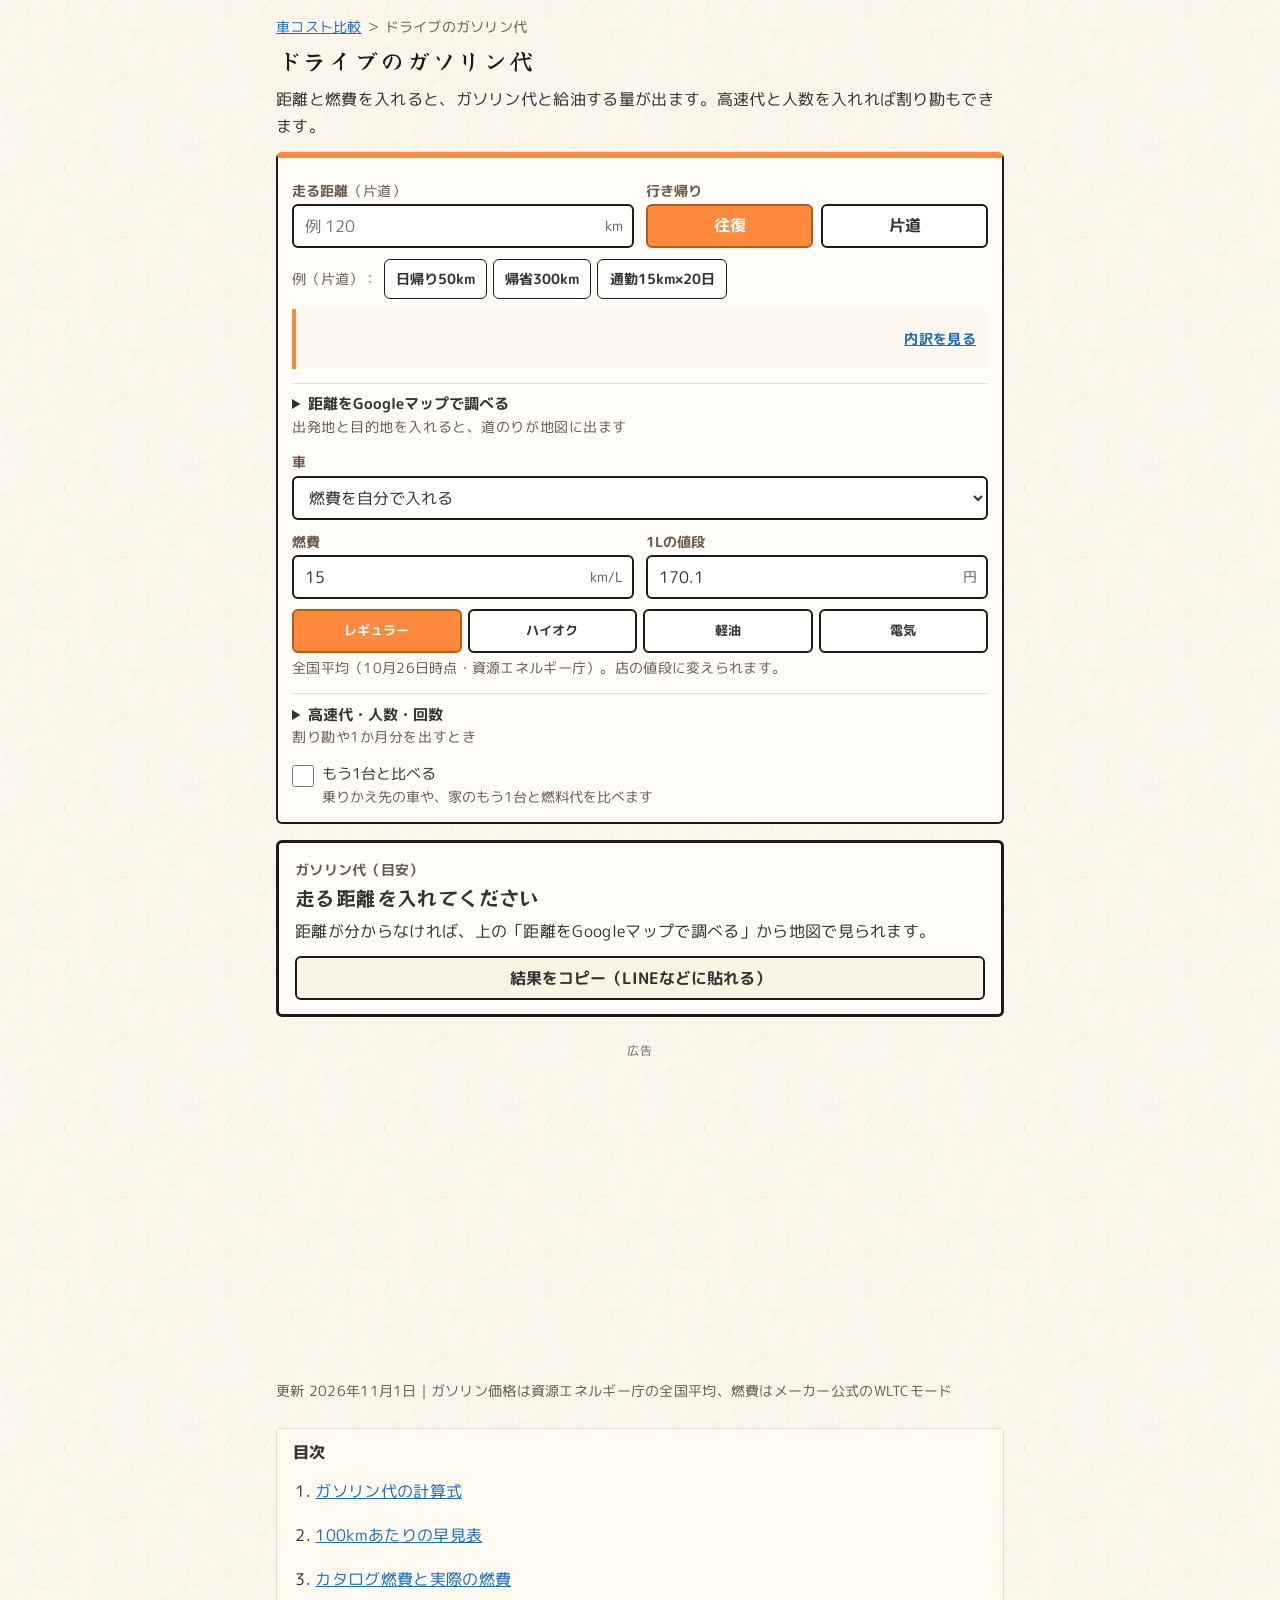
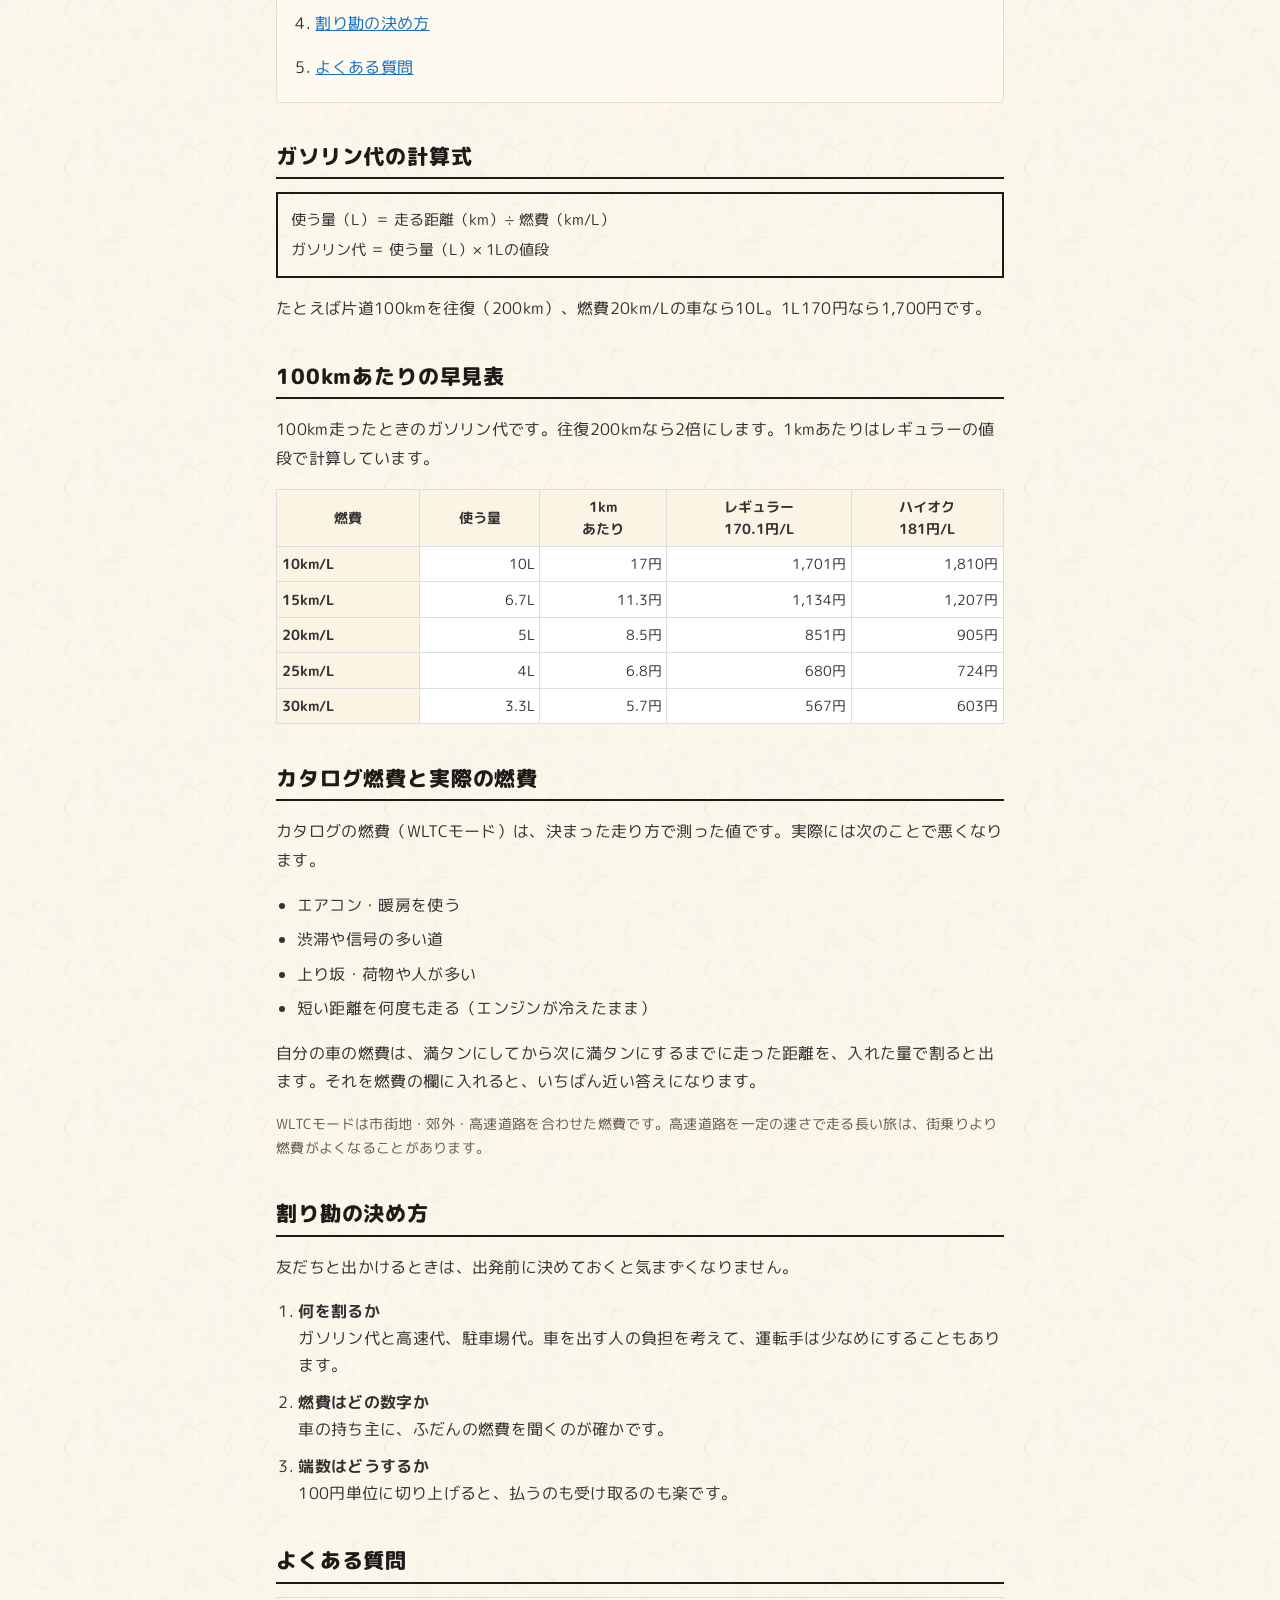
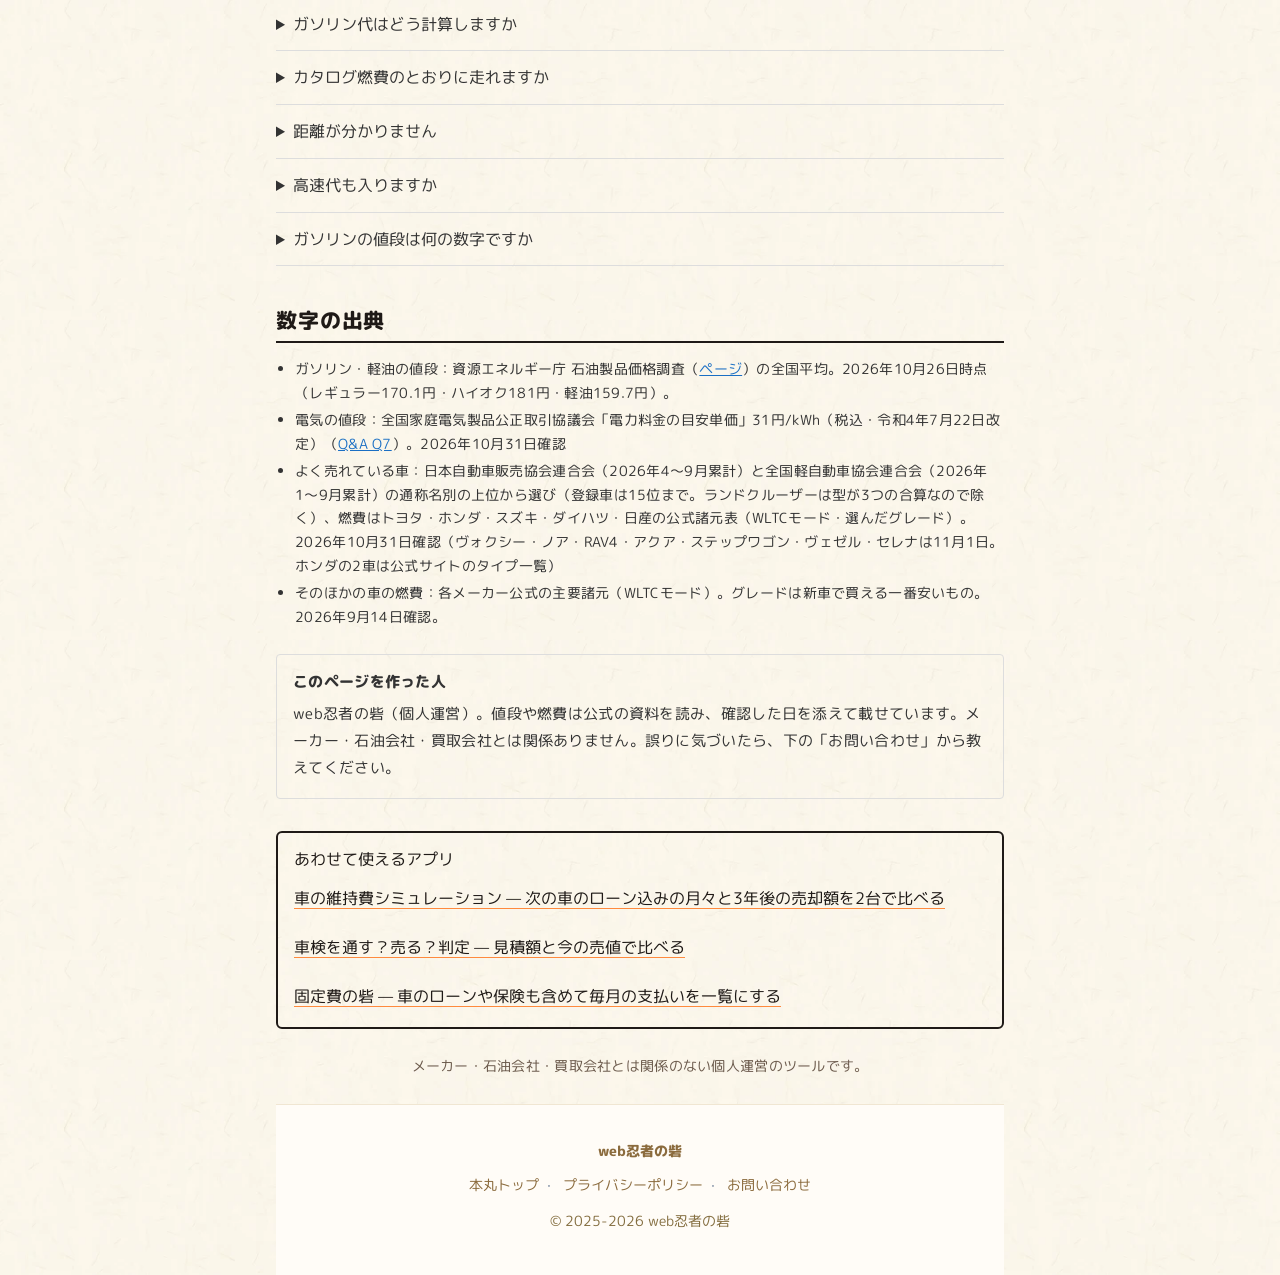
==== drive/index.html @ 2cd84a5c "主ボタンを平らなオレンジ＋墨の枠に統一（kit a52d595） Co-Authored-By: Claude Opus 5.5 <noreply@anthropic.com>" ====
<!DOCTYPE html>
<html lang="ja">
<head>
<meta charset="UTF-8">
<meta name="viewport" content="width=device-width, initial-scale=1">
<title>ドライブのガソリン代計算｜距離と燃費で往復いくら？高速代・割り勘・2台比べも</title>
<meta name="description" content="走る距離と車の燃費を入れるだけで、ドライブや帰省のガソリン代と給油量が分かる無料ツール。往復・高速代・人数での割り勘、2台の燃料代比べにも対応。距離はGoogleマップで調べて入れられます。ガソリン価格は資源エネルギー庁の全国平均を初期値にしています。">
<link rel="canonical" href="https://car.kkpwebninja.com/drive/">
<meta name="robots" content="index,follow,max-image-preview:large">
<meta name="theme-color" content="#ff8a3d">
<link rel="icon" type="image/png" sizes="32x32" href="/favicon.png">
<link rel="icon" type="image/png" sizes="192x192" href="/favicon-192.png">
<link rel="apple-touch-icon" sizes="180x180" href="/apple-touch-icon.png">
<meta property="og:type" content="website">
<meta property="og:title" content="ドライブのガソリン代計算｜距離と燃費で往復いくら？">
<meta property="og:description" content="距離と燃費を入れるだけ。往復・高速代・割り勘・2台比べに対応。">
<meta property="og:url" content="https://car.kkpwebninja.com/drive/">
<meta property="og:site_name" content="本命vs夢枠 車コスト比較">
<meta property="og:locale" content="ja_JP">
<meta property="og:image" content="https://car.kkpwebninja.com/ogp.jpg?d=20261023b">
<meta name="twitter:card" content="summary_large_image">
<script async src="https://www.googletagmanager.com/gtag/js?id=G-2LM85GJN0L"></script>
<script>
  window.dataLayer = window.dataLayer || [];
  function gtag(){dataLayer.push(arguments);}
  gtag('js', new Date());
  gtag('config', 'G-2LM85GJN0L');
</script>
<script async data-overlays="bottom" src="https://pagead2.googlesyndication.com/pagead/js/adsbygoogle.js?client=ca-pub-1298304917726270" crossorigin="anonymous"></script>
<link rel="preconnect" href="https://fonts.googleapis.com">
<link rel="preconnect" href="https://fonts.gstatic.com" crossorigin>
<link href="https://fonts.googleapis.com/css2?family=M+PLUS+Rounded+1c:wght@400;700;800&display=swap" rel="stylesheet">
<!-- 筆と太字はこのページで使う字だけ（python3 ~/test/kkp-kit/fonttext.py drive/index.html --extra "（JS 内の文字）"） -->
<link href="https://fonts.googleapis.com/css2?family=Yuji+Syuku&family=RocknRoll+One&display=swap&text=%2C-%2F0123456789ACEGLMNOTWXbegklmow%C2%A9%C2%B7%C3%97%C3%B7%E2%80%94%E2%80%BB%E3%80%81%E3%80%82%E3%80%85%E3%80%8C%E3%80%8D%E3%81%82%E3%81%84%E3%81%86%E3%81%88%E3%81%8A%E3%81%8B%E3%81%8C%E3%81%8D%E3%81%8F%E3%81%91%E3%81%92%E3%81%93%E3%81%95%E3%81%97%E3%81%99%E3%81%9A%E3%81%9B%E3%81%9D%E3%81%9F%E3%81%A0%E3%81%A1%E3%81%A3%E3%81%A4%E3%81%A5%E3%81%A6%E3%81%A7%E3%81%A8%E3%81%A9%E3%81%AA%E3%81%AB%E3%81%AE%E3%81%AF%E3%81%B0%E3%81%B5%E3%81%B7%E3%81%B9%E3%81%BE%E3%81%BF%E3%82%81%E3%82%82%E3%82%84%E3%82%88%E3%82%89%E3%82%8A%E3%82%8B%E3%82%8C%E3%82%8F%E3%82%92%E3%82%93%E3%82%A2%E3%82%A4%E3%82%A8%E3%82%AA%E3%82%AB%E3%82%AC%E3%82%AE%E3%82%AF%E3%82%B0%E3%82%B3%E3%82%B5%E3%82%B7%E3%82%B8%E3%82%B9%E3%82%BD%E3%82%BF%E3%83%83%E3%83%84%E3%83%88%E3%83%89%E3%83%8D%E3%83%8F%E3%83%90%E3%83%96%E3%83%97%E3%83%9A%E3%83%9D%E3%83%9E%E3%83%9F%E3%83%A1%E3%83%A2%E3%83%A5%E3%83%A7%E3%83%A9%E3%83%AA%E3%83%AB%E3%83%AC%E3%83%AD%E3%83%B3%E3%83%BB%E3%83%BC%E4%B8%80%E4%B8%8A%E4%B8%8B%E4%B8%B8%E4%B8%BB%E4%B9%97%E4%BA%BA%E4%BB%8A%E4%BB%A3%E4%BC%9A%E4%BD%8D%E4%BD%95%E4%BD%9C%E4%BD%BF%E4%BE%8B%E4%BE%A1%E4%BF%82%E4%BF%9D%E4%BF%A1%E5%80%8B%E5%80%8D%E5%80%A4%E5%85%83%E5%85%88%E5%85%A5%E5%85%A8%E5%85%AC%E5%85%B8%E5%86%85%E5%86%86%E5%86%B7%E5%87%BA%E5%88%86%E5%88%87%E5%88%A4%E5%88%A5%E5%89%8D%E5%89%B2%E5%8B%95%E5%8B%98%E5%8B%A4%E5%8D%98%E5%8D%B4%E5%8F%8B%E5%8F%96%E5%8F%97%E5%8F%AF%E5%8F%B0%E5%8F%B7%E5%90%84%E5%90%88%E5%90%8D%E5%90%AB%E5%91%8A%E5%93%81%E5%95%8F%E5%96%B6%E5%9B%9E%E5%9B%B3%E5%9B%BA%E5%9B%BD%E5%9C%B0%E5%9D%82%E5%9D%87%E5%9F%9F%E5%A0%B4%E5%A3%B2%E5%A4%89%E5%A4%96%E5%A4%9A%E5%A4%A7%E5%AD%97%E5%AE%89%E5%AE%9A%E5%AE%9F%E5%AE%B6%E5%AE%B9%E5%B0%91%E5%B7%AE%E5%B8%82%E5%B8%B0%E5%B9%B3%E5%B9%B4%E5%BA%81%E5%BA%83%E5%BA%97%E5%BA%A6%E5%BC%8F%E5%BE%80%E5%BE%8C%E5%BE%A9%E5%BF%8D%E6%80%A7%E6%82%AA%E6%85%8B%E6%88%BF%E6%89%80%E6%89%8B%E6%89%95%E6%8A%BC%E6%8B%85%E6%8C%81%E6%94%AF%E6%95%99%E6%95%B0%E6%96%99%E6%96%B0%E6%96%B9%E6%97%85%E6%97%A5%E6%97%A9%E6%99%82%E6%9A%96%E6%9B%B4%E6%9C%80%E6%9C%88%E6%9C%AC%E6%9C%AD%E6%9F%BB%E6%A0%BC%E6%A4%9C%E6%A5%BD%E6%A6%82%E6%AC%84%E6%AC%A1%E6%AE%8B%E6%AE%B5%E6%AF%8E%E6%AF%94%E6%B0%97%E6%B1%BA%E6%B2%B9%E6%B7%BB%E6%B8%8B%E6%B8%9B%E6%B8%AC%E6%BA%80%E6%BA%90%E6%BB%9E%E7%87%83%E7%89%87%E7%89%A9%E7%8A%B6%E7%94%B3%E7%95%AA%E7%95%B0%E7%99%BA%E7%9A%84%E7%9B%AE%E7%9C%81%E7%9F%AD%E7%9F%B3%E7%A0%A6%E7%A2%BA%E7%A4%BA%E7%A4%BE%E7%A8%8E%E7%A9%8D%E7%AB%AF%E7%AD%94%E7%AE%97%E7%B4%84%E7%B5%A6%E7%B6%AD%E7%B9%B0%E8%80%83%E8%80%85%E8%81%9E%E8%83%BD%E8%87%AA%E8%8D%B7%E8%A1%8C%E8%A1%97%E8%A1%A8%E8%A3%BD%E8%A6%81%E8%A6%8B%E8%A6%A7%E8%A8%88%E8%A8%98%E8%A9%A6%E8%A9%B1%E8%AA%8D%E8%AA%A4%E8%AA%AD%E8%AA%BF%E8%AB%B8%E8%B2%A0%E8%B2%B7%E8%B2%BB%E8%B3%87%E8%B3%AA%E8%B5%B0%E8%B6%B3%E8%B7%9D%E8%B7%AF%E8%BB%8A%E8%BB%A2%E8%BB%BD%E8%BC%83%E8%BC%89%E8%BE%BC%E8%BF%91%E8%BF%94%E9%80%9A%E9%80%9F%E9%80%B1%E9%81%8B%E9%81%93%E9%81%95%E9%83%8A%E9%87%8F%E9%95%B7%E9%96%8B%E9%96%93%E9%96%A2%E9%99%BA%E9%9A%9B%E9%9B%A2%E9%9B%BB%E9%A0%AD%E9%A1%8D%E9%A7%90%E9%AB%98%EF%BC%88%EF%BC%89%EF%BC%9A%EF%BC%9D%EF%BC%9E%EF%BC%9F%EF%BD%9C" rel="stylesheet">
<!-- 共通部品 D4（kkp-kit を kit/ にコピーしたもの。中は手で直さず kkp-kit 側で直して sync.sh） -->
<link rel="stylesheet" href="/kit/kit.css?v=a52d595">
<script src="/kit/kit.js?v=a52d595" defer></script>
<script type="application/ld+json">
{
  "@context":"https://schema.org",
  "@graph":[
    {
      "@type":"WebApplication",
      "@id":"https://car.kkpwebninja.com/drive/#app",
      "name":"ドライブのガソリン代計算",
      "url":"https://car.kkpwebninja.com/drive/",
      "applicationCategory":"UtilitiesApplication",
      "operatingSystem":"Web",
      "inLanguage":"ja",
      "datePublished":"2026-10-31",
      "dateModified":"2026-11-01",
      "description":"走る距離と車の燃費から、ドライブや帰省のガソリン代と給油量を出す無料ツール。往復・高速代・割り勘・2台比べに対応。",
      "offers":{"@type":"Offer","price":"0","priceCurrency":"JPY"},
      "author":{"@type":"Organization","name":"web忍者の砦"},
      "publisher":{"@type":"Organization","name":"web忍者の砦","url":"https://kkpwebninja.com/"},
      "isAccessibleForFree":true
    },
    {
      "@type":"BreadcrumbList",
      "itemListElement":[
        {"@type":"ListItem","position":1,"name":"本命vs夢枠 車コスト比較","item":"https://car.kkpwebninja.com/"},
        {"@type":"ListItem","position":2,"name":"ドライブのガソリン代計算"}
      ]
    },
    {
      "@type":"FAQPage",
      "mainEntity":[
        {"@type":"Question","name":"ガソリン代はどう計算しますか","acceptedAnswer":{"@type":"Answer","text":"走る距離（km）÷燃費（km/L）で使う量（L）を出し、1Lの値段をかけます。100kmを燃費20km/Lの車で走ると5L、1L170円なら850円です。"}},
        {"@type":"Question","name":"カタログ燃費のとおりに走れますか","acceptedAnswer":{"@type":"Answer","text":"エアコン・渋滞・坂道・短い距離の繰り返しで、カタログより悪くなることが多いです。給油のときに走った距離と入れた量から自分の車の燃費を出して入れると近くなります。"}},
        {"@type":"Question","name":"距離が分かりません","acceptedAnswer":{"@type":"Answer","text":"出発地と目的地を入れて「Googleマップで距離を見る」を押すと、道のりが表示されます。そのkmを距離の欄に入れてください。"}},
        {"@type":"Question","name":"高速代も入りますか","acceptedAnswer":{"@type":"Answer","text":"高速代は自動では入りません。分かっている場合は「高速代」の欄に入れると、合計と割り勘に足します。"}},
        {"@type":"Question","name":"ガソリンの値段は何の数字ですか","acceptedAnswer":{"@type":"Answer","text":"資源エネルギー庁が毎週公表している、給油所の店頭価格の全国平均です。地域や店で違うので、いつも入れる店の値段に変えてください。"}}
      ]
    }
  ]
}
</script>
<style>
:root{
  --orange:#ff8a3d; --orange-deep:#b35d20; --cream:#fff8ee; --ink:#333; --ink-soft:#6b5a4c; --line:#ddd; --line-soft:#eee;
  --ok:#2f6f3e;
}
*{box-sizing:border-box}
html{-webkit-text-size-adjust:100%}
body{margin:0;background:#fff;color:var(--ink);font-size:16px;
  font-family:"M PLUS Rounded 1c","Hiragino Maru Gothic ProN","Hiragino Sans","Meiryo",sans-serif;line-height:1.8}
.wrap{max-width:760px;margin:0 auto;padding:14px 16px 0}
.crumb{font-size:.875rem;margin:0;color:var(--ink-soft)}
h1{font-size:1.5rem;line-height:1.35;margin:.3rem 0 .5rem;font-weight:800}
.lead{margin:.6rem 0 .2rem;font-size:1rem;line-height:1.7}
.updated{margin:0 0 .6rem;font-size:.875rem;color:var(--ink-soft);line-height:1.6}
h2{font-size:1.3125rem;line-height:1.45;margin:2.4rem 0 .8rem;font-weight:800}
a{color:#1a6fc4}

/* ===== 入力 ===== */
.form{border:var(--k-bw-s,2px) solid var(--k-sumi,#333);border-top:6px solid var(--orange);border-radius:var(--k-r,10px);background:var(--k-surface,#fff);padding:10px 14px 14px;margin-top:12px}
.grid{display:grid;grid-template-columns:1fr 1fr;gap:0 12px}
@media(max-width:420px){.grid.g1{grid-template-columns:1fr}}
label.field{display:block;font-size:.875rem;font-weight:700;color:var(--ink-soft);margin:.7rem 0 .2rem;line-height:1.5}
label.field small{font-weight:400}
select,input[type=number],input[type=text]{width:100%;font:inherit;font-size:1rem;color:var(--ink);background:#fff;
  border:var(--k-bw-s,2px) solid var(--k-sumi,#d8cdbd);border-radius:var(--k-r,8px);padding:.5rem .7rem;min-height:44px;line-height:1.5}
select:focus,input:focus{outline:none;border-color:var(--k-shu,var(--orange))}
.unit{position:relative}
.unit span{position:absolute;right:.7rem;top:50%;transform:translateY(-50%);font-size:.875rem;color:var(--ink-soft);pointer-events:none}
.unit input{padding-right:3.6rem}
.seg{display:flex;gap:8px;margin:0}
.seg button{flex:1;min-height:44px;font:inherit;font-size:1rem;font-weight:700;border:var(--k-bw-s,2px) solid var(--k-sumi,#333);border-radius:var(--k-r,8px);background:#fff;color:var(--ink);cursor:pointer;padding:0 .3rem}
.seg button[aria-pressed="true"]{background:var(--orange);color:#fff;border-color:var(--orange-deep)}
.chk{display:flex;align-items:flex-start;gap:.5rem;font-size:.9375rem;margin:.8rem 0 0;line-height:1.5;min-height:44px;cursor:pointer}
.chk input{width:22px;height:22px;margin:.1rem 0 0;flex:none;accent-color:var(--orange)}
.hint{font-size:.875rem;color:var(--ink-soft);margin:.25rem 0 0;line-height:1.6}
.ex{font-size:.875rem;color:var(--ink-soft);margin:.7rem 0 0;display:flex;flex-wrap:wrap;gap:6px;align-items:center}
.ex button{min-height:40px;font:inherit;font-size:.875rem;font-weight:700;color:var(--ink);background:#fff;border:1px solid var(--k-sumi,#333);border-radius:var(--k-r,6px);padding:0 .7rem;cursor:pointer}
.more{margin:.9rem 0 0;border-top:1px solid var(--line)}
.more>summary{cursor:pointer;padding:.6rem 0 .2rem;font-weight:700;font-size:.9375rem;line-height:1.5;min-height:44px}
.more>summary small{display:block;font-weight:400;font-size:.875rem;color:var(--ink-soft)}
.mapbtn{display:block;width:100%;margin:.7rem 0 0;min-height:44px;font:inherit;font-size:1rem;font-weight:700;color:var(--ink);background:var(--k-kinari,var(--cream));border:var(--k-bw-s,2px) solid var(--k-sumi,#333);border-radius:var(--k-r,8px);cursor:pointer}
#fuel,#fuel2{gap:6px}
#fuel button,#fuel2 button{font-size:.8125rem;white-space:nowrap;padding:0 .1rem}
.car2{margin:.4rem 0 0;padding:.2rem 0 0;border-top:1px dashed var(--line)}
.car2[hidden]{display:none}

/* ===== 結果 ===== */
.verdict{margin:16px 0 0;border:var(--k-bw,3px) solid var(--k-sumi,#333);border-radius:var(--k-r,10px);background:var(--k-surface,#fff);padding:14px 16px;scroll-margin-top:12px}
.v-label{font-size:.875rem;color:var(--ink-soft);font-weight:700;margin:0}
.v-head{font-family:var(--k-bold,inherit);font-size:1.75rem;line-height:1.4;margin:.1rem 0 .3rem;font-weight:400;font-variant-numeric:tabular-nums}
.v-head.wait{font-size:1.25rem}
.v-why{margin:0 0 .3rem;font-size:1rem;line-height:1.75}
.tbl{width:100%;border-collapse:collapse;font-size:.9375rem;line-height:1.5;margin:.8rem 0 0}
.tbl th,.tbl td{padding:.5rem .4rem;border-bottom:1px solid var(--line-soft)}
.tbl th{text-align:left;font-weight:700;color:var(--ink-soft);font-size:.875rem;width:44%}
.tbl td{text-align:right;font-variant-numeric:tabular-nums}
.tbl td small{display:block;font-size:.8125rem;color:var(--ink-soft);white-space:normal;line-height:1.4}
.tbl tr.total th{color:var(--ink)}
.tbl tr.total td{font-family:var(--k-bold,inherit);font-size:1.15rem;background:var(--k-kinari,var(--cream))}
.tbl thead th{text-align:right;color:var(--ink)}
.tbl thead th:first-child{text-align:left}
.cmp th{width:34%}
.cmp td{white-space:nowrap}
.cmp tr.total td{font-size:1rem}
.diff{margin:.7rem 0 0;font-size:1rem;line-height:1.7}
.err{background:#ffe9e9;color:#9b1c1c;border-radius:8px;padding:.8rem 1rem;font-size:.9375rem;margin:12px 0 0}
.next{margin:1.2rem 0 0;padding:.9rem 0;border-top:1px solid var(--line);font-size:.9375rem;line-height:1.8}
.next p{margin:0 0 .5rem}
.next a{font-weight:700}
/* ===== 売る場合の案内（MOTA） ===== */
.sell{margin:0;padding:.9rem 0;border-top:1px solid var(--line);border-bottom:1px solid var(--line);font-size:.9375rem;line-height:1.8}
.sell p{margin:0 0 .5rem}
.sell-h{font-weight:800}
.pr-tag{margin:0 0 .2rem;font-size:.75rem;color:var(--ink-soft,#6b5a4c)}
.sell-link a{font-weight:700}
/* ===== 本文 ===== */
.box{font-size:1rem}
.box ul{margin:.2rem 0;padding-left:1.3rem}
.box li{margin:.35rem 0}
.scroll{overflow-x:auto}
.rt{width:100%;border-collapse:collapse;font-size:.875rem;line-height:1.55;background:#fff}
.rt th,.rt td{border:1px solid var(--line);padding:.4rem .3rem;text-align:right;font-variant-numeric:tabular-nums;white-space:nowrap}
.rt th{background:var(--k-kinari,var(--cream));text-align:left}
.rt thead th{text-align:center}
.formula{margin:.6rem 0;padding:.5rem .8rem;border:var(--k-bw-s,1px) solid var(--k-sumi,#ddd);font-size:.9375rem;line-height:1.7}
.formula div{padding-left:1em;text-indent:-1em;margin:.3rem 0}
.faq details{border-bottom:1px solid var(--line);padding:.3rem 0;margin:0}
.faq details:first-child{border-top:1px solid var(--line)}
.faq summary{font-size:1rem;color:var(--ink);padding:.45rem 0;cursor:pointer}
.faq p{margin:.2rem 0 .7rem;font-size:1rem}
.note{font-size:.875rem;color:var(--ink-soft);line-height:1.7}
.src{font-size:.875rem;line-height:1.7;padding-left:1.2rem}
.src li{margin:.2rem 0}
.toc{margin:1.6rem 0 0;padding:.6rem 1rem .4rem;border:1px solid #e8dcc8;background:#fffaf0;border-radius:4px}
.toc-h{margin:0;font-weight:800}
.toc ol{margin:.2rem 0 .3rem;padding-left:1.4rem;line-height:2}
.mini{display:flex;align-items:center;justify-content:space-between;gap:.5rem;margin:.6rem 0 0;padding:.5rem .75rem;border-left:4px solid var(--orange);background:#fff8ef;font-weight:700}
.mini a{display:inline-flex;align-items:center;min-height:44px;font-size:.875rem;white-space:nowrap}
.toc li a{display:inline-block;min-height:44px;padding:.55rem 0 0;line-height:1.5}
.chk4{padding-left:1.4rem;margin:.4rem 0}
.chk4 li{margin:.6rem 0;line-height:1.7}
.author{margin:1.6rem 0 0;padding:.8rem 1rem;border:1px solid var(--line);border-radius:4px;font-size:.9375rem}
.author p{margin:0 0 .3rem}
.author-h{font-weight:800}
/* ===== 広告（標準サイズ・ラベルつき・高さ予約） ===== */
.kkp-ad{text-align:center;margin:1.4rem auto 0;max-width:680px;min-height:288px;padding-top:6px}
.kkp-ad-label{font-size:12px;color:#666;letter-spacing:.08em;margin:0 0 6px;line-height:1}
.kkp-ad ins.adsbygoogle{display:block;width:300px;height:250px;margin:0 auto}
@media(min-width:768px){.kkp-ad{min-height:318px}.kkp-ad ins.adsbygoogle{width:336px;height:280px}}
/* ===== 共通部品 D4 にそろえる（トップと同じ: 地は和紙・見出しは墨の下線） ===== */
body.k-page{background:var(--k-surface) url(/kit/img/d4-washi.webp) 0 0/320px auto;color:var(--ink);line-height:1.8}
h1{font-family:var(--k-brush);font-weight:400;letter-spacing:.08em;color:var(--k-sumi);font-feature-settings:"palt" 1}
h2{font-family:var(--k-head);letter-spacing:.04em;color:var(--k-sumi);border-bottom:var(--k-bw-s) solid var(--k-sumi);padding:0 0 6px}
.kkp-rel{box-sizing:border-box;background:var(--k-kinari) url(/kit/img/d4-washi.webp) 0 0/320px auto!important;border:var(--k-bw-s) solid var(--k-sumi)!important;border-radius:var(--k-r)!important;padding:12px 16px 6px!important;color:var(--k-sumi)}
.kkp-rel>a{display:block;min-height:44px;padding:10px 0!important;color:var(--k-sumi)!important;text-decoration:underline!important;text-decoration-color:var(--k-orange)!important;text-underline-offset:4px}
</style>
</head>
<body class="k-page">
<div class="wrap">
<p class="crumb"><a href="/">車コスト比較</a> ＞ ドライブのガソリン代</p>
<h1>ドライブのガソリン代</h1>
<p class="lead">距離と燃費を入れると、ガソリン代と給油する量が出ます。高速代と人数を入れれば割り勘もできます。</p>

<div class="form" id="form">
  <div class="grid g1">
    <div>
      <label class="field" for="km">走る距離<small>（片道）</small></label>
      <div class="unit"><input type="number" id="km" min="0" step="1" inputmode="decimal" placeholder="例 120"><span>km</span></div>
    </div>
    <div>
      <label class="field">行き帰り</label>
      <div class="seg" id="trip" role="group" aria-label="行き帰り">
        <button type="button" data-v="2" aria-pressed="true">往復</button>
        <button type="button" data-v="1" aria-pressed="false">片道</button>
      </div>
    </div>
  </div>
  <p class="ex">例（片道）：
    <button type="button" data-km="50" data-trip="2">日帰り50km</button>
    <button type="button" data-km="300" data-trip="2">帰省300km</button>
    <button type="button" data-km="15" data-trip="2" data-times="20">通勤15km×20日</button>
  </p>
  <p class="mini" id="mini" hidden><span id="miniV"></span><a href="#result">内訳を見る</a></p>
  <details class="more" id="mapBox">
    <summary>距離をGoogleマップで調べる<small>出発地と目的地を入れると、道のりが地図に出ます</small></summary>
    <div class="grid g1">
      <div>
        <label class="field" for="from">出発地</label>
        <input type="text" id="from" placeholder="例 広島駅" autocomplete="off">
      </div>
      <div>
        <label class="field" for="to">目的地</label>
        <input type="text" id="to" placeholder="例 出雲大社" autocomplete="off">
      </div>
    </div>
    <button type="button" class="mapbtn" id="mapBtn">Googleマップで距離を見る</button>
    <p class="hint">別のタブで開きます。地図に出たkmを、上の「走る距離」に入れてください。入れた地名はこのページには残りません。</p>
  </details>

  <label class="field" for="car">車</label>
  <select id="car"><option value="">燃費を自分で入れる</option></select>
  <div class="grid">
    <div>
      <label class="field" for="kmpl" id="kmplL">燃費</label>
      <div class="unit"><input type="number" id="kmpl" min="1" step="0.1" inputmode="decimal" value="15"><span>km/L</span></div>
    </div>
    <div>
      <label class="field" for="price" id="priceL">1Lの値段</label>
      <div class="unit"><input type="number" id="price" min="1" step="0.1" inputmode="decimal"><span>円</span></div>
    </div>
  </div>
  <div class="seg" id="fuel" role="group" aria-label="油の種類" style="margin-top:.6rem">
    <button type="button" data-v="gasoline_regular" aria-pressed="true">レギュラー</button>
    <button type="button" data-v="gasoline_premium" aria-pressed="false">ハイオク</button>
    <button type="button" data-v="diesel" aria-pressed="false">軽油</button>
    <button type="button" data-v="electric" aria-pressed="false">電気</button>
  </div>
  <p class="hint" id="priceNote"></p>

  <details class="more" id="extra">
    <summary>高速代・人数・回数<small>割り勘や1か月分を出すとき</small></summary>
    <div class="grid">
      <div>
        <label class="field" for="toll">高速代<small>（往復なら往復分）</small></label>
        <div class="unit"><input type="number" id="toll" min="0" step="10" inputmode="numeric" placeholder="0"><span>円</span></div>
      </div>
      <div>
        <label class="field" for="people">乗る人数</label>
        <div class="unit"><input type="number" id="people" min="1" step="1" inputmode="numeric" value="1"><span>人</span></div>
      </div>
    </div>
    <label class="chk"><input type="checkbox" id="noDriver"><span>運転する人は払わない<span class="hint" style="display:block;margin:0">車を出す人の負担を考えて、ほかの人だけで割ります</span></span></label>
    <label class="field" for="times">回数<small>（通勤なら月の日数）</small></label>
    <div class="unit" style="max-width:50%"><input type="number" id="times" min="1" step="1" inputmode="numeric" value="1"><span>回</span></div>
  </details>

  <label class="chk"><input type="checkbox" id="cmp"><span>もう1台と比べる<span class="hint" style="display:block;margin:0">乗りかえ先の車や、家のもう1台と燃料代を比べます</span></span></label>
  <div class="car2" id="car2Box" hidden>
    <label class="field" for="car2">比べる車</label>
    <select id="car2"><option value="">燃費を自分で入れる</option></select>
    <div class="grid">
      <div>
        <label class="field" for="kmpl2" id="kmpl2L">燃費</label>
        <div class="unit"><input type="number" id="kmpl2" min="1" step="0.1" inputmode="decimal" value="25"><span>km/L</span></div>
      </div>
      <div>
        <label class="field" for="price2" id="price2L">1Lの値段</label>
        <div class="unit"><input type="number" id="price2" min="1" step="0.1" inputmode="decimal"><span>円</span></div>
      </div>
    </div>
    <div class="seg" id="fuel2" role="group" aria-label="比べる車の油の種類" style="margin-top:.6rem">
      <button type="button" data-v="gasoline_regular" aria-pressed="true">レギュラー</button>
      <button type="button" data-v="gasoline_premium" aria-pressed="false">ハイオク</button>
      <button type="button" data-v="diesel" aria-pressed="false">軽油</button>
    <button type="button" data-v="electric" aria-pressed="false">電気</button>
    </div>
  </div>
</div>

<div id="err" class="err" hidden></div>
<section class="verdict" id="result" aria-live="polite">
  <p class="v-label" id="vLabel">ガソリン代（目安）</p>
  <p class="v-head wait" id="vHead">走る距離を入れてください</p>
  <p class="v-why" id="vWhy">距離が分からなければ、上の「距離をGoogleマップで調べる」から地図で見られます。</p>
  <table class="tbl" id="tbl" hidden>
    <tbody id="tBody"></tbody>
  </table>
  <p class="diff" id="diff" hidden></p>
  <p class="note" id="tNote" hidden style="margin:.5rem 0 0">燃費は入れた数字のとおりに走った場合です。エアコン・渋滞・坂道で悪くなることが多いので、少し多めに見てください。</p>
  <button type="button" class="mapbtn" id="copyBtn" hidden>結果をコピー（LINEなどに貼れる）</button>
</section>

<div class="next" id="next" hidden>
  <p id="nextText">燃料代を下げたいなら、燃費のよい車との差を「もう1台と比べる」で見られます。</p>
  <p><a href="/shaken/">車検を通す？売る？判定</a> — 今の車の車検が近いなら、見積額と売値で判定します。</p>
  <p><a href="/">車の維持費シミュレーション</a> — 乗りかえ先の月々（ローン・税・保険・ガソリン）を2台で比べます。</p>
</div>
<!-- 今の車の売却（2026-09-25・MOTA公式 https://autoc-one.jp/ullo/ で確認。表現はMOTAのクリエイティブチェックリストVer.5.0に合わせる: R13注釈・R17「入札」）。
     トップ（/）・/shaken/ と同じ文面。A8提携前は公式への通常リンク。提携後は <a>…</a><img> に差し替えて PR 表記を付ける。
     2台を比べて、乗りかえ先のほうが燃料代が安いときだけ出す（乗りかえを考えている場面だけ） -->
<div class="sell" id="sell" hidden>
  <p class="pr-tag">PR・この欄は広告を含みます</p>
  <p class="sell-h">乗りかえるなら、今の車の売値から</p>
  <p>売値は買取店によって差が出ます。何社かの査定を見てから決めると確かです。</p>
  <p>たとえばMOTA車買取は、最大20社の買取店がWeb上で入札し、やり取りするのは高額査定の上位最大3社です。概算の査定額は最短3時間後に分かります。</p>
  <p class="sell-link"><a id="sellLink" href="https://autoc-one.jp/ullo/" target="_blank" rel="noopener">MOTA車買取の公式サイト</a></p>
  <p class="note" style="margin:.2rem 0 0">※最多で上位3社からの電話またはメールはあります。※申込内容と実車の状態が異なる場合は減額の可能性があります。（MOTA公式サイトの記載・2026年9月25日確認）</p>
  <!-- 中古車買取カーネクスト（A8 s00000014380003・素材ID 016）。文面は飛び先 carnext.jp/lp/af21/ の記載（2026-11-01確認）。
       タイトル・説明に「怪しい・悪質・しつこい・やばい・廃車・古い車」等は使わない（A8の備考） -->
  <div id="sellCn">
    <p class="sell-h" style="margin-top:.8rem">やり取りを1社で済ませたいなら</p>
    <p>カーネクストは、電話1本で無料査定から契約まで進められます。来店は要らず、引取りと売却の手続きも無料です（一部の離島を除く）。</p>
    <p class="sell-link"><a id="cnLink" href="https://px.a8.net/svt/ejp?a8mat=4BGAUW+7B5QSI+32YG+HYFLU" target="_blank" rel="nofollow noopener">カーネクスト</a><img border="0" width="1" height="1" src="https://www15.a8.net/0.gif?a8mat=4BGAUW+7B5QSI+32YG+HYFLU" alt="">の公式サイト</p>
    <p class="note" style="margin:.2rem 0 0">※申し込みには電話番号が要ります。（カーネクスト公式サイトの記載・2026年11月1日確認）</p>
  </div>
</div>

<div class="kkp-ad">
  <div class="kkp-ad-label">広告</div>
  <ins class="adsbygoogle" style="display:block"
       data-ad-client="ca-pub-1298304917726270"
       data-ad-slot="2937937957"
       data-ad-format="rectangle"
       data-full-width-responsive="false"></ins>
</div>

<p class="updated" style="margin-top:1.4rem">更新 2026年11月1日｜ガソリン価格は資源エネルギー庁の全国平均、燃費はメーカー公式のWLTCモード</p>

<nav class="toc" aria-label="目次">
  <p class="toc-h">目次</p>
  <ol>
    <li><a href="#shiki">ガソリン代の計算式</a></li>
    <li><a href="#hayami">100kmあたりの早見表</a></li>
    <li><a href="#jitsu">カタログ燃費と実際の燃費</a></li>
    <li><a href="#warikan">割り勘の決め方</a></li>
    <li><a href="#faq">よくある質問</a></li>
  </ol>
</nav>

<h2 id="shiki">ガソリン代の計算式</h2>
<div class="box">
  <div class="formula">
    <div>使う量（L）＝ 走る距離（km）÷ 燃費（km/L）</div>
    <div>ガソリン代 ＝ 使う量（L）× 1Lの値段</div>
  </div>
  <p>たとえば片道100kmを往復（200km）、燃費20km/Lの車なら10L。1L170円なら1,700円です。</p>
</div>

<h2 id="hayami">100kmあたりの早見表</h2>
<div class="box">
  <p>100km走ったときのガソリン代です。往復200kmなら2倍にします。1kmあたりはレギュラーの値段で計算しています。</p>
  <div class="scroll">
  <table class="rt">
    <thead><tr><th>燃費</th><th>使う量</th><th>1km<br>あたり</th><th>レギュラー<br><span id="hRegP"></span></th><th>ハイオク<br><span id="hPreP"></span></th></tr></thead>
    <tbody id="hBody"></tbody>
  </table>
  </div>
</div>

<h2 id="jitsu">カタログ燃費と実際の燃費</h2>
<div class="box">
  <p>カタログの燃費（WLTCモード）は、決まった走り方で測った値です。実際には次のことで悪くなります。</p>
  <ul>
    <li>エアコン・暖房を使う</li>
    <li>渋滞や信号の多い道</li>
    <li>上り坂・荷物や人が多い</li>
    <li>短い距離を何度も走る（エンジンが冷えたまま）</li>
  </ul>
  <p>自分の車の燃費は、満タンにしてから次に満タンにするまでに走った距離を、入れた量で割ると出ます。それを燃費の欄に入れると、いちばん近い答えになります。</p>
  <p class="note">WLTCモードは市街地・郊外・高速道路を合わせた燃費です。高速道路を一定の速さで走る長い旅は、街乗りより燃費がよくなることがあります。</p>
</div>

<h2 id="warikan">割り勘の決め方</h2>
<div class="box">
  <p>友だちと出かけるときは、出発前に決めておくと気まずくなりません。</p>
  <ol class="chk4">
    <li><b>何を割るか</b><br>ガソリン代と高速代、駐車場代。車を出す人の負担を考えて、運転手は少なめにすることもあります。</li>
    <li><b>燃費はどの数字か</b><br>車の持ち主に、ふだんの燃費を聞くのが確かです。</li>
    <li><b>端数はどうするか</b><br>100円単位に切り上げると、払うのも受け取るのも楽です。</li>
  </ol>
</div>

<h2 id="faq">よくある質問</h2>
<div class="faq">
  <details><summary>ガソリン代はどう計算しますか</summary>
    <p>走る距離（km）÷燃費（km/L）で使う量（L）を出し、1Lの値段をかけます。100kmを燃費20km/Lの車で走ると5L、1L170円なら850円です。</p></details>
  <details><summary>カタログ燃費のとおりに走れますか</summary>
    <p>エアコン・渋滞・坂道・短い距離の繰り返しで、カタログより悪くなることが多いです。給油のときに走った距離と入れた量から自分の車の燃費を出して入れると近くなります。</p></details>
  <details><summary>距離が分かりません</summary>
    <p>出発地と目的地を入れて「Googleマップで距離を見る」を押すと、道のりが表示されます。そのkmを距離の欄に入れてください。</p></details>
  <details><summary>高速代も入りますか</summary>
    <p>高速代は自動では入りません。分かっている場合は「高速代」の欄に入れると、合計と割り勘に足します。高速代はNEXCOの<a href="https://www.driveplaza.com/" target="_blank" rel="noopener">ドラぷら</a>で調べられます。</p></details>
  <details><summary>ガソリンの値段は何の数字ですか</summary>
    <p>資源エネルギー庁が毎週公表している、給油所の店頭価格の全国平均です。地域や店で違うので、いつも入れる店の値段に変えてください。</p></details>
</div>

<h2>数字の出典</h2>
<ul class="src">
  <li>ガソリン・軽油の値段：資源エネルギー庁 石油製品価格調査（<a href="https://www.enecho.meti.go.jp/statistics/petroleum_and_lpgas/pl007/results.html" target="_blank" rel="noopener">ページ</a>）の全国平均。<span id="srcFuel"></span></li>
  <li>電気の値段：全国家庭電気製品公正取引協議会「電力料金の目安単価」31円/kWh（税込・令和4年7月22日改定）（<a href="https://www.eftc.or.jp/qa/" target="_blank" rel="noopener">Q&amp;A Q7</a>）。2026年10月31日確認</li>
  <li>よく売れている車：日本自動車販売協会連合会（2026年4〜9月累計）と全国軽自動車協会連合会（2026年1〜9月累計）の通称名別の上位から選び（登録車は15位まで。ランドクルーザーは型が3つの合算なので除く）、燃費はトヨタ・ホンダ・スズキ・ダイハツ・日産の公式諸元表（WLTCモード・選んだグレード）。2026年10月31日確認（ヴォクシー・ノア・RAV4・アクア・ステップワゴン・ヴェゼル・セレナは11月1日。ホンダの2車は公式サイトのタイプ一覧）</li>
  <li>そのほかの車の燃費：各メーカー公式の主要諸元（WLTCモード）。グレードは新車で買える一番安いもの。<span id="srcCar"></span></li>
</ul>

<div class="author">
  <p class="author-h">このページを作った人</p>
  <p>web忍者の砦（個人運営）。値段や燃費は公式の資料を読み、確認した日を添えて載せています。メーカー・石油会社・買取会社とは関係ありません。誤りに気づいたら、下の「お問い合わせ」から教えてください。</p>
</div>

<div class="kkp-rel" style="margin:2rem 0 0">
  <div>あわせて使えるアプリ</div>
  <a href="/">車の維持費シミュレーション — 次の車のローン込みの月々と3年後の売却額を2台で比べる</a>
  <a href="/shaken/">車検を通す？売る？判定 — 見積額と今の売値で比べる</a>
  <a href="https://kotei.kkpwebninja.com/">固定費の砦 — 車のローンや保険も含めて毎月の支払いを一覧にする</a>
</div>
<p class="note" style="text-align:center;margin:1.6rem 0 0">メーカー・石油会社・買取会社とは関係のない個人運営のツールです。</p>
<!-- WEBNINJA_UNIFIED_FOOTER -->
<footer style="text-align:center;padding:2rem 1rem 2.5rem;font-size:.875rem;color:#607490;line-height:2;border-top:1px solid #f0e6d2;margin-top:1.6rem;background:#fffcf7;">
  <div style="font-weight:800;color:#8b6b3d;font-size:.875rem;margin-bottom:0.4rem;">web忍者の砦</div>
  <div>
    <a href="https://kkpwebninja.com/" target="_blank" rel="noopener" style="color:#8b6b3d;text-decoration:none;margin:0 0.5rem;">本丸トップ</a>·
    <a href="https://privacypolicy.kkpwebninja.com/" target="_blank" rel="noopener" style="color:#8b6b3d;text-decoration:none;margin:0 0.5rem;">プライバシーポリシー</a>·
    <a href="https://kkpwebninja.com/otoiawase" target="_blank" rel="noopener" style="color:#8b6b3d;text-decoration:none;margin:0 0.5rem;">お問い合わせ</a>
  </div>
  <div style="margin-top:0.5rem;color:#846e40;">© 2025-2026 web忍者の砦</div>
</footer>
</div>
<script>
(function(){
  'use strict';
  var $ = function(id){ return document.getElementById(id); };
  // 読み込みに失敗しても計算はできるように、public_rates.json と同じ値を最初から持っておく
  var PRICE = { gasoline_regular:170.1, gasoline_premium:181.0, diesel:159.7, electric:31 };
  var PRICE_AT = '2026年10月26日';
  var FUEL_KEY = { 'レギュラー':'gasoline_regular', 'ハイオク':'gasoline_premium', '軽油':'diesel' };
  var FUEL_NAME = { gasoline_regular:'レギュラー', gasoline_premium:'ハイオク', diesel:'軽油', electric:'電気' };
  var CARS = [];
  var trip = 2, fuel = 'gasoline_regular', fuel2 = 'gasoline_regular';
  var priceTouched = false, price2Touched = false;

  function yen(n){ return Math.round(n).toLocaleString('ja-JP') + '円'; }
  function lit(n, key){ return (Math.round(n * 10) / 10).toLocaleString('ja-JP', { maximumFractionDigits: 1 }) + (key === 'electric' ? 'kWh' : 'L'); }
  // 電気自動車は「燃費 km/L」の代わりに「電費 km/kWh」、値段は 1kWh あたり
  function eff(k, key){ return k + (key === 'electric' ? 'km/kWh' : 'km/L'); }
  function unitPrice(key){ return key === 'electric' ? '1kWh ' : '1L '; }
  function costName(key){ return key === 'electric' ? '電気代' : 'ガソリン代'; }
  function km(n){ return Math.round(n).toLocaleString('ja-JP') + 'km'; }
  function val(id){
    var s = $(id).value.trim();
    if (s === '') return null;
    var v = parseFloat(s);
    return isFinite(v) && v >= 0 ? v : NaN;
  }
  function pressSeg(box, v){
    box.querySelectorAll('button').forEach(function(x){ x.setAttribute('aria-pressed', x.dataset.v === String(v) ? 'true' : 'false'); });
  }
  function setFuel(n, key){
    var sfx = n === 2 ? '2' : '', was = n === 2 ? fuel2 : fuel, el = key === 'electric';
    // 電気とガソリンを切り替えたときは単位が変わるので、手で入れた値段も入れ直す
    var touched = (n === 2 ? price2Touched : priceTouched) && (was === 'electric') === el;
    if (n === 2) { fuel2 = key; price2Touched = touched; } else { fuel = key; priceTouched = touched; }
    pressSeg($('fuel' + sfx), key);
    if (!touched) $('price' + sfx).value = PRICE[key];
    $('kmpl' + sfx + 'L').textContent = el ? '電費' : '燃費';
    $('price' + sfx + 'L').textContent = el ? '1kWhの値段' : '1Lの値段';
    $('kmpl' + sfx).nextElementSibling.textContent = el ? 'km/kWh' : 'km/L';
    $('price' + sfx).nextElementSibling.textContent = el ? '円/kWh' : '円';
  }
  function carOptions(){
    var byMaker = {};
    CARS.forEach(function(c){ if (!c.popular) (byMaker[c.maker] = byMaker[c.maker] || []).push(c); });
    var html = '<option value="">燃費を自分で入れる</option>';
    var pop = CARS.filter(function(c){ return c.popular; });
    if (pop.length) {
      html += '<optgroup label="よく売れている車（2026年）">';
      pop.forEach(function(c){ html += '<option value="' + c.id + '">' + c.name + ' ' + c.grade + '（' + c.wltc_km_l + 'km/L）</option>'; });
      html += '</optgroup>';
    }
    Object.keys(byMaker).forEach(function(m){
      html += '<optgroup label="' + m + '">';
      byMaker[m].sort(function(a, b){ return a.name < b.name ? -1 : 1; }).forEach(function(c){
        html += '<option value="' + c.id + '">' + c.name + '（' + c.wltc_km_l + 'km/L・' + c.fuel + '）</option>';
      });
      html += '</optgroup>';
    });
    $('car').innerHTML = html; $('car2').innerHTML = html;
  }
  function pickCar(n){
    var id = $(n === 2 ? 'car2' : 'car').value;
    var c = CARS.filter(function(x){ return x.id === id; })[0];
    if (!c) return;
    $(n === 2 ? 'kmpl2' : 'kmpl').value = c.wltc_km_l;
    setFuel(n, FUEL_KEY[c.fuel] || 'gasoline_regular');
  }

  function cost(dist, kmpl, price){
    var l = dist / kmpl;
    return { l: l, fuel: l * price };
  }

  var lastKey = '', copyText = '';
  function run(){
    var d = val('km'), k1 = val('kmpl'), p1 = val('price');
    var toll = val('toll') || 0, people = Math.max(1, Math.round(val('people') || 1)), times = Math.max(1, Math.round(val('times') || 1));
    var noDriver = $('noDriver').checked && people > 1, payers = noDriver ? people - 1 : people;
    var cmp = $('cmp').checked, k2 = val('kmpl2'), p2 = val('price2');
    var head = $('vHead'), why = $('vWhy'), tbl = $('tbl'), body = $('tBody'), err = $('err');
    err.hidden = true;
    $('priceNote').textContent = fuel === 'electric' ?
      '電気代は家電の表示に使う目安単価 31円/kWh（全国家庭電気製品公正取引協議会）。電費は諸元表の「交流電力量消費率（Wh/km）」なら 1000÷その数で km/kWh になります。急速充電は単価が違うので書きかえてください。' :
      '全国平均（' + PRICE_AT.replace(/^\d+年/, '') + '時点・資源エネルギー庁）。店の値段に変えられます。';
    var hide = function(){ $('copyBtn').hidden = true; tbl.hidden = true; $('diff').hidden = true; $('tNote').hidden = true; $('next').hidden = true; $('sell').hidden = true; };
    if (d === null || isNaN(d) || d === 0) {
      head.className = 'v-head wait'; head.textContent = '走る距離を入れてください';
      why.textContent = '距離が分からなければ、上の「距離をGoogleマップで調べる」から地図で見られます。';
      hide(); $('mini').hidden = true; return;
    }
    if (!k1 || isNaN(k1) || !p1 || isNaN(p1)) {
      head.className = 'v-head wait'; head.textContent = fuel === 'electric' ? '電費と1kWhの値段を入れてください' : '燃費と1Lの値段を入れてください';
      why.textContent = '燃費は車を選ぶと入ります。'; hide(); $('mini').hidden = true; return;
    }
    if (k1 > 60 || (cmp && k2 > 60)) { err.hidden = false; err.textContent = '燃費が60km/Lを超えています。km/Lの数字か確かめてください。'; }
    var dist = d * trip * times;
    var a = cost(dist, k1, p1);
    var all = a.fuel + toll;
    head.className = 'v-head';
    head.textContent = '約' + yen(all);
    $('miniV').textContent = (trip === 2 ? '往復' : '片道') + (times > 1 ? '×' + times + '回' : '') + ' 約' + yen(all) + (people > 1 ? '・1人約' + yen(Math.ceil(all / payers)) : '');
    $('mini').hidden = false;
    $('vLabel').textContent = (cmp ? '1台目の' : '') + costName(fuel) + (toll ? '＋高速代' : '') + '（目安）';
    why.innerHTML = (trip === 2 ? '往復' : '片道') + (times > 1 ? '×' + times + '回' : '') + 'で<b>' + km(dist) + '</b>、使う量は<b>約' + lit(a.l, fuel) + '</b>です。' +
      (people > 1 ? '<br>' + (noDriver ? '運転する人を除く' + payers + '人' : people + '人') + 'で割ると<b>1人約' + yen(Math.ceil(all / payers)) + '</b>です。' : '');
    var rows = '';
    if (!cmp) {
      rows += '<tr><th>走る距離</th><td>' + km(dist) + '</td></tr>';
      rows += '<tr><th>使う量</th><td>' + lit(a.l, fuel) + '<small>' + (fuel === 'electric' ? '電費' : '燃費') + eff(k1, fuel) + '</small></td></tr>';
      rows += '<tr><th>' + costName(fuel) + '</th><td>' + yen(a.fuel) + '<small>' + unitPrice(fuel) + p1 + '円・1kmあたり' + (Math.round(p1 / k1 * 10) / 10) + '円</small></td></tr>';
      if (toll) rows += '<tr><th>高速代</th><td>' + yen(toll) + '</td></tr>';
      rows += '<tr class="total"><th>合計</th><td>' + yen(all) + (people > 1 ? '<small>' + payers + '人で1人 ' + yen(Math.ceil(all / payers)) + '</small>' : '') + '</td></tr>';
      // 実際の燃費はカタログより下がりやすいので、1割悪いときも並べる
      rows += '<tr><th>燃費が1割悪いと</th><td>' + yen(cost(dist, k1 * 0.9, p1).fuel + toll) + '<small>' + eff(Math.round(k1 * 9) / 10, fuel) + 'で計算</small></td></tr>';
      if (times > 1) rows += '<tr><th>これを毎月なら1年で</th><td>' + yen(all * 12) + '</td></tr>';
      tbl.className = 'tbl';
    }
    var b = null;
    if (cmp && k2 && !isNaN(k2) && p2 && !isNaN(p2)) {
      b = cost(dist, k2, p2);
      var n1 = $('car').value ? $('car').selectedOptions[0].text.replace(/（.*/, '') : '今の車';
      var n2 = $('car2').value ? $('car2').selectedOptions[0].text.replace(/（.*/, '') : '比べる車';
      rows = '<tr><th></th><th>' + n1 + '</th><th>' + n2 + '</th></tr>';
      rows += '<tr><th>燃費・電費</th><td>' + eff(k1, fuel) + '</td><td>' + eff(k2, fuel2) + '</td></tr>';
      rows += '<tr><th>使う量</th><td>' + lit(a.l, fuel) + '</td><td>' + lit(b.l, fuel2) + '</td></tr>';
      rows += '<tr><th>1kmあたり</th><td>' + (Math.round(p1 / k1 * 10) / 10) + '円</td><td>' + (Math.round(p2 / k2 * 10) / 10) + '円</td></tr>';
      if (toll) {
        rows += '<tr><th>燃料・電気代</th><td>' + yen(a.fuel) + '</td><td>' + yen(b.fuel) + '</td></tr>';
        rows += '<tr><th>高速代</th><td>' + yen(toll) + '</td><td>' + yen(toll) + '</td></tr>';
      }
      var per1 = people > 1 ? '<small>1人 ' + yen(Math.ceil((a.fuel + toll) / payers)) + '</small>' : '';
      var per2 = people > 1 ? '<small>1人 ' + yen(Math.ceil((b.fuel + toll) / payers)) + '</small>' : '';
      rows += '<tr class="total"><th>' + (toll ? '合計' : '燃料・電気代') + '</th><td>' + yen(a.fuel + toll) + per1 + '</td><td>' + yen(b.fuel + toll) + per2 + '</td></tr>';
      tbl.className = 'tbl cmp';
      var diff = a.fuel - b.fuel;
      var per = Math.abs(diff);
      $('diff').innerHTML = per < 1 ? '燃料・電気代はほぼ同じです。' :
        '<b>' + (diff > 0 ? n2 : n1) + '</b>のほうが<b>' + yen(per) + '</b>安くなります。' +
        '<br>毎月この距離を走るなら、1年で約<b>' + yen(per * 12) + '</b>の差です。';
      $('diff').hidden = false;
    } else { $('diff').hidden = true; }
    body.innerHTML = rows;
    tbl.hidden = false; $('tNote').hidden = false; $('next').hidden = false; $('copyBtn').hidden = false;
    copyText = (trip === 2 ? '往復' : '片道') + (times > 1 ? '×' + times + '回' : '') + ' ' + km(dist) + '（' + eff(k1, fuel) + '・' + unitPrice(fuel) + p1 + '円）\n' +
      costName(fuel) + ' ' + yen(a.fuel) + (toll ? '\n高速代 ' + yen(toll) : '') + '\n合計 ' + yen(all) +
      (people > 1 ? '\n' + (noDriver ? '運転する人を除く' : '') + payers + '人で割ると1人 ' + yen(Math.ceil(all / payers)) : '') +
      '\n' + location.origin + '/drive/';
    // 売却の案内：比べる車のほうが安い（乗りかえを考えている）ときだけ
    var switching = !!(b && a.fuel - b.fuel >= 1);
    $('sell').hidden = !switching;
    $('nextText').textContent = switching ? '乗りかえると燃料代はこう変わります。車の値段・税・保険まで含めると、月々の差は下で比べられます。' : '燃料代を下げたいなら、燃費のよい車との差を「もう1台と比べる」で見られます。';
    var key = [trip, times > 1, cmp, people > 1, !!toll].join('-');
    if (key !== lastKey && typeof gtag === 'function') gtag('event', 'drive_run', { trip: trip, multi: times > 1 ? 1 : 0, compare: b ? 1 : 0, people: people, toll: toll ? 1 : 0, dist: Math.round(dist) });
    lastKey = key;
  }

  // 早見表
  function hayami(){
    var rows = '';
    [10, 15, 20, 25, 30].forEach(function(k){
      var l = 100 / k;
      rows += '<tr><th>' + k + 'km/L</th><td>' + lit(l) + '</td><td>' + (Math.round(PRICE.gasoline_regular / k * 10) / 10) + '円</td><td>' + yen(l * PRICE.gasoline_regular) + '</td><td>' + yen(l * PRICE.gasoline_premium) + '</td></tr>';
    });
    $('hBody').innerHTML = rows;
    $('hRegP').textContent = PRICE.gasoline_regular + '円/L';
    $('hPreP').textContent = PRICE.gasoline_premium + '円/L';
    $('srcFuel').textContent = PRICE_AT + '時点（レギュラー' + PRICE.gasoline_regular + '円・ハイオク' + PRICE.gasoline_premium + '円・軽油' + PRICE.diesel + '円）。';
  }

  $('trip').addEventListener('click', function(e){
    var b = e.target.closest('button'); if (!b) return;
    trip = +b.dataset.v; pressSeg(this, trip); run();
  });
  $('fuel').addEventListener('click', function(e){ var b = e.target.closest('button'); if (b) { setFuel(1, b.dataset.v); run(); } });
  $('fuel2').addEventListener('click', function(e){ var b = e.target.closest('button'); if (b) { setFuel(2, b.dataset.v); run(); } });
  $('price').addEventListener('input', function(){ priceTouched = true; });
  $('price2').addEventListener('input', function(){ price2Touched = true; });
  $('car').addEventListener('change', function(){ pickCar(1); run(); });
  $('car2').addEventListener('change', function(){ pickCar(2); run(); });
  $('cmp').addEventListener('change', function(){ $('car2Box').hidden = !this.checked; run(); });
  ['km','kmpl','price','toll','people','times','kmpl2','price2'].forEach(function(id){ $(id).addEventListener('input', run); });
  $('noDriver').addEventListener('change', run);
  document.querySelectorAll('.ex button').forEach(function(b){
    b.addEventListener('click', function(){
      $('km').value = b.dataset.km;
      trip = +b.dataset.trip; pressSeg($('trip'), trip);
      $('times').value = b.dataset.times || 1;
      if (b.dataset.times) $('extra').open = true;
      run();
      $('result').scrollIntoView({ behavior: 'smooth', block: 'start' });
      if (typeof gtag === 'function') gtag('event', 'drive_example', { km: b.dataset.km });
    });
  });
  $('mapBtn').addEventListener('click', function(){
    var f = $('from').value.trim(), t = $('to').value.trim();
    if (!t) { $('to').focus(); return; }
    // Google マップの公式の URL 形式（キー不要）。地名はこのページに保存しない
    var u = 'https://www.google.com/maps/dir/?api=1&travelmode=driving&destination=' + encodeURIComponent(t) + (f ? '&origin=' + encodeURIComponent(f) : '');
    window.open(u, '_blank', 'noopener');
    if (typeof gtag === 'function') gtag('event', 'drive_map');
  });
  $('copyBtn').addEventListener('click', function(){
    var btn = this, done = function(ok){ btn.textContent = ok ? 'コピーしました' : 'コピーできませんでした'; setTimeout(function(){ btn.textContent = '結果をコピー（LINEなどに貼れる）'; }, 2000); };
    if (navigator.clipboard && navigator.clipboard.writeText) navigator.clipboard.writeText(copyText).then(function(){ done(true); }, function(){ done(false); });
    else done(false);
    if (typeof gtag === 'function') gtag('event', 'drive_copy');
  });
  $('cnLink').addEventListener('click', function(){
    if (typeof gtag === 'function') gtag('event', 'cn_click', { page: 'drive' });
  });
  $('sellLink').addEventListener('click', function(){
    if (typeof gtag === 'function') gtag('event', 'sell_click', { page: 'drive' });
  });

  setFuel(1, fuel); setFuel(2, fuel2); hayami(); run();
  Promise.all([
    fetch('/data/public_rates.json', { cache: 'no-cache' }).then(function(r){ return r.ok ? r.json() : null; }).catch(function(){ return null; }),
    fetch('/data/cars.json', { cache: 'no-cache' }).then(function(r){ return r.ok ? r.json() : null; }).catch(function(){ return null; }),
    fetch('/data/drive_cars.json', { cache: 'no-cache' }).then(function(r){ return r.ok ? r.json() : null; }).catch(function(){ return null; })
  ]).then(function(res){
    var rates = res[0], cars = res[1], pop = res[2];
    if (rates) {
      ['gasoline_regular','gasoline_premium','diesel'].forEach(function(k){ if (rates[k] && rates[k].yen_per_l) PRICE[k] = rates[k].yen_per_l; });
      var t = rates.gasoline_regular && rates.gasoline_regular._source && rates.gasoline_regular._source['時点'];
      if (t) { var m = t.split('-'); PRICE_AT = m[0] + '年' + (+m[1]) + '月' + (+m[2]) + '日'; }
      setFuel(1, fuel); setFuel(2, fuel2); hayami();
    }
    if (cars) {
      CARS = (pop ? pop.cars.map(function(c){ c.popular = true; return c; }) : []).concat(cars.cars || cars);
      carOptions();
      if (cars._meta && cars._meta.checked) { var c = cars._meta.checked.split('-'); $('srcCar').textContent = c[0] + '年' + (+c[1]) + '月' + (+c[2]) + '日確認。'; }
    }
    run();
  });
})();
</script>
<script>
// 広告枠ぶんだけ読み込む。二重に走らせない
(function(){
  var slots = document.querySelectorAll('ins.adsbygoogle');
  for (var i = 0; i < slots.length; i++){
    try { (adsbygoogle = window.adsbygoogle || []).push({}); } catch (e) {}
  }
})();
</script>
</body>
</html>
---- kit/kit.css ----
/* =====================================================================
   kkp-kit  —  web忍者の砦 共通部品（D4 ストリート和忍者・仕上げ版）
   使い方は README.md。各サイトの kit/ にコピーして使う（外部参照しない）。
   クラスと変数はすべて k- / --k- で始まる（既存の .btn や .card とぶつけない）。
   絵は kit/img/ の WebP。url() はこのファイルからの相対なので、kit/ の中身ごとコピーする。
   ===================================================================== */

:root{
  /* 色はオレンジ・クリーム＋墨にしぼる（2026-10-20）。朱＝強調／オレンジ＝木札と票と進み具合。萌黄と金は変数だけ残す（kit の部品では使わない） */
  --k-sumi:#1f1a17; --k-kinari:#fbf3e4; --k-surface:#fffdf8;
  --k-orange:#ff8a3d; --k-shu:#c93b23; --k-moegi:#8cbf3f; --k-kin:#c9a13b;
  --k-text-2:#4a3f37; --k-line-soft:rgba(31,26,23,.15);
  /* 影は墨の斜めずらし1種類だけ（ぼかしの影は使わない） */
  --k-sh-l:4px 4px 0 var(--k-sumi); --k-sh-s:3px 3px 0 var(--k-sumi);
  /* 角は2段、ふちは2段 */
  --k-r:6px; --k-r-pill:999px; --k-bw:3px; --k-bw-s:2px;
  /* 書体: 筆＝サイト名と大きな題字だけ／見出し＝丸ゴシックの太字／太字＝ボタン・数字・短い言葉／本文＝丸ゴシック（2026-10-20 読みやすさの見直し） */
  --k-brush:"Yuji Syuku",serif;
  --k-head:"M PLUS Rounded 1c","Zen Maru Gothic","Hiragino Maru Gothic ProN","BIZ UDPGothic","Noto Sans JP",system-ui,sans-serif;
  --k-bold:"RocknRoll One","M PLUS Rounded 1c",sans-serif;
  --k-body:"M PLUS Rounded 1c",system-ui,sans-serif;
  /* 白い文字の墨のふち（2px） */
  --k-outline:2px 0 0 var(--k-sumi),-2px 0 0 var(--k-sumi),0 2px 0 var(--k-sumi),0 -2px 0 var(--k-sumi),2px 2px 0 var(--k-sumi),-2px -2px 0 var(--k-sumi),2px -2px 0 var(--k-sumi),-2px 2px 0 var(--k-sumi);
  /* 道しるべの印（オレンジの矢羽根の札） */
  --k-sign:url("data:image/svg+xml,%3Csvg%20xmlns%3D%22http%3A//www.w3.org/2000/svg%22%20viewBox%3D%220%200%2060%2030%22%20preserveAspectRatio%3D%22none%22%3E%3Cpath%20d%3D%22M2%202H45L58%2015L45%2028H2Z%22%20fill%3D%22%23ef8433%22%20stroke%3D%22%231f1a17%22%20stroke-width%3D%222.5%22%20stroke-linejoin%3D%22round%22/%3E%3Cpath%20d%3D%22M5%205H44%22%20stroke%3D%22%23ffb877%22%20stroke-width%3D%222%22%20stroke-linecap%3D%22round%22/%3E%3Ccircle%20cx%3D%228%22%20cy%3D%2215%22%20r%3D%222%22%20fill%3D%22%231f1a17%22/%3E%3C/svg%3E");
}

/* ---------- 地と文字組み ---------- */
.k-page{margin:0;background:var(--k-surface);color:var(--k-sumi);font-family:var(--k-body);font-size:16px;line-height:1.7;-webkit-text-size-adjust:100%}
.k-page p,.k-page li{letter-spacing:.02em}
.k-page small{font-size:max(14px,.85em);letter-spacing:.04em;line-height:1.5}
.k-page :focus-visible{outline:4px double var(--k-shu);outline-offset:3px}
.k-wrap{max-width:1120px;margin:0 auto;padding:0 16px}
.k-num{font-variant-numeric:tabular-nums;font-feature-settings:"tnum" 1}
.k-washi{background:var(--k-kinari) url(img/d4-washi.webp) 0 0/320px auto}

/* ---------- ボタン（主＝木札／副／小／大） ---------- */
.k-btn{display:inline-flex;align-items:center;justify-content:center;font-family:var(--k-bold);font-weight:400;letter-spacing:.04em;line-height:1.2;font-feature-settings:"palt" 1;text-decoration:none;cursor:pointer;transition:transform .08s,box-shadow .08s,filter .08s,background .15s;-webkit-tap-highlight-color:transparent}
/* 主ボタン: 2026-11-09 ユーザー承認で全サイト「平らなオレンジ＋墨の枠」に統一（木目の板はやめた。10/30の配色調査・ワードウルフ等5サイトの試しを kit に取り込み）。色は --k-btn-main（既定 #f26a1b） */
:root{--k-btn-main:#f26a1b;--k-navy:#2b3768}
.k-btn-main{position:relative;min-height:56px;padding:0 22px;border:3px solid var(--k-sumi);border-radius:14px;background:var(--k-btn-main);color:#fff;font-size:17px;text-shadow:var(--k-outline);filter:drop-shadow(4px 4px 0 var(--k-sumi));white-space:nowrap}
.k-btn-main:hover,.k-btn-main:disabled,.k-btn-main[disabled]{background:var(--k-btn-main)}
.k-btn-main::after{content:"";position:absolute;inset:0;border-radius:11px;pointer-events:none;background:linear-gradient(110deg,transparent 38%,rgba(255,255,255,.45) 50%,transparent 62%) no-repeat;background-size:260% 100%;background-position:120% 0;transition:background-position .7s ease}
.k-btn-main:hover::after,.k-btn-main:focus-visible::after{background-position:-20% 0}
.k-btn-main:active{transform:translate(4px,4px);filter:drop-shadow(0 0 0 var(--k-sumi))}
.k-btn-big{min-height:72px;font-size:26px;letter-spacing:.12em}
.k-btn-sub{min-height:48px;padding:0 18px;border:var(--k-bw) solid var(--k-sumi);border-radius:var(--k-r);background:var(--k-kinari);color:var(--k-sumi);font-size:16px;box-shadow:var(--k-sh-l)}
.k-btn-sub:hover{background:#fff}
.k-btn-sub:active{transform:translate(4px,4px);box-shadow:0 0 0 var(--k-sumi)}
.k-btn-sm{min-height:44px;padding:0 14px;border:var(--k-bw-s) solid var(--k-sumi);border-radius:var(--k-r);background:var(--k-shu);color:#fff;font-size:15px;box-shadow:var(--k-sh-s)}
.k-btn-sm:hover{background:#e35539}
.k-btn-sm:active{transform:translate(3px,3px);box-shadow:0 0 0 var(--k-sumi)}
.k-btn[disabled],.k-btn[aria-disabled="true"]{opacity:.5;pointer-events:none}
/* ---------- たいまつの明かり（2026-11-03 選定: 文字リンク＝A 横から照らす／ボタン＝B 炎のふち）----------
   押せる所が、たいまつに照らされたように揺らぐ。止めたい所は .k-torch-off。ふつうの文字リンクにも付けるなら .k-torch */
@property --k-ang{syntax:"<angle>";inherits:false;initial-value:0deg}
@property --k-lit{syntax:"<number>";inherits:false;initial-value:1}
@keyframes k-torch-move{to{background-position:-300% 0}}
@keyframes k-torch-line{0%,100%{text-decoration-color:#c93b23}18%{text-decoration-color:#ff8a3d}33%{text-decoration-color:#ffc24a}58%{text-decoration-color:#ffb347}72%{text-decoration-color:#e8662a}86%{text-decoration-color:#ffc24a}}
@keyframes k-torch-flick{0%,100%{--k-lit:1}12%{--k-lit:.82}19%{--k-lit:.97}33%{--k-lit:.88}47%{--k-lit:1}58%{--k-lit:.78}66%{--k-lit:.95}81%{--k-lit:.86}}
@keyframes k-torch-spin{to{--k-ang:360deg}}
/* A 文字リンク: 字は暗い朱の中で光が流れ（どの色もクリーム地で明暗差4.5以上）、下線が朱→橙→金にゆらめく */
.k-link,.k-link-strong,.k-torch{background:linear-gradient(100deg,#8a2a12,#a8361a 22%,#b8401a 34%,#9a3214 50%,#a8361a 68%,#b23d18 80%,#8a2a12) 0 0/300% 100% repeat-x;-webkit-background-clip:text;background-clip:text;-webkit-text-fill-color:transparent;-webkit-box-decoration-break:clone;box-decoration-break:clone;animation:k-torch-move 5.5s linear infinite,k-torch-line 2.3s linear infinite}
.k-torch{font-weight:700;text-decoration:underline;text-decoration-thickness:3px;text-underline-offset:5px;text-decoration-color:var(--k-orange)}
.k-link:hover,.k-link-strong:hover,.k-torch:hover,.k-link:focus-visible,.k-link-strong:focus-visible,.k-torch:focus-visible{filter:drop-shadow(0 0 6px rgba(255,138,61,.55))}
/* B ボタン: 木の板はまわりが火の明かりでゆらぐ。生成り・朱のボタンはふちを火の色が回る */
.k-btn-main:not(.k-torch-off){animation:k-torch-flick 1.8s infinite;filter:drop-shadow(4px 4px 0 var(--k-sumi)) drop-shadow(0 0 calc(var(--k-lit)*10px) rgba(255,160,60,.75))}
.k-btn-main:not(.k-torch-off):active{filter:drop-shadow(0 0 0 var(--k-sumi)) drop-shadow(0 0 6px rgba(255,160,60,.6))}
.k-btn-sub,.k-btn-sm,.k-torch-btn{position:relative}
.k-btn-sub:not(.k-torch-off)::before,.k-btn-sm:not(.k-torch-off)::before,.k-torch-btn::before{content:"";position:absolute;inset:calc(-1*var(--k-bw));padding:var(--k-bw);border-radius:inherit;pointer-events:none;background:conic-gradient(from var(--k-ang),#c93b23,#ff8a3d,#ffd36b,#ff8a3d,#c93b23,#7a2410,#c93b23);-webkit-mask:linear-gradient(#000 0 0) content-box,linear-gradient(#000 0 0);-webkit-mask-composite:xor;mask-composite:exclude;animation:k-torch-spin 3.2s linear infinite}
.k-btn-sm::before{inset:calc(-1*var(--k-bw-s));padding:var(--k-bw-s)}
.k-btn[disabled]::before,.k-btn[aria-disabled="true"]::before{display:none}
.k-btn[disabled],.k-btn[aria-disabled="true"],.k-torch-off{animation:none}
.k-link.k-torch-off,.k-link-strong.k-torch-off{background:none;-webkit-text-fill-color:currentColor}
@media (prefers-reduced-motion:reduce){.k-link,.k-link-strong,.k-torch,.k-btn-main,.k-btn-sub::before,.k-btn-sm::before,.k-torch-btn::before{animation:none}}

/* ---------- 見出し（墨の筆跡に白抜き） ----------
   墨は3枚（左の筆の入り d2-ink-l・真ん中 d2-ink-m・右の端 d2-ink-r）。両端の形は固定で、真ん中だけが伸びる。
   長い見出しは墨ごと横に伸び、入りきらなければ折り返して墨が縦に伸びる（白い字が墨の外に出ない）。
   はね・飛び散った粒はない（2026-10-20）。16字を超える見出しは .k-h2（帯なし）のほうが読みやすい。 */
.k-hd{display:inline-block;box-sizing:border-box;max-width:100%;margin:0;padding:12px 22px 14px 70px;background:url(img/d2-ink-l.webp) 0 0/68px 100% no-repeat,url(img/d2-ink-r.webp) 100% 0/14px 100% no-repeat,url(img/d2-ink-m.webp) 62px 0/calc(100% - 69px) 100% no-repeat;color:#fff;text-shadow:0 0 2px var(--k-sumi);font-family:var(--k-head);font-weight:800;font-size:22px;letter-spacing:.04em;line-height:1.3;font-feature-settings:"palt" 1;word-break:auto-phrase;text-wrap:balance;transform:rotate(-1deg)}
@media (min-width:600px){.k-hd{font-size:26px;padding:14px 26px 16px 84px;background-size:80px 100%,16px 100%,calc(100% - 80px) 100%;background-position:0 0,100% 0,72px 0}}
.k-hd-brush{margin:0;font-family:var(--k-brush);font-weight:400;font-size:24px;letter-spacing:.08em;line-height:1.2}   /* 筆を残すのはサイト名・大きな題字（24px 以上）だけ */
/* 節見出し（帯なし）。筆＋墨2pxの下線。長い見出し・読みもの・FAQ の見出しに。古い「左オレンジ線＋薄い帯」の置き換え */
.k-h2{margin:32px 0 12px;padding:0 0 6px;border-bottom:var(--k-bw-s) solid var(--k-sumi);color:var(--k-sumi);font-family:var(--k-head);font-weight:800;font-size:22px;letter-spacing:.02em;line-height:1.4;font-feature-settings:"palt" 1;word-break:auto-phrase;text-wrap:balance}
.k-h2-bold{font-family:var(--k-bold);font-weight:400;letter-spacing:.04em}   /* RocknRoll One の太字にしたいとき */
.k-h3{margin:24px 0 8px;padding:0 0 0 10px;border-left:3px solid var(--k-sumi);color:var(--k-sumi);font-family:var(--k-bold);font-weight:400;font-size:18px;letter-spacing:.04em;line-height:1.45;font-feature-settings:"palt" 1}
@media (min-width:600px){.k-h2{font-size:26px}}

/* ---------- 枠（カード）と面 ---------- */
/* 影は「押せるもの」だけ（a.k-card・ボタン・タブ）。ただの入れ物（div.k-card・.k-panel）は影なし＝重ねても重く見えない */
.k-card{position:relative;display:block;padding:12px 16px 14px;background:var(--k-surface) url(img/d4-washi.webp) 0 0/320px auto;border:var(--k-bw-s) solid var(--k-sumi);border-radius:var(--k-r);color:var(--k-sumi);text-decoration:none}
.k-card h3,.k-card .k-card-t{margin:0;font-family:var(--k-bold);font-weight:400;font-size:17px;line-height:1.4;font-feature-settings:"palt" 1}
.k-card p,.k-card .k-card-d{margin:2px 0 0;font-size:14px;line-height:1.55;color:var(--k-text-2)}
/* 押せるカード（a.k-card.k-go）: 右に「開く」の道しるべ。押すと沈む */
a.k-card{border-width:var(--k-bw);box-shadow:var(--k-sh-l);transition:transform .08s,box-shadow .08s}
a.k-card:hover{background-color:#fff}
a.k-card:active{transform:translate(4px,4px);box-shadow:0 0 0 var(--k-sumi)}
a.k-card:hover h3,a.k-card:focus-visible h3{text-decoration:underline;text-decoration-color:var(--k-orange);text-decoration-thickness:3px;text-underline-offset:4px}
.k-go{padding-right:100px}
.k-go::after{content:"開く";position:absolute;right:10px;top:50%;margin-top:-17px;display:grid;place-items:center;box-sizing:border-box;width:72px;height:34px;padding:0 14px;background:var(--k-sign) center/100% 100% no-repeat;font-family:var(--k-bold);font-size:14px;letter-spacing:.06em;color:#fff;text-shadow:var(--k-outline);transition:transform .2s cubic-bezier(.4,.1,.3,1)}
.k-go:hover::after,.k-go:focus-visible::after{transform:translateX(4px)}
.k-go:active::after{transform:translateX(6px)}
.k-go[data-go]::after{content:attr(data-go)}
/* 面（いまの使いどき・設定の箱など）: 和紙の地＋端だけ青海波 */
.k-panel{position:relative;isolation:isolate;padding:16px 16px 20px;background:var(--k-kinari) url(img/d4-washi.webp) 0 0/320px auto;border:var(--k-bw-s) solid var(--k-sumi);border-radius:var(--k-r)}
.k-panel::before{content:"";position:absolute;inset:0;z-index:-1;border-radius:inherit;background:url(img/d2-seigaiha.webp) 0 0/220px auto;opacity:.3;-webkit-mask:radial-gradient(ellipse at 50% 45%,transparent 68%,#000 100%);mask:radial-gradient(ellipse at 50% 45%,transparent 68%,#000 100%);pointer-events:none}
/* 市松（下の操作帯・帯の地） */
.k-ichimatsu{background-color:var(--k-kinari);background-image:conic-gradient(rgba(31,26,23,.045) 25%,transparent 0 50%,rgba(31,26,23,.045) 0 75%,transparent 0);background-size:16px 16px}

/* ---------- 道しるべの印と文字リンク ---------- */
.k-sign{display:inline-block;flex:none;width:22px;height:15px;vertical-align:-2px;background:var(--k-sign) center/100% 100% no-repeat;transition:transform .2s}
.k-link{display:inline-flex;align-items:center;gap:6px;min-height:44px;color:var(--k-sumi);font-weight:700;text-decoration:underline;text-decoration-color:var(--k-orange);text-decoration-thickness:2px;text-underline-offset:4px}
.k-link::after{content:"";display:inline-block;flex:none;width:22px;height:15px;background:var(--k-sign) center/100% 100% no-repeat;transition:transform .2s}
.k-link:hover{color:var(--k-shu)}
.k-link:hover::after,.k-link:active::after{transform:translateX(4px)}
.k-link-inline{display:inline;min-height:0}
/* 一覧の中の太い文字リンク（行全体が押せる高さ44px） */
.k-link-strong{display:inline-flex;align-items:center;min-height:44px;color:var(--k-sumi);font-family:var(--k-bold);font-size:17px;font-feature-settings:"palt" 1;text-decoration:underline;text-decoration-color:var(--k-orange);text-decoration-thickness:3px;text-underline-offset:5px}
.k-link-strong::after{content:"";display:inline-block;flex:none;width:34px;height:22px;margin-left:8px;background:var(--k-sign) center/100% 100% no-repeat;transition:transform .2s cubic-bezier(.4,.1,.3,1)}
.k-link-strong:hover{color:var(--k-shu)}
.k-link-strong:hover::after,.k-link-strong:focus-visible::after{transform:translateX(4px) rotate(-4deg)}
.k-link-strong:active::after{transform:translateX(6px)}

/* ---------- タブ ---------- */
.k-tabs{display:flex;flex-wrap:wrap;gap:8px}
.k-tabs>button,.k-tabs>a{display:inline-flex;align-items:center;justify-content:center;min-height:44px;padding:0 16px;border:var(--k-bw-s) solid var(--k-sumi);border-radius:var(--k-r-pill);background:var(--k-surface);color:var(--k-sumi);font-family:var(--k-bold);font-size:15px;font-feature-settings:"palt" 1;text-decoration:none;cursor:pointer;box-shadow:var(--k-sh-s);white-space:nowrap}
.k-tabs>[aria-selected="true"],.k-tabs>[aria-current="true"],.k-tabs>.on{background:var(--k-shu);color:#fff;transform:translate(3px,3px);box-shadow:0 0 0 var(--k-sumi)}

/* ---------- 札 ---------- */
.k-fuda-new{display:inline-grid;place-items:center;width:92px;height:68px;background:url(img/d3-burst.webp) center/100% 100% no-repeat;font-family:var(--k-bold);font-size:15px;color:var(--k-sumi);transform:rotate(-6deg);font-feature-settings:"palt" 1}
.k-fuda-osusume{display:inline-grid;place-items:center;width:108px;height:46px;background:url(img/d3-hanko-rect.webp) center/100% 100% no-repeat;font-family:var(--k-bold);font-size:15px;color:var(--k-shu);transform:rotate(-4deg);font-feature-settings:"palt" 1}
/* 小さな朱の札（新作など）。カードの中では見出しの上に置く */
.k-tag{display:inline-block;margin:0 0 4px;padding:1px 8px;background:var(--k-shu);color:#fff;border:var(--k-bw-s) solid var(--k-sumi);border-radius:4px;font-size:14px;font-weight:700;letter-spacing:.04em;line-height:1.4}
/* 縦書きの札（カードの角に下がる） */
.k-tate-tag{position:absolute;top:-3px;right:12px;padding:8px 5px 10px;writing-mode:vertical-rl;text-orientation:upright;background:var(--k-shu);color:#fff;border:var(--k-bw-s) solid var(--k-sumi);border-top:0;border-radius:0 0 6px 6px;font-family:var(--k-head);font-weight:800;font-size:14px;letter-spacing:.1em;line-height:1}
/* 朱の枠の小札（毎日更新など） */
.k-upd{display:inline-block;margin-left:8px;padding:0 6px;border:var(--k-bw-s) solid var(--k-shu);border-radius:4px;color:var(--k-shu);font-family:var(--k-body);font-size:14px;font-weight:700;line-height:1.6;vertical-align:2px;transform:rotate(-3deg)}

/* ---------- 縦書き ---------- */
.k-tate{writing-mode:vertical-rl;text-orientation:upright;font-family:var(--k-head);font-weight:800;font-size:18px;letter-spacing:.12em;line-height:1}

/* ---------- 巻物の結果欄 ---------- */
.k-result{position:relative;display:block;border-style:solid;border-width:16px 42px;border-image:url(img/d3-scroll.webp) 56 84 fill / 16px 42px stretch;padding:4px 0;text-align:center}
.k-result small{display:block;font-size:14px;font-weight:700;color:var(--k-text-2)}
.k-result b{display:block;font-family:var(--k-bold);font-weight:400;font-size:32px;line-height:1.25;color:var(--k-shu);letter-spacing:.04em;text-shadow:var(--k-outline);font-variant-numeric:tabular-nums}
/* 巻物の札（小見出しを巻物に載せる） */
.k-scroll-label{display:inline-grid;place-items:center;min-width:200px;height:52px;padding:0 44px;background:url(img/d3-scroll.webp) center/100% 100% no-repeat;font-family:var(--k-head);font-weight:800;font-size:20px;letter-spacing:.04em;font-feature-settings:"palt" 1}

/* ---------- 進み具合のバー（オレンジ。2026-10-20 に萌黄から変更＝色はオレンジ・クリーム＋墨にしぼる） ---------- */
.k-bar{position:relative;height:20px;border:var(--k-bw-s) solid var(--k-sumi);border-radius:var(--k-r-pill);background:var(--k-surface)}
.k-bar>i{display:block;height:100%;width:0;border-radius:var(--k-r-pill);background:var(--k-orange);transition:width .4s}
.k-bar>img{position:absolute;top:50%;width:34px;transform:translate(-50%,-50%);transition:left .4s}

/* ---------- 判子・落款・金 ---------- */
.k-stamp{display:inline-grid;place-items:center;width:54px;height:54px;background:url(img/d4-hanko.webp) center/100% 100% no-repeat;font-family:var(--k-head);font-weight:800;font-size:21px;color:var(--k-shu);transform:rotate(-8deg)}
.k-seal{display:inline-grid;place-items:center;width:34px;height:34px;background:url(img/d4-seal.webp) center/100% 100% no-repeat;color:#fff;font-family:var(--k-head);font-weight:800;font-size:17px;line-height:1;flex:none}
.k-kin{position:absolute;pointer-events:none;width:56px;opacity:.95}
.k-kin-num{color:var(--k-kin);text-shadow:1px 1px 0 var(--k-sumi)}

/* ---------- 背景（ぱっと見は無地、よく見ると作り込み） ---------- */
/* 親に .k-scene を付け、中に <div class="k-bg" aria-hidden="true"> を置いて飾りを入れる */
.k-scene{position:relative;isolation:isolate;overflow:hidden}
.k-bg{position:absolute;inset:0;z-index:-1;overflow:hidden;pointer-events:none}
.k-deco{position:absolute;pointer-events:none;user-select:none}
.k-mon{width:360px;opacity:.06}             /* 丸紋の透かし: 大きく1つだけ 0.04〜0.07 */
.k-kasumi{width:420px;opacity:.14}          /* すやり霞: まとまりの切れ目だけ 0.1〜0.16。文字の下に置かない */
.k-ninja{width:14px;opacity:.36}            /* 隠し忍者: 1ページに1か所だけ */
.k-line{left:0;right:0;bottom:0;height:46px;background:url(img/d4-line.webp) left bottom/auto 100% repeat-x;opacity:.08}  /* 砦の線: 下端に（文字の下に来るなら下の余白を46px以上あける） */
/* 季節の散らし: kit.js が <html data-k-season="momiji|yuki|shochikubai|sakura"> を月で付ける。絵がある季節だけ出る */
.k-season{display:none}
[data-k-season="momiji"] .k-season-momiji{display:block}
[data-k-season="yuki"] .k-season-yuki{display:block}
[data-k-season="shochikubai"] .k-season-shochikubai{display:block}
[data-k-season="sakura"] .k-season-sakura{display:block}
.k-season-shochikubai{transform:none!important}  /* 門松は立てて置く（紅葉用の傾きを各サイトが付けていても打ち消す） */
/* 季節の散らしは1つの飾りの入れ物（.k-bg）に季節ごと1つまで（紅葉・雪・門松を並べて置けば、その月の絵だけ出る） */
.k-bg .k-season-momiji~.k-season-momiji,.k-bg .k-season-yuki~.k-season-yuki,.k-bg .k-season-shochikubai~.k-season-shochikubai,.k-bg .k-season-sakura~.k-season-sakura{display:none!important}

/* ---------- 下に固定する操作帯（スマホの主操作） ---------- */
.k-fix{position:sticky;bottom:0;z-index:30;display:flex;gap:12px;flex-wrap:wrap;justify-content:center;padding:12px 16px calc(12px + env(safe-area-inset-bottom));border-top:var(--k-bw) solid var(--k-sumi);background-color:var(--k-kinari);background-image:conic-gradient(rgba(31,26,23,.04) 25%,transparent 0 50%,rgba(31,26,23,.04) 0 75%,transparent 0);background-size:16px 16px}
.k-fix .k-btn-main{flex:1 1 180px;min-width:0;padding:0 6px}

/* ---------- 広告枠（標準サイズ。format=auto は使わない） ---------- */
.kkp-ad{text-align:center;margin:1.4rem auto 0;max-width:680px;min-height:288px;padding-top:6px}
.kkp-ad-label{font-size:12px;color:var(--k-text-2);letter-spacing:.04em;margin:0 0 6px;line-height:1}
.kkp-ad ins.adsbygoogle{display:block;width:300px;height:250px;margin:0 auto}
@media(min-width:768px){.kkp-ad{min-height:318px}.kkp-ad ins.adsbygoogle{width:336px;height:280px}}

/* ---------- 動き（巻物が開く・判子が押される）。押したときは静かに沈むだけ（墨の粒は 2026-10-20 にやめた） ---------- */
@keyframes k-unroll{from{clip-path:inset(0 46% 0 46%)}to{clip-path:inset(0 0 0 0)}}
@keyframes k-stamp{0%{opacity:0;transform:scale(2.4) rotate(-8deg)}60%{opacity:1;transform:scale(.92) rotate(-8deg)}100%{opacity:1;transform:scale(1) rotate(-8deg)}}
.k-play .k-anim-unroll{animation:k-unroll .7s cubic-bezier(.2,.8,.2,1) both}
.k-play .k-anim-stamp{animation:k-stamp .35s cubic-bezier(.3,1.4,.5,1) .65s both}
/* .k-ink-on: ボタン以外で「押すと少し沈む」を付けたいもの（名前は前のまま。粒は出ない） */
.k-ink-on{transition:transform .08s}
.k-ink-on:active{transform:translate(2px,2px)}

@media (prefers-reduced-motion:reduce){
  .k-btn,a.k-card,.k-go::after,.k-link::after,.k-link-strong::after,.k-sign,.k-bar>i,.k-bar>img,.k-btn-main::after{transition:none}
  .k-play .k-anim-unroll,.k-play .k-anim-stamp{animation:none}
  .k-ink-on{transition:none}
  .k-par{transform:none!important}
}

/* ---------- 演出の部品（KKit.fx.slash / KKit.fx.shuriken で呼ぶ・kit.js） ----------
   清潔に: 色は墨・生成り・朱だけ。光の粒は撒かない。文字の上に重ねない（結果は斬れた後に呼び出し側が出す）。
   絵（刀・手裏剣）は img/fx-katana.webp・img/fx-shuriken.webp。動きは kit.js が Web Animations で付ける。 */
.k-fx{position:absolute;inset:0;overflow:hidden;pointer-events:none;z-index:6}
/* 札（斬られる前の紙の札）。--k-fx-c は印の色（レア度などで変える） */
.k-fx-fuda{position:absolute;left:50%;top:50%;width:var(--k-fx-w,200px);aspect-ratio:2/3;transform:translate(-50%,-50%)}
.k-fx-half{position:absolute;inset:0}
.k-fx-half.a{clip-path:polygon(0 0,100% 0,100% 65.5%,0 34.5%)}
.k-fx-half.b{clip-path:polygon(0 34.5%,100% 65.5%,100% 100%,0 100%)}
.k-fx-face{position:absolute;inset:0;box-sizing:border-box;border:calc(var(--k-fx-w,200px)*.03) solid var(--k-sumi);border-radius:calc(var(--k-fx-w,200px)*.04);background:var(--k-kinari) url(img/d4-washi.webp) 0 0/160% auto;box-shadow:calc(var(--k-fx-w,200px)*.035) calc(var(--k-fx-w,200px)*.035) 0 var(--k-sumi)}
.k-fx-face::before{content:"";position:absolute;left:12%;right:12%;top:8%;bottom:8%;border:calc(var(--k-fx-w,200px)*.012) solid var(--k-fx-c,var(--k-shu));border-radius:2px;opacity:.85;transition:border-color .25s}
.k-fx-seal{position:absolute;left:50%;top:50%;width:46%;aspect-ratio:1;transform:translate(-50%,-50%) rotate(-6deg);border-radius:12%;background:var(--k-fx-g,var(--k-fx-c,var(--k-shu)));box-shadow:0 0 0 calc(var(--k-fx-w,200px)*.018) var(--k-sumi);transition:background .25s}
.k-fx-seal::after{content:"";position:absolute;inset:22%;border:calc(var(--k-fx-w,200px)*.016) solid rgba(255,255,255,.85);border-radius:8%}
/* 刀が通る道（札の中心を通る斜めの線）。刀と光の筋はこの中を左から右へ */
.k-fx-track{position:absolute;left:50%;top:50%;width:var(--k-fx-len,900px);height:0;transform:translate(-50%,-50%) rotate(var(--k-fx-ang,25deg))}
.k-fx-blade{position:absolute;left:0;top:0;width:var(--k-fx-bw,360px);aspect-ratio:900/112;transform:translate(-100%,-50%);background:url(img/fx-katana.webp) center/100% 100% no-repeat;opacity:0}
.k-fx-line{position:absolute;left:50%;top:0;width:var(--k-fx-ll,400px);margin-left:calc(var(--k-fx-ll,400px)/-2);height:var(--k-fx-lh,6px);transform:translateY(-50%) scaleX(0);transform-origin:0 50%;border-radius:999px;background:#fff;box-shadow:0 0 0 2px var(--k-sumi);opacity:0}
/* 印の色が上がったときの輪（1回だけ・細く） */
.k-fx-ring{position:absolute;left:50%;top:50%;width:var(--k-fx-w,200px);aspect-ratio:1;border:4px solid var(--k-fx-c,var(--k-shu));border-radius:50%;transform:translate(-50%,-50%);opacity:0}
/* 手裏剣（刺さったまま残す。次に投げるとき・KKit.fx.clear で消える） */
.k-fx-star{position:absolute;left:0;top:0;width:var(--k-fx-s,80px);aspect-ratio:1;margin:calc(var(--k-fx-s,80px)/-2) 0 0 calc(var(--k-fx-s,80px)/-2);background:url(img/fx-shuriken.webp) center/100% 100% no-repeat;filter:drop-shadow(3px 3px 0 rgba(31,26,23,.55));z-index:2}
.k-fx-hit{position:absolute;left:0;top:0;width:var(--k-fx-s,80px);aspect-ratio:1;margin:calc(var(--k-fx-s,80px)/-2) 0 0 calc(var(--k-fx-s,80px)/-2);border:3px solid var(--k-sumi);border-radius:50%;box-sizing:border-box;opacity:0;z-index:1}
@media (prefers-reduced-motion:reduce){.k-fx{display:none}}

/* =====================================================================
   2026-10-20 追加の部品（清潔感・装飾は使い回す）
   約束: 色は墨・生成り・オレンジ（朱）だけ／影は押せるものだけ／左揃えと罫線／絵文字なし／無限に動かさない
   ===================================================================== */

/* ---------- 背景の絵（ito・wordwolf・haa で同じだったものをまとめた） ---------- */
.k-paper{background:var(--k-surface) url(img/paper.webp) 0 0/128px 128px repeat}      /* 白い紙の地 */
.k-reveal-bg{background:#16213a url(img/reveal-bg.webp) center/cover no-repeat;color:#fff}  /* 藍の札の地（答え・役の見せ場） */

/* ---------- ホーム画面に追加（k-install） ----------
   <div class="k-install" data-k-key="サイト名_install_dismissed" role="dialog" aria-label="ホーム画面に追加" hidden> … README
   kit.js が自動でつなぐ（iOS は手順を開く・Android は本物の追加画面・一度閉じたら出さない・PC では出さない）。
   下に .k-fix があれば、その上に出る。 */
.k-install{position:fixed;left:10px;right:10px;bottom:var(--k-install-bottom,12px);z-index:80;display:flex;flex-wrap:wrap;align-items:center;gap:8px 12px;box-sizing:border-box;max-width:520px;margin:0 auto;padding:10px 12px;background:var(--k-kinari) url(img/d4-washi.webp) 0 0/320px auto;border:var(--k-bw) solid var(--k-sumi);border-radius:var(--k-r);box-shadow:var(--k-sh-l);color:var(--k-sumi);font-family:var(--k-body)}
.k-install[hidden]{display:none}
/* 遊んでいる間は出さない（ページが body に k-playing を付ける。結果の画面で外す） */
body.k-playing .k-install{display:none!important}
.k-install-t{flex:1;min-width:0}
.k-install-t b{display:block;font-family:var(--k-bold);font-weight:400;font-size:15px;line-height:1.35}
.k-install-t span{display:block;font-size:14px;color:var(--k-text-2);line-height:1.45}
.k-install-x{flex:none;display:grid;place-items:center;width:44px;height:44px;margin:-4px -6px -4px -8px;padding:0;border:0;background:none;font-size:22px;line-height:1;color:var(--k-text-2);cursor:pointer}
.k-install-how{flex:1 0 100%;margin:2px 0 0;padding:8px 0 0 1.4em;border-top:1px solid var(--k-line-soft);font-size:14px;line-height:1.6}
.k-install-how[hidden]{display:none}

/* ---------- 順位カード（k-teaser）＝ magic-teaser の D4 版 ----------
   自分で書くとき: <a class="k-teaser" href="…" style="--k-teaser-c:#e60012"> の中に
     .k-teaser-asof（時点）/ .k-teaser-q（問い）/ .k-teaser-v（<b>5位</b>・…）/ .k-teaser-go（行き先）
   magic-teaser.js をそのまま使うとき: <div data-magic-teaser class="k-teaser-host" …> と書くだけで D4 の見た目になる
   （差し色はカードの上の線だけ。地は和紙・文字は墨なので、球団の色が白でも黒でも読める） */
.k-teaser,.k-teaser-host .mt-card,.k-teaser-host .mt-card.mt-lighttext{position:relative;display:block;box-sizing:border-box;margin:0;padding:14px 16px 12px;overflow:visible;background:var(--k-surface) url(img/d4-washi.webp) 0 0/320px auto;border:var(--k-bw-s) solid var(--k-sumi);border-radius:var(--k-r);box-shadow:inset 0 6px 0 var(--k-teaser-c,var(--mt-accent,var(--k-orange))),var(--k-sh-s);color:var(--k-sumi);font-family:var(--k-body);text-decoration:none;transition:transform .08s,box-shadow .08s}
.k-teaser:hover,.k-teaser-host .mt-card:hover{transform:none;background-color:#fff;box-shadow:inset 0 6px 0 var(--k-teaser-c,var(--mt-accent,var(--k-orange))),var(--k-sh-s)}
.k-teaser:active,.k-teaser-host .mt-card:active{transform:translate(3px,3px);box-shadow:inset 0 6px 0 var(--k-teaser-c,var(--mt-accent,var(--k-orange))),0 0 0 var(--k-sumi)}
.k-teaser-host .mt-card::after{content:none;display:none}
.k-teaser-q,.k-teaser-host .mt-q{display:block;margin:4px 0 0;padding-right:84px;font-family:var(--k-bold);font-weight:400;font-size:15px;line-height:1.45;opacity:1;letter-spacing:.02em;font-feature-settings:"palt" 1}
.k-teaser-v,.k-teaser-host .mt-stats{display:block;margin:6px 0 0;font-size:15px;font-weight:700;line-height:1.5;font-variant-numeric:tabular-nums}
.k-teaser-v b,.k-teaser-host .mt-stats b{margin-right:2px;font-family:var(--k-bold);font-weight:400;font-size:24px;color:var(--k-shu)}
.k-teaser-go,.k-teaser-host .mt-cta{display:flex;flex-wrap:wrap;align-items:center;gap:6px 8px;margin:8px 0 0;font-size:14px;font-weight:700;text-decoration:underline;text-decoration-color:var(--k-orange);text-decoration-thickness:2px;text-underline-offset:4px}
.k-teaser-go::after{content:"";flex:none;width:22px;height:15px;background:var(--k-sign) center/100% 100% no-repeat}
.k-teaser-host .mt-arrow{display:inline-block;width:22px;height:15px;overflow:hidden;color:transparent;background:var(--k-sign) center/100% 100% no-repeat}
.k-teaser-host .mt-badge,.k-teaser-host .mt-card.mt-lighttext .mt-badge{display:inline-block;padding:0 6px;border:var(--k-bw-s) solid var(--k-shu);border-radius:4px;background:none;color:var(--k-shu);font-size:14px;font-weight:700;line-height:1.6;letter-spacing:.02em;text-decoration:none}
.k-teaser-asof,.k-teaser-host .mt-asof{position:absolute;right:12px;top:14px;font-size:14px;font-weight:400;color:var(--k-text-2);opacity:1}

/* ---------- 通知（k-toast） ----------
   KKit.toast('コピーしました') で出す（2.2秒で消える）。HTML に置かなくてよい。
   消えている間は visibility:hidden ＝画面の端に札が残らない。中が空なら出ない
   2026-10-21: 左50%を基準にしていたため短い文でも画面の半分の幅で折り返していた→左右0＋margin auto＋max-content で真ん中に置く */
.k-toast{position:fixed;left:0;right:0;margin:0 auto;width:max-content;bottom:calc(var(--k-install-bottom,12px) + 12px + env(safe-area-inset-bottom));z-index:1100;box-sizing:border-box;max-width:calc(100vw - 32px);padding:10px 16px;border:var(--k-bw-s) solid var(--k-sumi);border-radius:var(--k-r);background:var(--k-sumi);color:#fff;font-family:var(--k-bold);font-size:15px;line-height:1.4;letter-spacing:.04em;text-align:left;pointer-events:none;opacity:0;visibility:hidden;transform:translateY(6px);transition:opacity .18s,transform .18s,visibility 0s .18s}
.k-toast.k-on{opacity:1;visibility:visible;transform:none;transition:opacity .18s,transform .18s}
.k-toast:empty{display:none}

/* ---------- 空のとき（k-empty） ----------
   グラフや表の代わりに置く。1行（何がない）＋次の操作。左揃え。絵を添えるなら .k-empty-img（小さく1つ） */
.k-empty{display:flex;flex-wrap:wrap;align-items:center;gap:8px 16px;box-sizing:border-box;min-height:112px;margin:0;padding:16px;border:var(--k-bw-s) solid var(--k-line-soft);border-radius:var(--k-r);background:var(--k-kinari);color:var(--k-sumi);text-align:left}
.k-empty-img{flex:none;width:56px;height:auto;opacity:.85}
.k-empty-body{flex:1 1 220px;min-width:0}
.k-empty-t{margin:0;font-family:var(--k-bold);font-weight:400;font-size:16px;line-height:1.5}
.k-empty-d{margin:2px 0 0;font-size:14px;line-height:1.6;color:var(--k-text-2)}
.k-empty .k-btn{flex:none}

/* ---------- たたむ見出し（k-fold） ----------
   <details class="k-fold"><summary>見出し</summary><div>中身</div></details>（open は付けない）。
   並べると罫線でつながる。右の＋／－が印。見出しが長くても折り返して、印は右に残る */
.k-fold{margin:0;border-top:1px solid var(--k-line-soft);border-bottom:1px solid var(--k-line-soft)}
.k-fold+.k-fold{border-top:0}
.k-fold>summary{display:flex;align-items:center;gap:12px;min-height:48px;box-sizing:border-box;padding:10px 4px 10px 4px;list-style:none;cursor:pointer;color:var(--k-sumi);font-family:var(--k-bold);font-weight:400;font-size:16px;line-height:1.5;letter-spacing:.02em;font-feature-settings:"palt" 1;word-break:auto-phrase;-webkit-tap-highlight-color:transparent}
.k-fold>summary::-webkit-details-marker{display:none}
.k-fold>summary::marker{content:""}
.k-fold>summary::after{content:"＋";flex:none;display:grid;place-items:center;width:28px;height:28px;margin-left:auto;border:var(--k-bw-s) solid var(--k-sumi);border-radius:4px;font-family:var(--k-body);font-size:16px;font-weight:700;line-height:1}
.k-fold[open]>summary::after{content:"－";background:var(--k-sumi);color:#fff}
.k-fold>summary:hover{color:var(--k-shu)}
.k-fold>:not(summary){margin:0;padding:0 4px 16px}
.k-fold p{margin:0 0 8px;font-size:15px;line-height:1.7}

/* ---------- 手順（k-steps） ----------
   <ol class="k-steps"><li><b>見出し</b>説明</li>…</ol>。数字は墨の太字（丸いバッジなし）。行は罫線で区切る */
.k-steps{margin:0;padding:0;list-style:none;counter-reset:k-step}
.k-steps>li{position:relative;display:block;margin:0;padding:12px 0 12px 40px;border-top:1px solid var(--k-line-soft);counter-increment:k-step;font-size:15px;line-height:1.65}
.k-steps>li:last-child{border-bottom:1px solid var(--k-line-soft)}
.k-steps>li::before{content:counter(k-step);position:absolute;left:4px;top:10px;font-family:var(--k-bold);font-size:22px;line-height:1.2;color:var(--k-shu);font-variant-numeric:tabular-nums}
.k-steps>li>b:first-child{display:block;font-family:var(--k-bold);font-weight:400;font-size:16px;line-height:1.5}

/* ---------- 結果の表（k-table-result） ----------
   <table class="k-table-result"> 項目／金額（.k-r）／式（.k-f）。勝った行・合計の行は <tr class="k-win">。
   上下を墨2px、行の間を薄い罫線（箱にしない）。数字は右揃え・等幅 */
.k-table-result{width:100%;border-collapse:collapse;margin:0;border-top:var(--k-bw-s) solid var(--k-sumi);border-bottom:var(--k-bw-s) solid var(--k-sumi);background:none;font-size:15px;line-height:1.5;color:var(--k-sumi)}
.k-table-result caption{caption-side:top;padding:0 0 6px;text-align:left;font-family:var(--k-bold);font-size:15px}
.k-table-result th,.k-table-result td{padding:8px 8px;border:0;border-bottom:1px solid var(--k-line-soft);text-align:left;vertical-align:top}
.k-table-result thead th{border-bottom:1px solid var(--k-sumi);font-size:14px;font-weight:700;color:var(--k-text-2);white-space:nowrap}
.k-table-result .k-r,.k-table-result td.num,.k-table-result th.num{text-align:right;white-space:nowrap;font-variant-numeric:tabular-nums}
.k-table-result .k-f{font-size:14px;color:var(--k-text-2)}
.k-table-result tbody>tr>:first-child{min-width:7em;word-break:auto-phrase}
.k-table-result tr.k-win td,.k-table-result tr.k-win th{background:var(--k-kinari);font-weight:700}
.k-table-result tr.k-win .k-r{color:var(--k-shu);font-family:var(--k-bold);font-weight:400;font-size:17px}
.k-table-result tr:last-child td,.k-table-result tr:last-child th{border-bottom:0}

/* ---------- 選ぶボタンの並び（k-seg） ----------
   <div class="k-seg" role="group"><button type="button" aria-pressed="true">…</button>…</div>
   四角を墨の線でつなぐ。選択中＝朱。折り返しても行は横いっぱい。.k-seg-2 / .k-seg-3 で同じ幅に */
.k-seg{display:flex;flex-wrap:wrap;overflow:hidden;box-sizing:border-box;border:var(--k-bw-s) solid var(--k-sumi);border-radius:var(--k-r);background:var(--k-surface)}
.k-seg>button,.k-seg>a,.k-seg>label{flex:1 1 auto;display:flex;flex-direction:column;align-items:center;justify-content:center;box-sizing:border-box;min-width:0;min-height:44px;margin:0 calc(var(--k-bw-s)*-1) calc(var(--k-bw-s)*-1) 0;padding:6px 12px;border:0;border-right:var(--k-bw-s) solid var(--k-sumi);border-bottom:var(--k-bw-s) solid var(--k-sumi);border-radius:0;background:none;color:var(--k-sumi);font-family:var(--k-body);font-size:15px;font-weight:700;line-height:1.3;text-align:center;text-decoration:none;word-break:auto-phrase;text-wrap:balance;cursor:pointer;-webkit-tap-highlight-color:transparent}
.k-seg>button small,.k-seg>label small{display:block;font-size:14px;font-weight:400;line-height:1.3}
.k-seg>:hover{background:#fff}
.k-seg>[aria-pressed="true"],.k-seg>[aria-checked="true"],.k-seg>[aria-selected="true"],.k-seg>.on,.k-seg>label:has(input:checked){background:var(--k-shu);color:#fff}
.k-seg>label input{position:absolute;opacity:0;pointer-events:none}
.k-seg.k-seg-2>*{flex:1 0 50%}
.k-seg.k-seg-3>*{flex:1 0 33.34%}

/* ---------- 数を増やす・減らす（k-stepper） ----------
   <div class="k-stepper"><button type="button" aria-label="減らす">−</button><output class="k-num">4</output><span>人</span><button type="button" aria-label="増やす">＋</button></div> */
.k-stepper{display:inline-flex;align-items:center;gap:12px}
.k-stepper>button{display:grid;place-items:center;width:48px;height:48px;padding:0;border:var(--k-bw-s) solid var(--k-sumi);border-radius:var(--k-r);background:var(--k-kinari);color:var(--k-sumi);font-family:var(--k-body);font-size:24px;font-weight:700;line-height:1;cursor:pointer;box-shadow:var(--k-sh-s);transition:transform .08s,box-shadow .08s;-webkit-tap-highlight-color:transparent}
.k-stepper>button:active{transform:translate(3px,3px);box-shadow:0 0 0 var(--k-sumi)}
.k-stepper>button[disabled]{opacity:.4;pointer-events:none}
.k-stepper>output,.k-stepper>.k-stepper-v{min-width:2ch;font-family:var(--k-bold);font-size:34px;line-height:1;text-align:center;font-variant-numeric:tabular-nums}
.k-stepper>span{font-size:16px;font-weight:700;margin-left:-6px}

/* ---------- 手順の札（k-step） ----------
   <h2><span class="k-step">STEP 1</span>人数を選ぶ</h2>。箱にせず、朱の太字と右の細い線だけ */
.k-step{display:inline-block;margin:0 10px 0 0;padding:0 10px 0 0;border-right:var(--k-bw-s) solid var(--k-line-soft);color:var(--k-shu);font-family:var(--k-bold);font-weight:400;font-size:14px;line-height:1.3;letter-spacing:.06em;vertical-align:.1em;font-variant-numeric:tabular-nums}

/* ---------- 時間の表示（k-timer） ----------
   <div class="k-timer"><span class="k-timer-state">集中</span><span class="k-timer-t">25:00</span></div>。動いている間は .k-run */
.k-timer{display:flex;flex-direction:column;align-items:flex-start;gap:6px}
.k-timer-state{display:inline-block;padding:2px 10px;border:var(--k-bw-s) solid var(--k-sumi);border-radius:4px;background:var(--k-kinari);font-family:var(--k-bold);font-size:15px;line-height:1.4;letter-spacing:.06em}
.k-timer.k-run .k-timer-state{background:var(--k-shu);color:#fff}
.k-timer-t{font-family:var(--k-bold);font-size:64px;line-height:1;letter-spacing:.02em;font-variant-numeric:tabular-nums;color:var(--k-sumi)}
.k-timer.k-end .k-timer-t{color:var(--k-shu)}
@media (min-width:600px){.k-timer-t{font-size:88px}}

/* ---------- 3・2・1（k-countdown） ----------
   KKit.countdown(3, { onDone, sound }) で画面の真ん中に出す。HTML に置かなくてよい */
.k-countdown{position:fixed;inset:0;z-index:1200;display:flex;align-items:center;justify-content:center;background:rgba(255,253,248,.72);pointer-events:none}
.k-countdown[hidden]{display:none}
.k-countdown>span{font-family:var(--k-bold);font-size:min(36vh,36vw);line-height:1;color:var(--k-sumi);font-variant-numeric:tabular-nums}
.k-countdown>span.k-on{animation:k-cd .5s cubic-bezier(.2,.8,.3,1) both}
@keyframes k-cd{from{opacity:0;transform:scale(.7)}to{opacity:1;transform:scale(1)}}

/* ---------- 結果の見せ方（k-reveal） ----------
   要素に .k-reveal（ふわっと出る）／.k-reveal-fuda（札が横から置かれる）／.k-reveal-stamp（判子が押される）を付け、
   出すときに KKit.reveal(要素) を呼ぶ（何度でも出し直せる）。1回だけ動いて止まる。紙吹雪の代わりはこれか KKit.fx */
.k-reveal.k-on{animation:k-rv .32s ease-out both}
.k-reveal-fuda.k-on{animation:k-rv-fuda .36s cubic-bezier(.2,.8,.3,1) both}
.k-reveal-stamp.k-on{animation:k-rv-stamp .3s cubic-bezier(.3,.9,.4,1) both}
@keyframes k-rv{from{opacity:0;transform:translateY(8px)}to{opacity:1;transform:none}}
@keyframes k-rv-fuda{from{opacity:0;transform:translateX(-24px)}to{opacity:1;transform:none}}
@keyframes k-rv-stamp{from{opacity:0;transform:scale(1.6) rotate(var(--k-rv-rot,-8deg))}to{opacity:1;transform:scale(1) rotate(var(--k-rv-rot,-8deg))}}

/* ---------- 共有（k-share） ----------
   残すサイトだけで使う（2026-09-30 の原則撤去を守る）。<button type="button" class="k-share" data-k-share>リンクを送る</button>
   kit.js が端末の共有画面を開く（なければリンクをコピーして k-toast）。URL には ?d=YYYYMMDD が付く */
.k-share{display:inline-flex;align-items:center;justify-content:center;gap:8px;min-height:44px;padding:0 14px;border:var(--k-bw-s) solid var(--k-sumi);border-radius:var(--k-r);background:var(--k-surface);color:var(--k-sumi);font-family:var(--k-bold);font-weight:400;font-size:15px;line-height:1.2;letter-spacing:.04em;text-decoration:none;cursor:pointer;box-shadow:var(--k-sh-s);transition:transform .08s,box-shadow .08s;-webkit-tap-highlight-color:transparent}
.k-share:hover{background:#fff}
.k-share:active{transform:translate(3px,3px);box-shadow:0 0 0 var(--k-sumi)}
.k-share-row{display:flex;flex-wrap:wrap;gap:8px}

@media (prefers-reduced-motion:reduce){
  .k-countdown>span.k-on,.k-reveal.k-on,.k-reveal-fuda.k-on,.k-reveal-stamp.k-on{animation:none}
  .k-toast,.k-toast.k-on,.k-teaser,.k-stepper>button,.k-share{transition:none}
}

/* ---------- 墨の判子（k-stamp の墨色。ズレた・外れ・おしいなど、朱の判子と同じ重さで並べる用）2026-10-20 共通点探しで追加 ---------- */
.k-stamp.k-stamp-sumi{filter:grayscale(1) brightness(.42) contrast(1.2);color:var(--k-sumi)}

/* ---------- 古い「ホーム画面に追加」バナー（#installBanner・style 直書き）の字を読めるように 2026-10-21 ----------
   26サイトに残っている形。直書きの色は !important で上書きする（橙の字・白字が 2.35:1、×が 2.85:1 だった） */
#installBanner div[style*="color:#ff8a3d"]{color:#a8501a!important}
#installBanner #installBtn{color:#1f1a17!important}
#installBanner #installCloseBtn{color:#5c5c5c!important}

/* ---------- ものさし（k-ruler）2026-10-21 みんなのものさしで追加 ----------
   竹の本体（img/k-ruler.webp）に、目盛り・点の帯・針・覆いを重ねる。絵に文字・数字はない（数字はサイトの HTML）。
   大きさは --k-ruler-u（1単位。高さ96pxのとき1px）でまとめて変わる。高さはサイトで決める（例 height:96px）。
   値 0〜100 は .k-ruler の内側（竹の面）の左端→右端。帯・針・印は style="left:62%" のように置く。
   <div class="k-ruler" style="height:96px">
     <div class="k-ruler-face">
       <i class="k-ruler-zone k-ruler-z2" style="left:62%;width:29%"><b>2</b></i>  … z3（17%）・z4（7%）も同じ
       <i class="k-ruler-mark" style="left:62%"></i>
     </div>
     <i class="k-ruler-needle" style="left:50%"></i>
     <div class="k-ruler-cover"><span>正解はかくれています</span></div>
   </div>
   めくる: .k-ruler に .k-open を付ける → 幕が巻き上がる → 点の帯が開く → 正解の印が出る（1回だけ動いて止まる）。
   覆いを使わないとき（答えの画面）は .k-ruler-cover を置かずに最初から .k-open。 */
.k-ruler{--k-ruler-u:1px;--k-ruler-ink:rgba(31,26,23,.6);position:relative;box-sizing:border-box;height:calc(var(--k-ruler-u)*96);border-style:solid;border-width:calc(var(--k-ruler-u)*10) calc(var(--k-ruler-u)*13) calc(var(--k-ruler-u)*14) calc(var(--k-ruler-u)*10);border-image:url(img/k-ruler.webp) 30 40 42 30 fill / calc(var(--k-ruler-u)*10) calc(var(--k-ruler-u)*13) calc(var(--k-ruler-u)*14) calc(var(--k-ruler-u)*10) stretch;user-select:none;-webkit-user-select:none}
.k-ruler-face{position:absolute;inset:0;overflow:hidden}
/* 目盛り（5ごと・10ごと・25ごと・50）。上のふちから下へ */
.k-ruler-face::after{content:"";position:absolute;inset:0;z-index:2;pointer-events:none;background:
  linear-gradient(var(--k-ruler-ink),var(--k-ruler-ink)) 50% 0/calc(var(--k-ruler-u)*3) 44% no-repeat,
  linear-gradient(90deg,var(--k-ruler-ink) 0 calc(var(--k-ruler-u)*2.5),transparent 0) calc(var(--k-ruler-u)*-1.25) 0/25% 32% repeat-x,
  linear-gradient(90deg,var(--k-ruler-ink) 0 calc(var(--k-ruler-u)*2),transparent 0) calc(var(--k-ruler-u)*-1) 0/10% 22% repeat-x,
  linear-gradient(90deg,var(--k-ruler-ink) 0 calc(var(--k-ruler-u)*1.5),transparent 0) calc(var(--k-ruler-u)*-.75) 0/5% 13% repeat-x}
/* 点の帯（朱の筆の帯。2〜4点）。数字は下に置く */
.k-ruler-zone{position:absolute;top:0;bottom:0;z-index:1;display:block;transform:translateX(-50%) scaleX(0);transform-origin:center;-webkit-mask:url(img/k-ruler-zone.webp) center/100% 100% no-repeat;mask:url(img/k-ruler-zone.webp) center/100% 100% no-repeat;font-style:normal;transition:transform .45s cubic-bezier(.2,1.2,.4,1)}
.k-ruler-zone>b{position:absolute;bottom:calc(var(--k-ruler-u)*6);transform:translateX(-50%);font-family:var(--k-bold);font-weight:400;font-size:calc(var(--k-ruler-u)*17);line-height:1;color:var(--k-sumi)}
.k-ruler-z2{background:rgba(255,138,61,.42)}.k-ruler-z2>b{left:10.3%}
.k-ruler-z3{background:#f39a5e}.k-ruler-z3>b{left:14.7%}
.k-ruler-z4{background:var(--k-shu)}.k-ruler-z4>b{left:50%;color:#fff}
.k-open .k-ruler-zone{transform:translateX(-50%) scaleX(1)}
.k-open .k-ruler-zone.k-ruler-z2{transition-delay:.42s}
.k-open .k-ruler-zone.k-ruler-z3{transition-delay:.54s}.k-open .k-ruler-zone.k-ruler-z4{transition-delay:.66s}
/* 正解の印（墨の細い線。上のふちから目盛りの長さまで＝下の点の数字にかからない）。めくったあとに出る */
.k-ruler-mark{position:absolute;top:0;bottom:46%;z-index:3;width:calc(var(--k-ruler-u)*3);transform:translateX(-50%);background:var(--k-sumi);box-shadow:0 0 0 calc(var(--k-ruler-u)*1.5) var(--k-surface);opacity:0;transition:opacity .25s .9s}
.k-open .k-ruler-mark{opacity:1}
/* 予想の針（真鍮の玉＋朱の軸。玉は竹の上に少し出る。覆いより上＝隠れている間も動かせる） */
.k-ruler-needle{position:absolute;z-index:6;top:calc(var(--k-ruler-u)*-22);bottom:calc(var(--k-ruler-u)*-6);width:calc(var(--k-ruler-u)*22);box-sizing:border-box;transform:translateX(-50%);border-style:solid;border-width:calc(var(--k-ruler-u)*23) 0 calc(var(--k-ruler-u)*36);border-image:url(img/k-ruler-needle.webp) 120 0 190 fill / calc(var(--k-ruler-u)*23) 0 calc(var(--k-ruler-u)*36) stretch;pointer-events:none}
.k-ruler-needle.k-off{filter:grayscale(1) opacity(.55)}   /* まだ置いていない針 */
/* 正解を隠す覆い（墨の布の幕。めくると下の朱の巻き軸ごと上へ巻き上がる） */
.k-ruler-cover{position:absolute;z-index:5;left:calc(var(--k-ruler-u)*-12);right:calc(var(--k-ruler-u)*-12);top:calc(var(--k-ruler-u)*-8);bottom:calc(var(--k-ruler-u)*-4);display:grid;place-items:center;padding-bottom:calc(var(--k-ruler-u)*12);color:var(--k-surface);font-family:var(--k-body);font-weight:700;pointer-events:none}
.k-ruler-cover::before{content:"";position:absolute;inset:0 0 calc(var(--k-ruler-u)*10);z-index:-1;border-style:solid;border-width:calc(var(--k-ruler-u)*8) calc(var(--k-ruler-u)*16) calc(var(--k-ruler-u)*2);border-image:url(img/k-ruler-cloth.webp) 30 56 4 fill / calc(var(--k-ruler-u)*8) calc(var(--k-ruler-u)*16) calc(var(--k-ruler-u)*2) stretch;clip-path:inset(0 0 0 0);transition:clip-path .6s cubic-bezier(.6,0,.3,1)}
.k-ruler-cover::after{content:"";position:absolute;left:0;right:0;bottom:0;z-index:-1;height:calc(var(--k-ruler-u)*16);border-style:solid;border-width:0 calc(var(--k-ruler-u)*26) 0 calc(var(--k-ruler-u)*10);border-image:url(img/k-ruler-rod.webp) 0 80 0 32 fill / 0 calc(var(--k-ruler-u)*26) 0 calc(var(--k-ruler-u)*10) stretch;transition:bottom .6s cubic-bezier(.6,0,.3,1),opacity .2s .5s}
.k-ruler-cover>span{transition:opacity .15s}
.k-open .k-ruler-cover::before{clip-path:inset(0 0 100% 0)}
.k-open .k-ruler-cover::after{bottom:calc(100% - var(--k-ruler-u)*16);opacity:0}
.k-open .k-ruler-cover>span{opacity:0}

/* ---------- 白木の札（k-kifuda）2026-10-21 みんなのピンチ脱出の道具で追加 ----------
   文字は HTML（墨・太字）。札は横に伸び縮みする。.k-kifuda-himo を足すと上に朱の紐の輪が付く（紐の高さ --k-himo の半分だけ札の上にはみ出す＝上の余白をあける）。
   大きさは --k-fuda-u（1単位・既定1px。ふちの太さが変わる）と --k-himo（紐の高さ・既定30px）。
   <div class="k-kifuda k-kifuda-himo">鏡もち</div> */
.k-kifuda{--k-fuda-u:1px;--k-himo:30px;position:relative;display:grid;place-items:center;box-sizing:border-box;min-height:72px;padding:2px 6px 6px;border-style:solid;border-width:calc(var(--k-fuda-u)*8) calc(var(--k-fuda-u)*14) calc(var(--k-fuda-u)*14);border-image:url(img/k-kifuda.webp) 40 70 70 fill / calc(var(--k-fuda-u)*8) calc(var(--k-fuda-u)*14) calc(var(--k-fuda-u)*14) stretch;color:var(--k-sumi);font-family:var(--k-bold);font-weight:400;line-height:1.25;text-align:center;font-feature-settings:"palt" 1}
.k-kifuda-himo::before{content:"";position:absolute;left:50%;top:calc(var(--k-fuda-u)*-8 - var(--k-himo)*.504);height:var(--k-himo);aspect-ratio:71/135;transform:translateX(-50%);background:url(img/k-kifuda-himo.webp) center top/100% 100% no-repeat;pointer-events:none}
.k-kifuda.k-kifuda-q{filter:saturate(.4);color:var(--k-text-2)}   /* まだ伏せている札 */

@media (prefers-reduced-motion:reduce){
  .k-ruler-zone,.k-ruler-mark,.k-ruler-cover::before,.k-ruler-cover::after,.k-ruler-cover>span{transition:none!important}
}

/* =====================================================================
   2026-10-21 配信の土台と見た目の部品（第2波）
   KKit.stream / KKit.openView(.k-view-open) / KKit.live(.k-live) / .k-view・.k-view-idle / KKit.resume(.k-resume)
   KKit.twice / KKit.fitText / .k-stream-title / .k-dock / k-stamp-sm・lg / k-result の段 / .k-stage-empty / .k-pass
   使い方は README の「配信の土台」。最初に使ったのは みんなのものさし・みんなのピンチ脱出
   ===================================================================== */

/* ---------- 判子の大きさ（表の中＝sm・3文字＝lg） ---------- */
.k-stamp.k-stamp-sm{width:48px;height:48px;font-size:14px;line-height:1.05;letter-spacing:0}
.k-stamp.k-stamp-lg{width:78px;height:78px;font-size:19px;line-height:1.05;letter-spacing:-.02em}

/* ---------- 巻物の結果欄の段（小・大・長い文） ---------- */
.k-result.k-result-sm{border-width:12px 32px;border-image-width:12px 32px;padding:2px 0}
.k-result.k-result-sm b{font-size:24px}
.k-result.k-result-lg{border-width:20px 52px;border-image-width:20px 52px;padding:6px 0}
.k-result.k-result-lg b{font-size:48px;line-height:1.15}
.k-result.k-result-long b{font-family:var(--k-head);font-weight:800;font-size:20px;line-height:1.45;letter-spacing:.02em;color:var(--k-sumi);text-shadow:none;text-wrap:balance;word-break:auto-phrase}
.k-result .k-result-row{display:flex;align-items:center;justify-content:center;gap:12px;flex-wrap:wrap}

/* ---------- 引く前・出す前の大きな舞台（k-stage-empty） ----------
   巻物の地に、丸紋の透かしを1つ。中は題（.k-stage-empty-t）と1行（.k-stage-empty-d）。絵は img を1つだけ（k-pass など） */
.k-stage-empty{position:relative;isolation:isolate;display:grid;place-content:center;justify-items:center;gap:6px;box-sizing:border-box;min-height:200px;border-style:solid;border-width:20px 52px;border-image:url(img/d3-scroll.webp) 56 84 fill / 20px 52px stretch;padding:8px 0;text-align:center;color:var(--k-text-2)}
.k-stage-empty::before{content:"";position:absolute;inset:0;z-index:-1;background:url(img/d4-mon.webp) center/auto 86% no-repeat;opacity:.07;pointer-events:none}
.k-stage-empty-t{margin:0;font-family:var(--k-head);font-weight:800;font-size:28px;line-height:1.3;letter-spacing:.04em;color:var(--k-sumi);word-break:auto-phrase}
.k-stage-empty-d{margin:0;font-size:15px;font-weight:700;line-height:1.5}
.k-stage-empty img{display:block;width:min(240px,70%);height:auto}

/* ---------- スマホを渡す場面の挿し絵（k-pass） ----------
   <img class="k-pass" src="kit/img/k-pass-phone.webp" alt="" width="320" height="198"> */
.k-pass{display:block;width:min(260px,72%);height:auto;margin:0 auto}

/* ---------- 主ボタンの固定帯（k-dock。PC でも使える k-fix） ----------
   右に主ボタン1つ（場面が変わっても同じ場所）、左に戻るの小ボタン（.k-dock-l の中）
   <div class="k-dock"><div class="k-dock-l"><button type="button">戻る</button></div><button class="k-btn k-btn-main">次へ</button></div> */
.k-dock{position:sticky;bottom:0;z-index:30;display:flex;align-items:center;gap:12px;box-sizing:border-box;padding:10px 16px calc(10px + env(safe-area-inset-bottom));border-top:var(--k-bw) solid var(--k-sumi);background-color:var(--k-kinari);background-image:conic-gradient(rgba(31,26,23,.04) 25%,transparent 0 50%,rgba(31,26,23,.04) 0 75%,transparent 0);background-size:16px 16px}
.k-dock>.k-btn-main{flex:1 1 auto;min-width:0;margin-left:auto}
.k-dock-l{flex:none;display:flex;align-items:center;gap:8px}
.k-dock-l>button,.k-dock-l>a{display:inline-flex;align-items:center;min-height:44px;padding:0 12px;border:var(--k-bw-s) solid var(--k-sumi);border-radius:var(--k-r);background:var(--k-surface);color:var(--k-sumi);font-family:var(--k-body);font-size:14px;font-weight:700;text-decoration:none;cursor:pointer}
.k-dock-l>[hidden]{display:none}
.k-dock.k-dock-static{position:relative}   /* 下に貼り付けず、その場に置く（1画面に収めた配信の操作画面など） */
@media (min-width:768px){ .k-dock>.k-btn-main{flex:0 1 440px} }

/* ---------- 表示ページを開く（k-view-open。中は kit.js が作る） ----------
   <div class="k-view-open" data-k-view="/view/" data-k-ch="pinch-view"></div> */
.k-view-open{display:flex;flex-wrap:wrap;align-items:center;gap:8px 10px}
.k-view-open>.k-btn{min-height:44px;padding:0 14px;font-size:15px;box-shadow:var(--k-sh-s)}
.k-view-open>.k-seg{flex:none}
.k-view-open>.k-seg>button{min-height:44px;padding:4px 10px;font-size:14px}
.k-view-open>p{flex:1 1 260px;margin:0;font-size:14px;line-height:1.5;color:var(--k-text-2)}
.k-view-open>.k-vo-msg{flex-basis:100%;color:var(--k-shu);font-weight:700}
.k-view-open .k-vo-color{flex-direction:row;gap:6px}
.k-seg>label.k-vo-color input{position:static;opacity:1;pointer-events:auto;width:30px;height:26px;padding:0;border:var(--k-bw-s) solid var(--k-sumi);border-radius:4px;background:none;cursor:pointer}
.k-view-open .k-vo-color[aria-pressed="true"] input{border-color:#fff}

/* ---------- 表示ページとのつながりの札（k-live） ---------- */
.k-live{display:inline-flex;align-items:center;gap:6px;font-size:14px;font-weight:700;line-height:1.4;color:var(--k-text-2);white-space:nowrap}
.k-live::before{content:"";flex:none;width:10px;height:10px;border-radius:50%;background:#a29a92;box-shadow:0 0 0 2px var(--k-surface)}
.k-live.k-on{color:var(--k-sumi)}
.k-live.k-on::before{background:#2f8a4a}

/* ---------- 続きから（k-resume。KKit.resume が中を作る） ---------- */
.k-resume{display:flex;flex-wrap:wrap;align-items:center;gap:8px 12px;margin:0 0 16px;padding:10px 0;border-top:2px solid var(--k-shu);border-bottom:1px solid var(--k-line-soft)}
.k-resume>p{flex:1 1 220px;margin:0;font-size:15px;font-weight:700;line-height:1.5}
.k-resume>.k-btn{min-height:44px;padding:0 16px;font-size:15px}
/* display を持つ部品にも hidden を効かせる（.k-resume は display:flex のため hidden が効いていなかった） */
.k-resume[hidden],.k-view-open[hidden],.k-view-open [hidden],.k-live[hidden],.k-view-idle[hidden],.k-dock[hidden],.k-stream-title[hidden]{display:none!important}

/* ---------- 2回押しの1回目（KKit.twice） ---------- */
.k-twice-on{outline:3px solid var(--k-shu)!important;outline-offset:2px}

/* ---------- 「〇〇の」タイトル（k-stream-title） ----------
   <label class="k-stream-title"><input type="text" maxlength="12" placeholder="みんな" aria-label="タイトルの名前の部分"><span>のピンチ脱出</span></label> */
.k-stream-title{display:flex;align-items:center;gap:8px;flex-wrap:wrap;color:var(--k-sumi)}
.k-stream-title>input{flex:0 1 220px;min-width:0;height:44px;box-sizing:border-box;padding:0 10px;border:var(--k-bw-s) solid var(--k-sumi);border-radius:var(--k-r);background:#fff;color:var(--k-sumi);font:inherit;font-size:16px;font-weight:700}
.k-stream-title>input:focus{outline:4px double var(--k-shu);outline-offset:2px}
.k-stream-title>span{font-size:17px;font-weight:800}

/* ---------- /view/ の共通の枠（k-view） ----------
   body に k-view、中に 16:9 の .k-view-stage。ウィンドウに合わせて縮む（スクロールなし）。
   字は --k-v-* を使う: どれも max(42px, 画面の幅の◯%)＝どのウィンドウでも 1/3 に縮めて 14px 以上
   背景は <html data-k-bg="cream|green|clear|white|black|color">（KKit.view が ?bg= と操作画面の選択から付ける。既定 cream。color は --k-view-bg）
   縦型は ?layout=v（body.vert・9:16）
   <body class="k-view"><div class="k-view-stage">
     <header class="k-view-top">…</header><main class="k-view-body">…</main>
     <div class="k-view-idle" hidden>…</div>
     <footer class="k-view-credit">みんなのピンチ脱出｜pinch.kkpwebninja.com</footer>
   </div></body> */
body.k-view{margin:0;height:100vh;overflow:hidden;background:var(--k-kinari) url(img/d4-washi.webp) 0 0/420px auto;color:var(--k-sumi);font-family:var(--k-body)}
[data-k-bg="green"] body.k-view{background:#00b140}
[data-k-bg="clear"] body.k-view{background:transparent}
[data-k-bg="white"] body.k-view{background:#fff}
[data-k-bg="black"] body.k-view{background:#000}
[data-k-bg="color"] body.k-view{background:var(--k-view-bg,#fbf3e4)}
.k-view-stage{--k-v-min:max(42px,2.3cqw);--k-v-s:max(46px,2.8cqw);--k-v-m:max(54px,3.6cqw);--k-v-l:max(62px,4.6cqw);--k-v-xl:max(76px,6.4cqw);--k-v-credit:var(--k-v-min);--k-v-pad:max(16px,2.4cqw);
  position:absolute;left:50%;top:50%;transform:translate(-50%,-50%);width:min(100vw,177.78vh);height:min(56.25vw,100vh);container-type:size;overflow:hidden;display:flex;flex-direction:column;box-sizing:border-box}
.k-view-top{flex:none;display:flex;align-items:center;gap:var(--k-v-pad);box-sizing:border-box;padding:calc(var(--k-v-pad)*.4) var(--k-v-pad);border-bottom:max(3px,.25cqw) solid var(--k-sumi);font-family:var(--k-head);font-weight:800;font-size:var(--k-v-min);line-height:1.2;min-width:0}
.k-view-top>*{min-width:0}
.k-view-body{position:relative;flex:1 1 auto;min-height:0;box-sizing:border-box;padding:calc(var(--k-v-pad)*.4) var(--k-v-pad);display:flex;flex-direction:column}
.k-view-credit{flex:none;box-sizing:border-box;height:calc(var(--k-v-credit)*1.4);padding:0 var(--k-v-pad);display:flex;align-items:center;justify-content:flex-end;font-family:var(--k-body);font-size:var(--k-v-credit);font-weight:700;line-height:1;color:var(--k-text-2);white-space:nowrap;overflow:hidden;text-overflow:ellipsis}
/* 待ち画面: 題字・まもなく始まります・1行・薄い地（配信者向けの説明は出さない） */
.k-view-idle{position:absolute;left:0;right:0;top:0;bottom:calc(var(--k-v-credit)*1.4);z-index:20;display:flex;flex-direction:column;justify-content:center;gap:calc(var(--k-v-pad)*.6);box-sizing:border-box;padding:0 calc(var(--k-v-pad)*2.4);background:var(--k-kinari) url(img/d4-washi.webp) 0 0/420px auto}
.k-view-idle::before{content:"";position:absolute;right:-4cqw;top:50%;width:46cqh;height:46cqh;transform:translateY(-50%);background:url(img/d4-mon.webp) center/contain no-repeat;opacity:.06;pointer-events:none}
.k-view-idle>b,.k-view-idle-t{display:block;font-family:var(--k-head);font-weight:800;font-size:var(--k-v-xl);line-height:1.2;letter-spacing:.02em;white-space:nowrap;overflow:hidden;text-overflow:ellipsis}
.k-view-idle>p{margin:0;font-family:var(--k-bold);font-size:var(--k-v-l);line-height:1.25;color:var(--k-shu)}
.k-view-idle>small{display:block;font-size:var(--k-v-min);font-weight:700;line-height:1.35;color:var(--k-text-2)}
.k-view-stage.k-idle .k-view-top{visibility:hidden}   /* 待ち画面では上の題名を出さない（題名は1回だけ） */
/* 緑（クロマキー）と透過: 字の下だけ生成りの面を敷く（緑の上に字を直に置かない） */
/* クリーム以外（緑・透過・白・黒・任意の色）は、字の下に生成りの面を敷く */
[data-k-bg]:not([data-k-bg="cream"]) .k-view-stage{padding:max(8px,1cqw);gap:max(6px,.8cqw)}
[data-k-bg]:not([data-k-bg="cream"]) .k-view-top,
[data-k-bg]:not([data-k-bg="cream"]) .k-view-body,
[data-k-bg]:not([data-k-bg="cream"]) .k-view-credit{background:var(--k-kinari) url(img/d4-washi.webp) 0 0/420px auto;border:max(3px,.25cqw) solid var(--k-sumi);border-radius:max(6px,.6cqw)}
[data-k-bg]:not([data-k-bg="cream"]) .k-view-credit{align-self:flex-end}
[data-k-bg]:not([data-k-bg="cream"]) .k-view-idle{inset:max(8px,1cqw) max(8px,1cqw) calc(var(--k-v-credit)*1.4 + max(14px,1.8cqw));border:max(3px,.25cqw) solid var(--k-sumi);border-radius:max(6px,.6cqw)}
/* 黒の背景では面の外の墨の線が見えないので、生成りの細い線を足す */
[data-k-bg="black"] .k-view-top,[data-k-bg="black"] .k-view-body,[data-k-bg="black"] .k-view-credit,[data-k-bg="black"] .k-view-idle{box-shadow:0 0 0 2px var(--k-kinari)}

/* 縦型（9:16）: ?layout=v で KKit.view が body.vert と <html data-k-layout="v"> を付ける。
   字は窓の幅の比（--k-v-min＝幅の 3.9%・最低 14px）。1080x1920 で 42px＝1/3 で 14px、405x720 の別窓で約 16px（2026-10-22 第5波: 42px 固定の下限をやめた） */
:is(body.k-view.vert,[data-k-layout="v"] body.k-view) .k-view-stage{width:min(100vw,56.25vh);height:min(177.78vw,100vh);
  --k-v-min:max(14px,3.9cqw);--k-v-s:max(15px,4.4cqw);--k-v-m:max(18px,5.2cqw);--k-v-l:max(21px,6.4cqw);--k-v-xl:max(25px,8.4cqw);--k-v-credit:var(--k-v-min);--k-v-pad:max(8px,3.4cqw)}
:is(body.k-view.vert,[data-k-layout="v"] body.k-view) .k-view-top{flex-wrap:wrap}
:is(body.k-view.vert,[data-k-layout="v"] body.k-view) .k-view-idle{padding:0 calc(var(--k-v-pad)*1.4)}
:is(body.k-view.vert,[data-k-layout="v"] body.k-view) :is(.k-view-idle>b,.k-view-idle-t){white-space:normal}
:is(body.k-view.vert,[data-k-layout="v"] body.k-view) .k-view-idle::before{right:-20cqw;width:60cqw;height:60cqw}

/* 測っている間は動きを外す（KKit.view.fit が付け外す。出てくる動きの途中は小さく見えて縮めそこねる。外したあと動きは頭から） */
.k-fitting,.k-fitting *{animation:none!important;transition:none!important}
.k-fit-hid{display:none!important}   /* KKit.view.fit の hide:true で外した行（消さずに隠すだけ。次の fit で戻してから測り直す） */

/* ---------- 重ね表示型の /view/（k-view-ov）: 配信の画面の上に重ねる（ルーレット・カウンター・ビンゴなど） ----------
   16:9 の箱は作らず、窓いっぱいを使う。背景は既定で透過（KKit.view({ ch, def: 'clear' })）。置き方は data-k-place（full・band・corner）。
   字の下限は窓の幅の 2.19%（1920 幅の 1/3 で 14px）・縦型（body.vert か縦長の窓）は 3.9%。
   <body class="k-view k-view-ov">
     <div class="k-ov" data-k-place="full">…</div>
     <div class="k-view-idle k-ov-idle" hidden><b>題字</b><p>まもなく始まります</p></div>
     <div class="k-ov-credit">roulette.kkpwebninja.com</div>
   </body>
   字を映像の上でも読めるようにするなら .k-ov-ink（白字に墨のふち）か .k-ov-plate（生成りの面）。 */
body.k-view.k-view-ov{height:100vh;
  --k-ov-min:max(14px,2.19vw);--k-ov-s:max(16px,2.6vw);--k-ov-m:max(18px,3.4vw);--k-ov-l:max(22px,4.6vw);--k-ov-xl:max(28px,6.4vw);--k-ov-pad:max(8px,2vw)}
/* 背景は上の [data-k-bg] の指定がそのまま効く（ここで background を書くと緑・白・黒・色が負ける）。data-k-bg が無い間だけ透過 */
html:not([data-k-bg]) body.k-view.k-view-ov{background:transparent}
body.k-view.k-view-ov:is(.vert,[data-k-layout="v"] *){--k-ov-min:max(14px,3.9vw);--k-ov-s:max(16px,4.4vw);--k-ov-m:max(18px,5.2vw);--k-ov-l:max(22px,6.4vw);--k-ov-xl:max(28px,8.4vw);--k-ov-pad:max(8px,3vw)}
@media (max-aspect-ratio:1/1){ body.k-view.k-view-ov{--k-ov-min:max(14px,3.9vw);--k-ov-s:max(16px,4.4vw);--k-ov-m:max(18px,5.2vw);--k-ov-l:max(22px,6.4vw);--k-ov-xl:max(28px,8.4vw);--k-ov-pad:max(8px,3vw)} }
.k-ov{position:fixed;inset:0;box-sizing:border-box;padding:var(--k-ov-pad);container-type:size;display:flex;align-items:center;justify-content:center;gap:var(--k-ov-pad);overflow:hidden;font-size:var(--k-ov-min)}
.k-ov[hidden]{display:none}
.k-ov[data-k-place="band"]{top:auto;height:36vh;padding:1.5vh 2vw;justify-content:flex-start}
.k-ov[data-k-place="corner"]{left:auto;top:auto;right:2vw;bottom:3vh;width:44vw;height:56vh;padding:0;flex-direction:column;align-items:flex-end;justify-content:flex-end}
@media (max-aspect-ratio:1/1){
  .k-ov[data-k-place="full"]{flex-direction:column}
  .k-ov[data-k-place="band"]{height:30vh}
  .k-ov[data-k-place="corner"]{width:70vw;height:44vh}
}
body.k-view-ov:is(.vert,[data-k-layout="v"] *) .k-ov[data-k-place="full"]{flex-direction:column}
.k-ov-ink{color:#fff;text-shadow:var(--k-outline),0 0 6px rgba(31,26,23,.6)}
.k-ov-plate{box-sizing:border-box;padding:calc(var(--k-ov-pad)*.5) var(--k-ov-pad);background:var(--k-kinari) url(img/d4-washi.webp) 0 0/420px auto;border:max(3px,.25vw) solid var(--k-sumi);border-radius:max(6px,.6vw);color:var(--k-sumi)}
.k-ov-credit{position:fixed;right:max(8px,.8vw);bottom:max(6px,.6vw);z-index:30;font-family:var(--k-body);font-size:var(--k-ov-min);font-weight:800;line-height:1.2;color:#fff;text-shadow:var(--k-outline);white-space:nowrap;pointer-events:none}
.k-ov-credit.k-top{bottom:auto;top:max(6px,.6vw)}
.k-ov-credit[hidden]{display:none}
/* 重ね表示の待ち画面: 画面いっぱいにせず、真ん中に生成りの札を1枚 */
body.k-view-ov .k-view-idle.k-ov-idle{position:fixed;inset:auto;left:50%;top:50%;bottom:auto;right:auto;transform:translate(-50%,-50%);width:max-content;min-width:min(60vw,900px);max-width:calc(100vw - 32px);padding:var(--k-ov-pad) calc(var(--k-ov-pad)*1.5);gap:calc(var(--k-ov-pad)*.4);border:max(3px,.25vw) solid var(--k-sumi);border-radius:max(6px,.6vw);text-align:left}
body.k-view-ov .k-view-idle.k-ov-idle::before{display:none}
body.k-view-ov .k-view-idle.k-ov-idle>b,.k-ov-idle .k-view-idle-t{font-size:var(--k-ov-xl);white-space:normal}
body.k-view-ov .k-view-idle.k-ov-idle>p{font-size:var(--k-ov-l)}
body.k-view-ov .k-view-idle.k-ov-idle>small{font-size:var(--k-ov-min)}
body.k-view-ov .k-view-idle.k-ov-idle[hidden]{display:none}
body.k-view-ov.k-idle .k-ov{visibility:hidden}   /* 待ち画面の間は中身を映さない（KKit.view の idle(true) で body に k-idle） */
@media (prefers-reduced-motion:reduce){ body.k-view *,body.k-view *::before,body.k-view *::after{animation:none!important;transition:none!important} }

/* ---------- ものさし: 予想が正解の近く（差3以内）のとき（k-ruler-hit） ----------
   .k-ruler に .k-ruler-hit を足すと、正解の印と「4」の数字を消して針だけを見せる（針が印と数字に重なって読めなくなるため。点は結果の判子で出す） */
.k-ruler.k-ruler-hit .k-ruler-mark{opacity:0!important}
.k-ruler.k-ruler-hit .k-ruler-z4>b{opacity:0}

/* =====================================================================
   遊びの部品（2026-10-22 第3波）: サイコロ・かるた・ビンゴの玉・ルーレット盤・ゲート・種類の絵
   どれも左揃え・絵文字なし。動きは1回だけ（動きを減らす設定では止める）。
   ===================================================================== */

/* ---------- サイコロ（k-die）: KKit.die(要素, 目, { roll:true }) で SVG の目を描く ----------
   大きさは --k-die-s（既定 96px）か width。1の目は朱で大きく（日本のサイコロ）。.k-die-shu＝目を全部朱／.k-die-plain＝1も墨 */
.k-die{--k-die-s:96px;--k-die-ms:620ms;display:inline-block;flex:none;width:var(--k-die-s);aspect-ratio:1;line-height:0;vertical-align:middle;-webkit-user-select:none;user-select:none}
.k-die>svg{display:block;width:100%;height:100%;overflow:visible}
.k-die-roll{animation:k-die-roll var(--k-die-ms) cubic-bezier(.3,.7,.35,1) both}
@keyframes k-die-roll{
  0%{transform:translate(0,0) rotate(0)}
  22%{transform:translate(-4%,-22%) rotate(-150deg) scale(.94)}
  48%{transform:translate(3%,4%) rotate(-290deg) scale(1.02)}
  68%{transform:translate(-1%,-6%) rotate(-345deg)}
  84%{transform:translate(0,1%) rotate(-362deg)}
  100%{transform:translate(0,0) rotate(-360deg)}
}

/* ---------- かるた（k-karuta）: 読み札と取り札（1文字） ----------
   紙の地（生成り＋和紙）・墨の外ふち・朱の内ふち。文字は HTML。
   <div class="k-karuta k-karuta-yomi">犬も歩けば棒に当たる</div>
   <span class="k-karuta k-karuta-tori"><b>い</b></span>（伏せる＝.k-karuta-ura） */
.k-karuta{position:relative;box-sizing:border-box;color:var(--k-sumi);background:#fffaf0 url(img/d4-washi.webp) 0 0/280px auto;border:var(--k-bw-s) solid var(--k-sumi);border-radius:8px;
  box-shadow:inset 0 0 0 5px #fffaf0,inset 0 0 0 7px var(--k-shu),0 3px 0 -1px #d8c6a4,0 3px 0 1px var(--k-sumi)}
.k-karuta::before{content:"";position:absolute;inset:0;border-radius:inherit;background:linear-gradient(180deg,rgba(255,255,255,.55),rgba(255,255,255,0) 40%,rgba(160,120,60,.05));pointer-events:none}
.k-karuta-yomi{display:flex;align-items:center;justify-content:center;min-height:110px;padding:18px 22px;font-family:var(--k-head);font-weight:800;font-size:24px;line-height:1.55;letter-spacing:.04em;text-align:center;word-break:auto-phrase;text-wrap:balance;font-feature-settings:"palt" 1}
.k-karuta-tori{--k-tori-s:76px;display:inline-grid;place-items:center;flex:none;width:var(--k-tori-s);aspect-ratio:5/7;vertical-align:middle}
.k-karuta-tori>b{display:grid;place-items:center;width:78%;aspect-ratio:1;border:3px solid var(--k-shu);border-radius:50%;background:#fff;color:var(--k-shu);font-family:var(--k-head);font-weight:800;font-size:calc(var(--k-tori-s)*.46);line-height:1}
/* 伏せた札（答えを見る前）: 朱の裏面に生成りの細い線。字は見せない */
.k-karuta-ura{background:var(--k-shu);box-shadow:inset 0 0 0 5px var(--k-shu),inset 0 0 0 6.5px rgba(251,243,228,.75),0 3px 0 -1px #8e2a17,0 3px 0 1px var(--k-sumi)}
.k-karuta-ura::before{background:radial-gradient(circle at 50% 50%,rgba(251,243,228,.22) 0 22%,transparent 23%)}
.k-karuta-ura>b{visibility:hidden}
.k-karuta-in{animation:k-karuta-in .35s cubic-bezier(.3,.9,.4,1) both}
@keyframes k-karuta-in{0%{transform:translateY(-10px) rotate(-2deg);opacity:0}100%{transform:none;opacity:1}}

/* ---------- ビンゴの玉（k-ball）: 艶と墨のふち。色は --k-ball-c か背景色 ----------
   列の色: .k-ball-B 朱・-I 橙・-N 墨・-G 墨の淡・-O 朱の濃（白字 4.5:1 以上）。サイト側の background-color がある所はその色のまま艶だけ付く。
   数字の白い丸を付けるなら中に <b>（.k-ball>b）。 */
.k-ball{--k-ball-c:var(--k-shu);
  --k-ball-gloss:radial-gradient(circle at 33% 27%,rgba(255,255,255,.85) 0 5%,rgba(255,255,255,.35) 12%,rgba(255,255,255,0) 30%),radial-gradient(circle at 50% 44%,rgba(255,255,255,0) 52%,rgba(0,0,0,.2) 78%,rgba(0,0,0,.32) 100%);
  --k-ball-rim:inset 0 0 0 2px var(--k-sumi),inset 0 -3px 0 2px rgba(0,0,0,.1);
  display:inline-grid;place-items:center;box-sizing:border-box;aspect-ratio:1;border-radius:50%;background-color:var(--k-ball-c);color:#fff;font-family:var(--k-bold);font-variant-numeric:tabular-nums;
  background-image:var(--k-ball-gloss);box-shadow:var(--k-ball-rim)}
/* サイト側の background（ショートハンド）や影が後から当たる所は、そのサイトの CSS で background-image:var(--k-ball-gloss); box-shadow:var(--k-ball-rim) を足す */
.k-ball-B{--k-ball-c:#c93b23}.k-ball-I{--k-ball-c:#a94b0c}.k-ball-N{--k-ball-c:#1f1a17}.k-ball-G{--k-ball-c:#62564c}.k-ball-O{--k-ball-c:#86281a}
.k-ball>b{display:grid;place-items:center;width:58%;aspect-ratio:1;border-radius:50%;background:#fffdf8;color:var(--k-sumi);box-shadow:inset 0 0 0 1.5px rgba(31,26,23,.35);font-weight:400;line-height:1}
.k-ball-in{animation:k-ball-in .45s cubic-bezier(.3,1.4,.5,1) both}
@keyframes k-ball-in{0%{transform:translateY(-30%) scale(.6);opacity:0}100%{transform:none;opacity:1}}

/* ---------- ルーレット盤（k-wheel）: KKit.wheel(要素, { items }) が中を組み立てる ----------
   区切りは朱・生成り・オレンジ・薄いオレンジの濃淡（字は白か墨で 4.5:1 以上）。中央に家紋（d4-mon）、上に墨の針。大きさは要素の width */
.k-wheel{position:relative;box-sizing:border-box;width:300px;max-width:100%;aspect-ratio:1;padding:10px;border-radius:50%;background:var(--k-sumi);box-shadow:inset 0 0 0 4px #3a312b}
.k-wheel::before{content:"";position:absolute;inset:4px;border-radius:50%;border:2px dashed rgba(251,243,228,.35);pointer-events:none}
.k-wheel-disc{width:100%;height:100%;border-radius:50%;will-change:transform;contain:layout style}
.k-wheel-disc>svg{display:block;width:100%;height:100%}
.k-wheel-t text{font-family:var(--k-head);font-weight:800;letter-spacing:.02em;font-feature-settings:"palt" 1}
.k-wheel-hub{position:absolute;left:50%;top:50%;width:13%;aspect-ratio:1;transform:translate(-50%,-50%);border-radius:50%;background:var(--k-kinari) url(img/d4-mon.webp) center/76% no-repeat;box-shadow:0 0 0 2px var(--k-sumi),0 0 0 4px var(--k-kinari),0 0 0 6px var(--k-sumi)}
.k-wheel-pin{position:absolute;left:50%;top:-4%;width:13%;transform:translateX(-50%);z-index:2;line-height:0;pointer-events:none}
.k-wheel-pin>svg{display:block;width:100%;height:auto}
.k-wheel-win{stroke:#fffdf8;stroke-width:5;animation:k-wheel-win 1.1s ease-in-out 2}
@keyframes k-wheel-win{50%{stroke:#ffd43b}}
.k-wheel-pin.k-wheel-tick>svg{animation:k-wheel-tick .16s ease-out}
@keyframes k-wheel-tick{40%{transform:rotate(-14deg)}}
.k-wheel-pin>svg{transform-origin:50% 30%}
.k-wheel-empty{position:absolute;left:12%;right:12%;top:62%;z-index:1;text-align:center;font-family:var(--k-head);font-weight:800;font-size:var(--k-wheel-empty,16px);line-height:1.3;color:var(--k-text-2);pointer-events:none}
.k-wheel-empty[hidden]{display:none}
@media (prefers-reduced-motion:reduce){.k-wheel-disc{transition:none!important}.k-wheel-win,.k-wheel-pin>svg{animation:none!important}}

/* ---------- ゲート（k-gate）: のれんをくぐる門。絵は img/k-gate-noren・k-gate-post（Gemini で生成・字なし） ----------
   HTML で使うとき: <div class="k-gate" style="--k-gate-c:#2f6fb0"><b>+1</b></div>（字は HTML で上に載せる）。
   canvas のゲームは KKit.gateArt('kit/img/') で絵を読み、tint(色) で染めたのれんを drawImage する */
.k-gate{--k-gate-c:var(--k-shu);position:relative;isolation:isolate;display:grid;place-items:center;box-sizing:border-box;width:200px;aspect-ratio:3.2/1;padding:8% 10% 0;background:url(img/k-gate-noren.webp) center/90% 100% no-repeat}
.k-gate::before{content:"";position:absolute;inset:0 5%;background:var(--k-gate-c);-webkit-mask:url(img/k-gate-noren.webp) center/100% 100% no-repeat;mask:url(img/k-gate-noren.webp) center/100% 100% no-repeat;mix-blend-mode:multiply}
.k-gate::after{content:"";position:absolute;inset:0;background:url(img/k-gate-post.webp) left top/6% 112% no-repeat,url(img/k-gate-post.webp) right top/6% 112% no-repeat}
.k-gate>b{position:relative;z-index:1;color:#fff;font-family:var(--k-bold);font-weight:400;font-size:28px;line-height:1;text-shadow:var(--k-outline)}

/* ---------- 種類の小さな絵（k-cat-ico）: 丸い枠に外部生成の絵（字なし）。絵は img/k-cat-*.webp ----------
   <span class="k-cat-ico" style="--k-ico:url(kit/img/k-cat-beer.webp)"></span>（大きさは --k-ico-s・既定 44px） */
.k-cat-ico{--k-ico-s:44px;display:inline-block;flex:none;box-sizing:border-box;width:var(--k-ico-s);height:var(--k-ico-s);border-radius:50%;border:var(--k-bw-s) solid var(--k-sumi);background:var(--k-ico) center/72% auto no-repeat,var(--k-kinari);vertical-align:middle}
.k-cat-ico-sm{--k-ico-s:32px;border-width:1.5px}

/* ---------- 2026-11-06 マインドマップ・6列の選択・色の目印（npb-magic の推し球団のページから） ---------- */
/* .k-seg-4 / .k-seg-6: 選ぶボタンを4列・6列に（12球団・曜日・月など、短い名前を一度に全部見せる） */
.k-seg.k-seg-4>*{flex:0 0 25%}
.k-seg.k-seg-6>*{flex:0 0 16.67%;padding:4px 2px;font-size:clamp(12px,3.4vw,15px);letter-spacing:0;white-space:nowrap}
/* .k-mark: ボタンや札の中に置く色の目印（球団色・分類の色）。色は style="--k-mark:#c8102e" */
.k-mark{display:block;width:72%;max-width:44px;height:5px;margin:3px auto 0;border:1px solid var(--k-sumi);border-radius:2px;background:var(--k-mark,var(--k-orange))}
.k-mark-dot{display:inline-block;width:10px;height:16px;margin-right:5px;vertical-align:-2px;border:1px solid var(--k-sumi);border-radius:2px;background:var(--k-mark,var(--k-orange))}
/* .k-map: マインドマップ（真ん中の言葉から枝ごとに関連ページへ）。枝の色は --k-map-c、真ん中の文字色は --k-map-ink */
.k-map{--k-map-c:var(--k-shu);--k-map-ink:#fff;margin:8px 0 12px}
.k-map-core{position:relative;display:flex;justify-content:center;padding-bottom:16px}
.k-map-core>*{display:inline-flex;align-items:center;min-height:44px;padding:4px 26px;border:var(--k-bw-s) solid var(--k-sumi);border-radius:var(--k-r-pill);background:var(--k-map-c);color:var(--k-map-ink);font-family:var(--k-bold);font-weight:400;font-size:18px;letter-spacing:.04em;font-feature-settings:"palt" 1}
.k-map-core::after{content:"";position:absolute;left:50%;bottom:0;width:var(--k-bw-s);height:16px;margin-left:calc(var(--k-bw-s)/-2);background:var(--k-sumi)}
.k-map-b{display:grid;grid-template-columns:repeat(2,minmax(0,1fr));gap:14px 10px;padding-top:14px;border-top:var(--k-bw-s) solid var(--k-sumi)}
@media (min-width:640px){.k-map-b{grid-template-columns:repeat(3,minmax(0,1fr))}}
.k-map-br{position:relative;min-width:0;padding:6px 10px 4px;border:var(--k-bw-s) solid var(--k-sumi);border-radius:var(--k-r);color:var(--k-sumi);background:var(--k-surface) url(img/d4-washi.webp) 0 0/320px auto}
.k-map-br::before{content:"";position:absolute;left:50%;top:calc(-14px - var(--k-bw-s));width:var(--k-bw-s);height:14px;margin-left:calc(var(--k-bw-s)/-2);background:var(--k-sumi)}
.k-map-h{margin:2px 0 2px;padding:0 0 0 8px;border-left:4px solid var(--k-map-c);font-family:var(--k-bold);font-weight:400;font-size:15px;line-height:1.4;font-feature-settings:"palt" 1}
.k-map-br>a{display:flex;align-items:center;min-height:44px;padding:2px 0;border-bottom:1px dashed var(--k-line-soft);font-size:15px;line-height:1.35;overflow-wrap:anywhere}
.k-map-br>a:last-child{border-bottom:0}
.k-map-br>a.k-link::after{width:18px;height:12px}
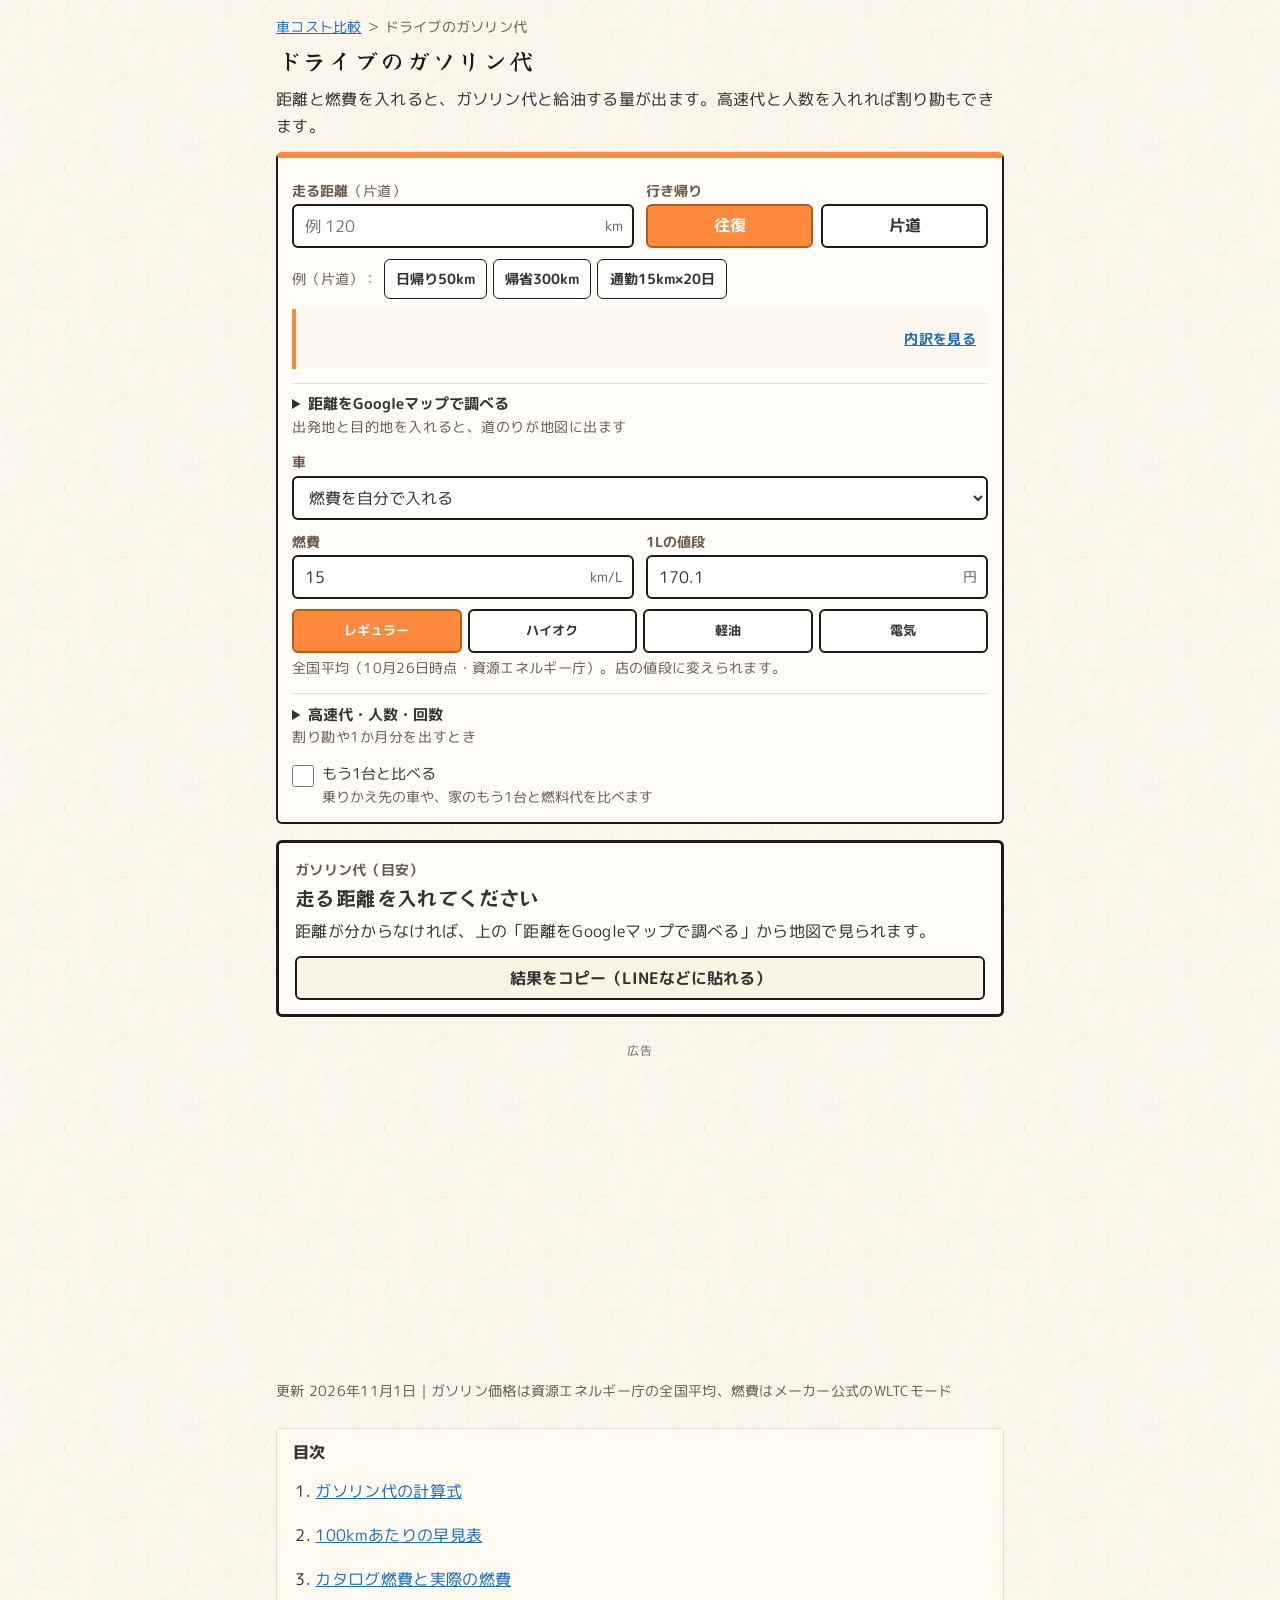
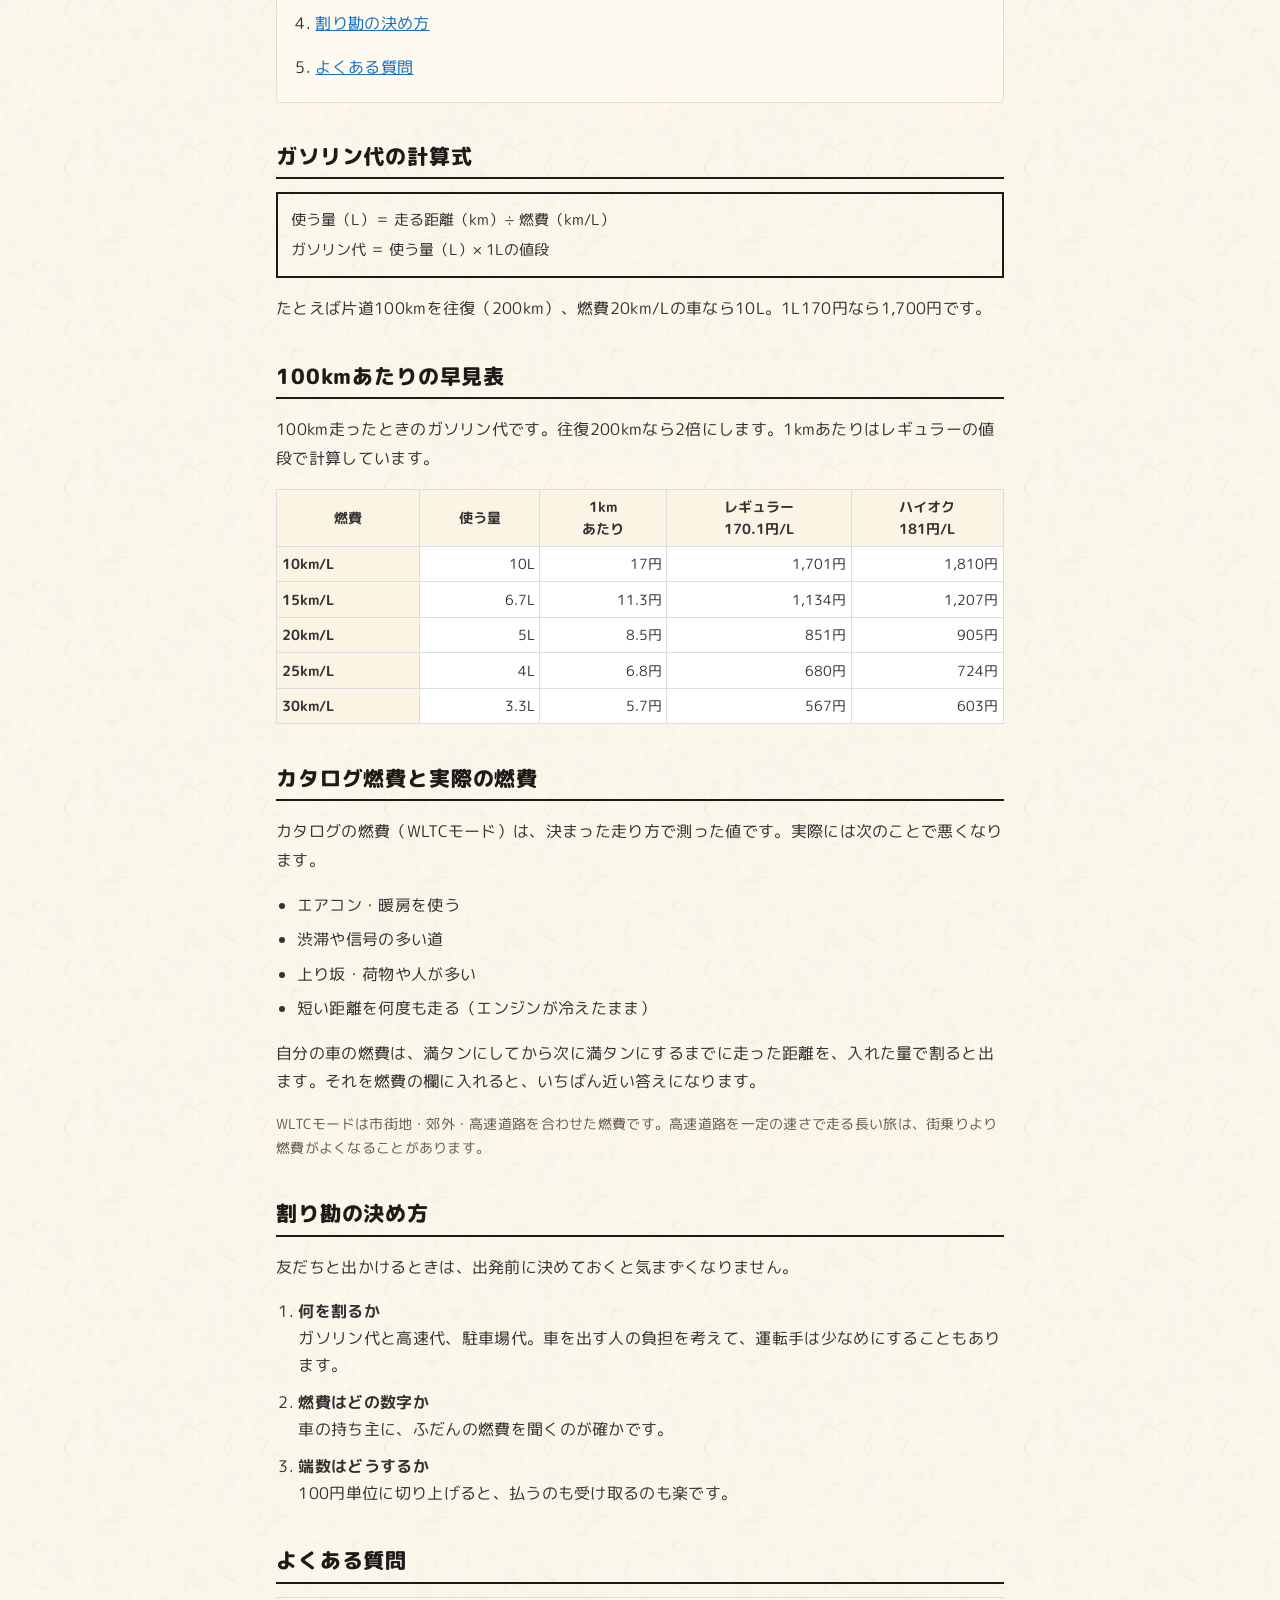
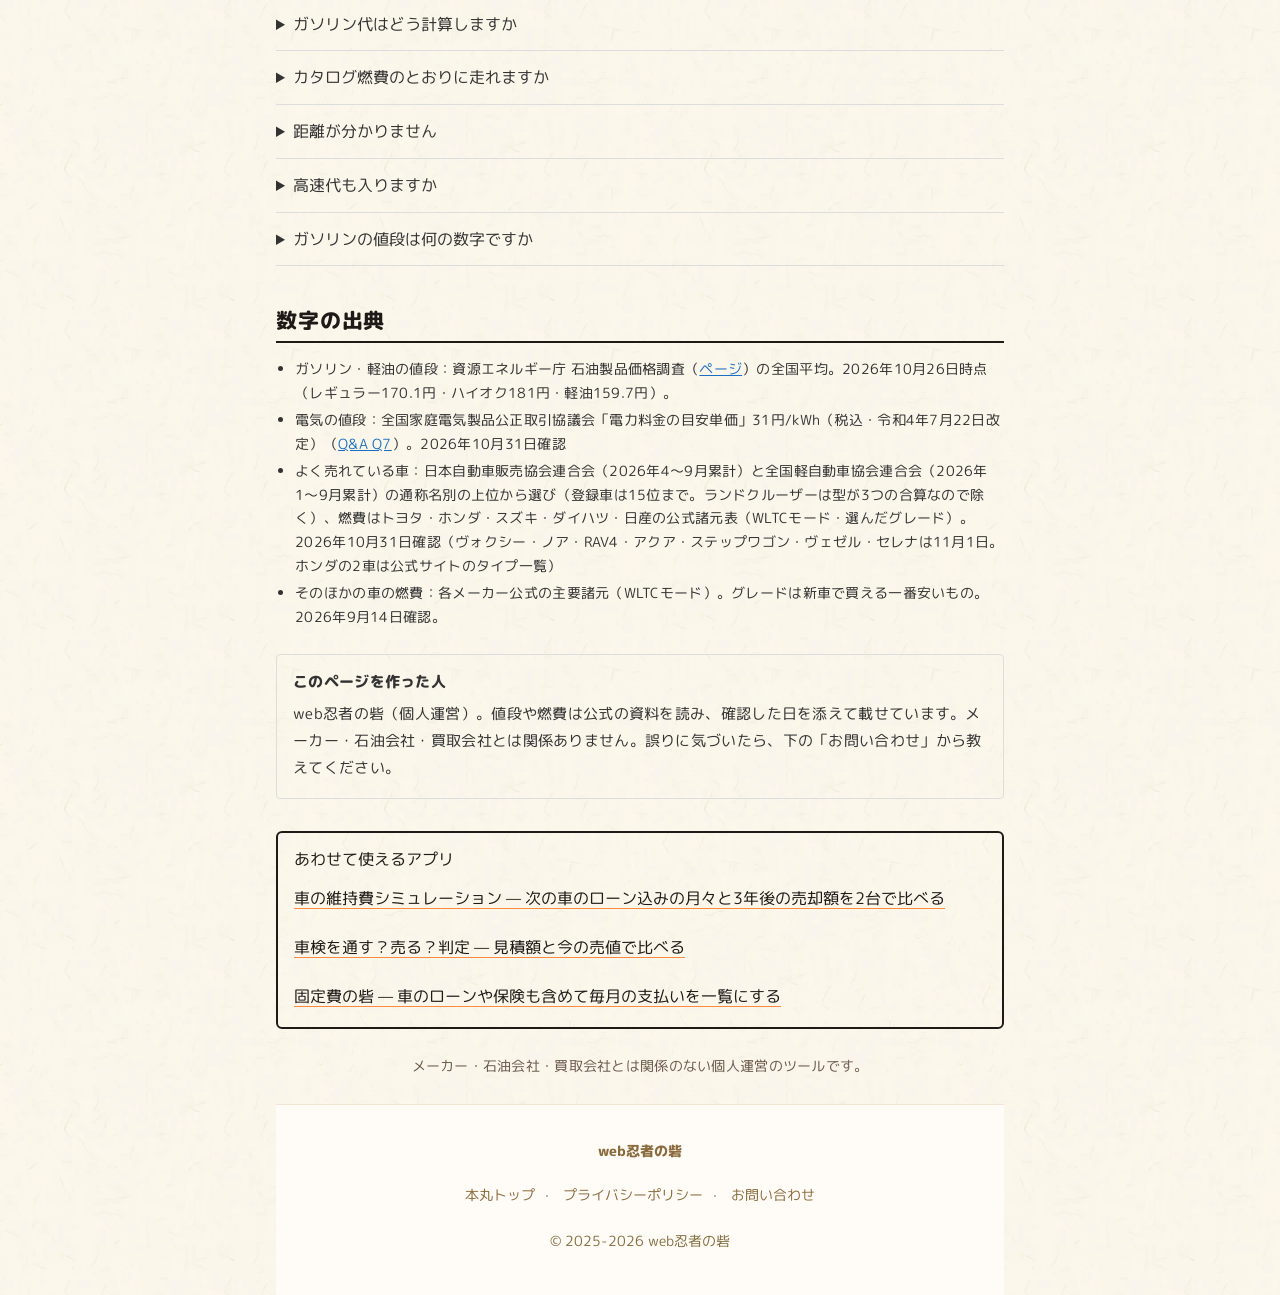
==== commit 198489cd: "共通フッターのリンクを押しやすく（上下に余白・高さ48px） Co-Authored-By: Claude Opus 5.5 <noreply@anthropic.com>" ====
--- a/drive/index.html
+++ b/drive/index.html
@@ -33,8 +33,8 @@
 <!-- 筆と太字はこのページで使う字だけ（python3 ~/test/kkp-kit/fonttext.py drive/index.html --extra "（JS 内の文字）"） -->
 <link href="https://fonts.googleapis.com/css2?family=Yuji+Syuku&family=RocknRoll+One&display=swap&text=%2C-%2F0123456789ACEGLMNOTWXbegklmow%C2%A9%C2%B7%C3%97%C3%B7%E2%80%94%E2%80%BB%E3%80%81%E3%80%82%E3%80%85%E3%80%8C%E3%80%8D%E3%81%82%E3%81%84%E3%81%86%E3%81%88%E3%81%8A%E3%81%8B%E3%81%8C%E3%81%8D%E3%81%8F%E3%81%91%E3%81%92%E3%81%93%E3%81%95%E3%81%97%E3%81%99%E3%81%9A%E3%81%9B%E3%81%9D%E3%81%9F%E3%81%A0%E3%81%A1%E3%81%A3%E3%81%A4%E3%81%A5%E3%81%A6%E3%81%A7%E3%81%A8%E3%81%A9%E3%81%AA%E3%81%AB%E3%81%AE%E3%81%AF%E3%81%B0%E3%81%B5%E3%81%B7%E3%81%B9%E3%81%BE%E3%81%BF%E3%82%81%E3%82%82%E3%82%84%E3%82%88%E3%82%89%E3%82%8A%E3%82%8B%E3%82%8C%E3%82%8F%E3%82%92%E3%82%93%E3%82%A2%E3%82%A4%E3%82%A8%E3%82%AA%E3%82%AB%E3%82%AC%E3%82%AE%E3%82%AF%E3%82%B0%E3%82%B3%E3%82%B5%E3%82%B7%E3%82%B8%E3%82%B9%E3%82%BD%E3%82%BF%E3%83%83%E3%83%84%E3%83%88%E3%83%89%E3%83%8D%E3%83%8F%E3%83%90%E3%83%96%E3%83%97%E3%83%9A%E3%83%9D%E3%83%9E%E3%83%9F%E3%83%A1%E3%83%A2%E3%83%A5%E3%83%A7%E3%83%A9%E3%83%AA%E3%83%AB%E3%83%AC%E3%83%AD%E3%83%B3%E3%83%BB%E3%83%BC%E4%B8%80%E4%B8%8A%E4%B8%8B%E4%B8%B8%E4%B8%BB%E4%B9%97%E4%BA%BA%E4%BB%8A%E4%BB%A3%E4%BC%9A%E4%BD%8D%E4%BD%95%E4%BD%9C%E4%BD%BF%E4%BE%8B%E4%BE%A1%E4%BF%82%E4%BF%9D%E4%BF%A1%E5%80%8B%E5%80%8D%E5%80%A4%E5%85%83%E5%85%88%E5%85%A5%E5%85%A8%E5%85%AC%E5%85%B8%E5%86%85%E5%86%86%E5%86%B7%E5%87%BA%E5%88%86%E5%88%87%E5%88%A4%E5%88%A5%E5%89%8D%E5%89%B2%E5%8B%95%E5%8B%98%E5%8B%A4%E5%8D%98%E5%8D%B4%E5%8F%8B%E5%8F%96%E5%8F%97%E5%8F%AF%E5%8F%B0%E5%8F%B7%E5%90%84%E5%90%88%E5%90%8D%E5%90%AB%E5%91%8A%E5%93%81%E5%95%8F%E5%96%B6%E5%9B%9E%E5%9B%B3%E5%9B%BA%E5%9B%BD%E5%9C%B0%E5%9D%82%E5%9D%87%E5%9F%9F%E5%A0%B4%E5%A3%B2%E5%A4%89%E5%A4%96%E5%A4%9A%E5%A4%A7%E5%AD%97%E5%AE%89%E5%AE%9A%E5%AE%9F%E5%AE%B6%E5%AE%B9%E5%B0%91%E5%B7%AE%E5%B8%82%E5%B8%B0%E5%B9%B3%E5%B9%B4%E5%BA%81%E5%BA%83%E5%BA%97%E5%BA%A6%E5%BC%8F%E5%BE%80%E5%BE%8C%E5%BE%A9%E5%BF%8D%E6%80%A7%E6%82%AA%E6%85%8B%E6%88%BF%E6%89%80%E6%89%8B%E6%89%95%E6%8A%BC%E6%8B%85%E6%8C%81%E6%94%AF%E6%95%99%E6%95%B0%E6%96%99%E6%96%B0%E6%96%B9%E6%97%85%E6%97%A5%E6%97%A9%E6%99%82%E6%9A%96%E6%9B%B4%E6%9C%80%E6%9C%88%E6%9C%AC%E6%9C%AD%E6%9F%BB%E6%A0%BC%E6%A4%9C%E6%A5%BD%E6%A6%82%E6%AC%84%E6%AC%A1%E6%AE%8B%E6%AE%B5%E6%AF%8E%E6%AF%94%E6%B0%97%E6%B1%BA%E6%B2%B9%E6%B7%BB%E6%B8%8B%E6%B8%9B%E6%B8%AC%E6%BA%80%E6%BA%90%E6%BB%9E%E7%87%83%E7%89%87%E7%89%A9%E7%8A%B6%E7%94%B3%E7%95%AA%E7%95%B0%E7%99%BA%E7%9A%84%E7%9B%AE%E7%9C%81%E7%9F%AD%E7%9F%B3%E7%A0%A6%E7%A2%BA%E7%A4%BA%E7%A4%BE%E7%A8%8E%E7%A9%8D%E7%AB%AF%E7%AD%94%E7%AE%97%E7%B4%84%E7%B5%A6%E7%B6%AD%E7%B9%B0%E8%80%83%E8%80%85%E8%81%9E%E8%83%BD%E8%87%AA%E8%8D%B7%E8%A1%8C%E8%A1%97%E8%A1%A8%E8%A3%BD%E8%A6%81%E8%A6%8B%E8%A6%A7%E8%A8%88%E8%A8%98%E8%A9%A6%E8%A9%B1%E8%AA%8D%E8%AA%A4%E8%AA%AD%E8%AA%BF%E8%AB%B8%E8%B2%A0%E8%B2%B7%E8%B2%BB%E8%B3%87%E8%B3%AA%E8%B5%B0%E8%B6%B3%E8%B7%9D%E8%B7%AF%E8%BB%8A%E8%BB%A2%E8%BB%BD%E8%BC%83%E8%BC%89%E8%BE%BC%E8%BF%91%E8%BF%94%E9%80%9A%E9%80%9F%E9%80%B1%E9%81%8B%E9%81%93%E9%81%95%E9%83%8A%E9%87%8F%E9%95%B7%E9%96%8B%E9%96%93%E9%96%A2%E9%99%BA%E9%9A%9B%E9%9B%A2%E9%9B%BB%E9%A0%AD%E9%A1%8D%E9%A7%90%E9%AB%98%EF%BC%88%EF%BC%89%EF%BC%9A%EF%BC%9D%EF%BC%9E%EF%BC%9F%EF%BD%9C" rel="stylesheet">
 <!-- 共通部品 D4（kkp-kit を kit/ にコピーしたもの。中は手で直さず kkp-kit 側で直して sync.sh） -->
-<link rel="stylesheet" href="/kit/kit.css?v=a52d595">
-<script src="/kit/kit.js?v=a52d595" defer></script>
+<link rel="stylesheet" href="/kit/kit.css?v=afa429f">
+<script src="/kit/kit.js?v=afa429f" defer></script>
 <script type="application/ld+json">
 {
   "@context":"https://schema.org",
@@ -435,9 +435,9 @@
 <footer style="text-align:center;padding:2rem 1rem 2.5rem;font-size:.875rem;color:#607490;line-height:2;border-top:1px solid #f0e6d2;margin-top:1.6rem;background:#fffcf7;">
   <div style="font-weight:800;color:#8b6b3d;font-size:.875rem;margin-bottom:0.4rem;">web忍者の砦</div>
   <div>
-    <a href="https://kkpwebninja.com/" target="_blank" rel="noopener" style="color:#8b6b3d;text-decoration:none;margin:0 0.5rem;">本丸トップ</a>·
-    <a href="https://privacypolicy.kkpwebninja.com/" target="_blank" rel="noopener" style="color:#8b6b3d;text-decoration:none;margin:0 0.5rem;">プライバシーポリシー</a>·
-    <a href="https://kkpwebninja.com/otoiawase" target="_blank" rel="noopener" style="color:#8b6b3d;text-decoration:none;margin:0 0.5rem;">お問い合わせ</a>
+    <a href="https://kkpwebninja.com/" target="_blank" rel="noopener" style="display:inline-block;padding:10px 2px;color:#8b6b3d;text-decoration:none;margin:0 0.5rem;">本丸トップ</a>·
+    <a href="https://privacypolicy.kkpwebninja.com/" target="_blank" rel="noopener" style="display:inline-block;padding:10px 2px;color:#8b6b3d;text-decoration:none;margin:0 0.5rem;">プライバシーポリシー</a>·
+    <a href="https://kkpwebninja.com/otoiawase" target="_blank" rel="noopener" style="display:inline-block;padding:10px 2px;color:#8b6b3d;text-decoration:none;margin:0 0.5rem;">お問い合わせ</a>
   </div>
   <div style="margin-top:0.5rem;color:#846e40;">© 2025-2026 web忍者の砦</div>
 </footer>
--- a/kit/kit.css
+++ b/kit/kit.css
@@ -38,7 +38,7 @@
 .k-btn{display:inline-flex;align-items:center;justify-content:center;font-family:var(--k-bold);font-weight:400;letter-spacing:.04em;line-height:1.2;font-feature-settings:"palt" 1;text-decoration:none;cursor:pointer;transition:transform .08s,box-shadow .08s,filter .08s,background .15s;-webkit-tap-highlight-color:transparent}
 /* 主ボタン: 2026-11-09 ユーザー承認で全サイト「平らなオレンジ＋墨の枠」に統一（木目の板はやめた。10/30の配色調査・ワードウルフ等5サイトの試しを kit に取り込み）。色は --k-btn-main（既定 #f26a1b） */
 :root{--k-btn-main:#f26a1b;--k-navy:#2b3768}
-.k-btn-main{position:relative;min-height:56px;padding:0 22px;border:3px solid var(--k-sumi);border-radius:14px;background:var(--k-btn-main);color:#fff;font-size:17px;text-shadow:var(--k-outline);filter:drop-shadow(4px 4px 0 var(--k-sumi));white-space:nowrap}
+.k-btn-main{position:relative;min-height:56px;padding:0 22px;border:3px solid var(--k-sumi);border-radius:14px;background:var(--k-btn-main);color:#fff;font-size:17px;text-shadow:0 1px 0 var(--k-sumi),1px 0 0 var(--k-sumi),0 -1px 0 var(--k-sumi),-1px 0 0 var(--k-sumi);filter:drop-shadow(4px 4px 0 var(--k-sumi));white-space:nowrap}
 .k-btn-main:hover,.k-btn-main:disabled,.k-btn-main[disabled]{background:var(--k-btn-main)}
 .k-btn-main::after{content:"";position:absolute;inset:0;border-radius:11px;pointer-events:none;background:linear-gradient(110deg,transparent 38%,rgba(255,255,255,.45) 50%,transparent 62%) no-repeat;background-size:260% 100%;background-position:120% 0;transition:background-position .7s ease}
 .k-btn-main:hover::after,.k-btn-main:focus-visible::after{background-position:-20% 0}
@@ -501,7 +501,7 @@
 .k-view-open{display:flex;flex-wrap:wrap;align-items:center;gap:8px 10px}
 .k-view-open>.k-btn{min-height:44px;padding:0 14px;font-size:15px;box-shadow:var(--k-sh-s)}
 .k-view-open>.k-seg{flex:none}
-.k-view-open>.k-seg>button{min-height:44px;padding:4px 10px;font-size:14px}
+.k-view-open>.k-seg>button{min-width:44px;min-height:44px;padding:4px 10px;font-size:14px}
 .k-view-open>p{flex:1 1 260px;margin:0;font-size:14px;line-height:1.5;color:var(--k-text-2)}
 .k-view-open>.k-vo-msg{flex-basis:100%;color:var(--k-shu);font-weight:700}
 .k-view-open .k-vo-color{flex-direction:row;gap:6px}
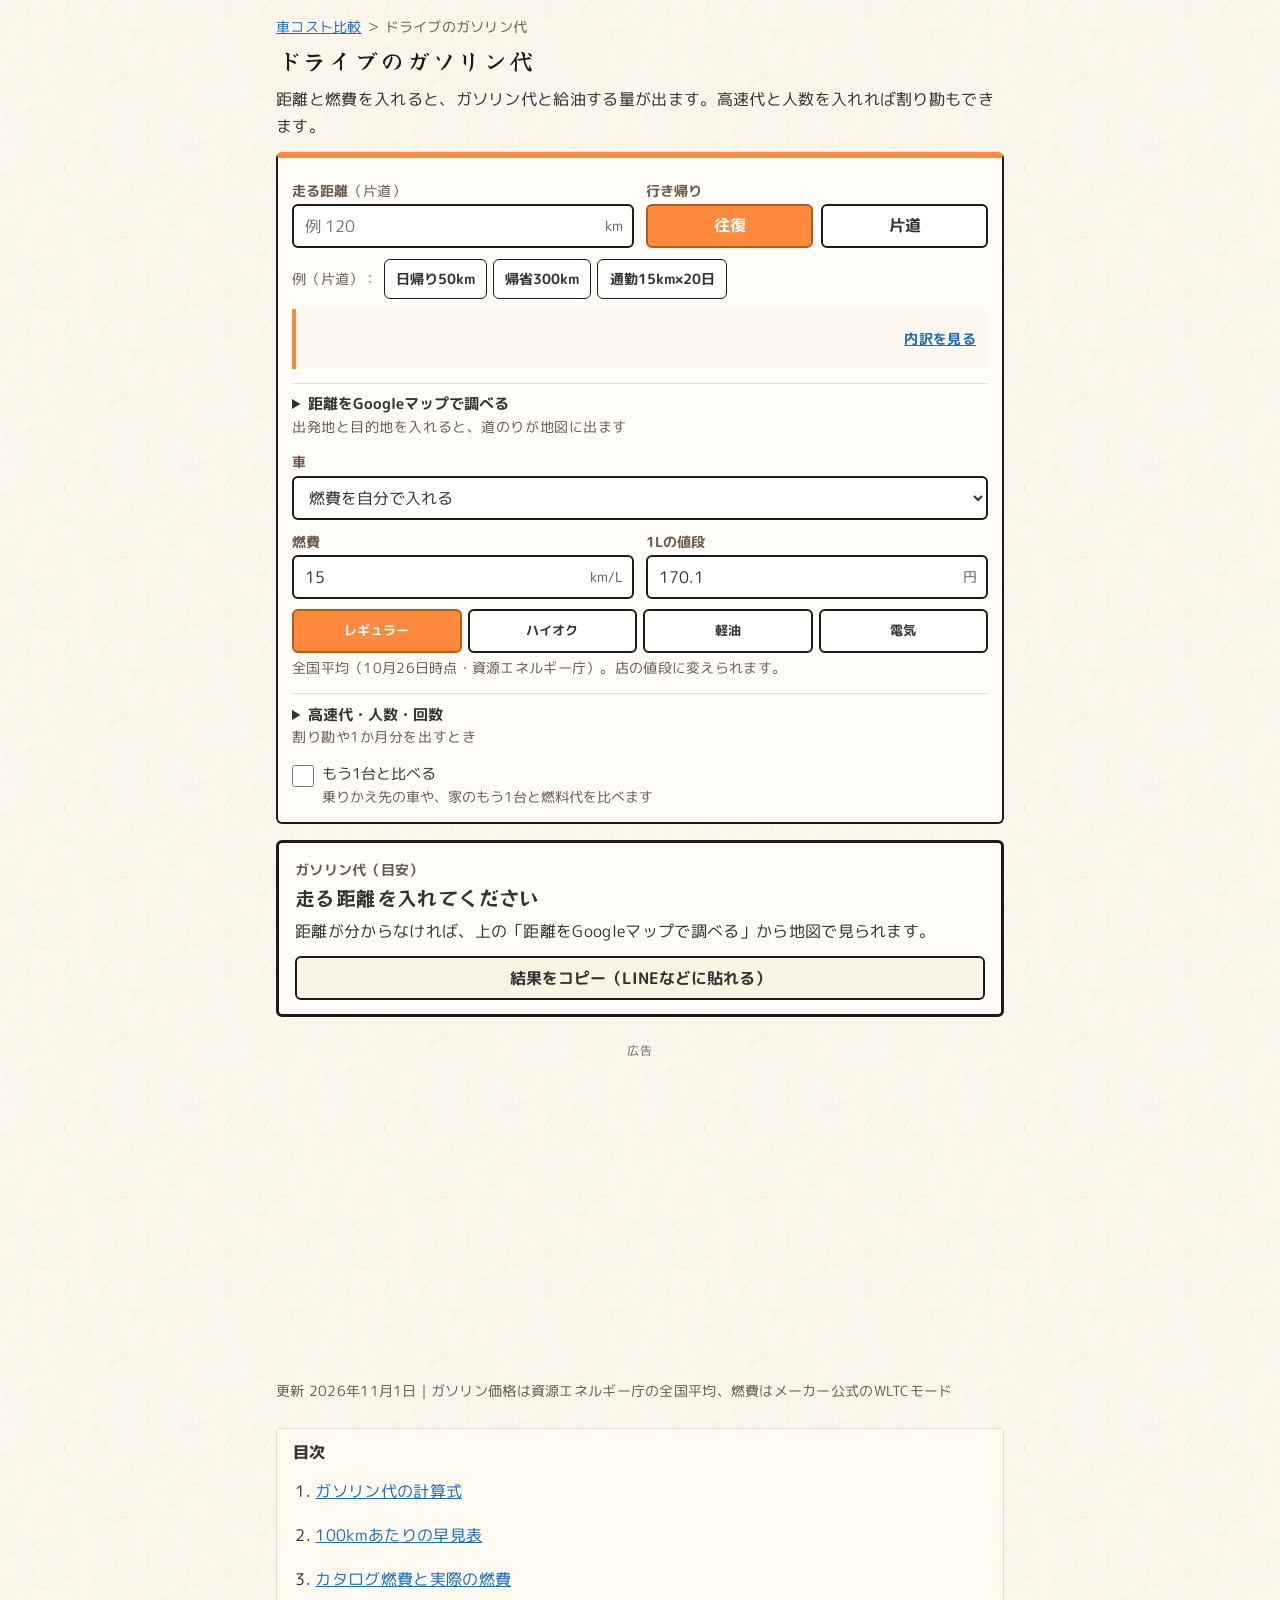
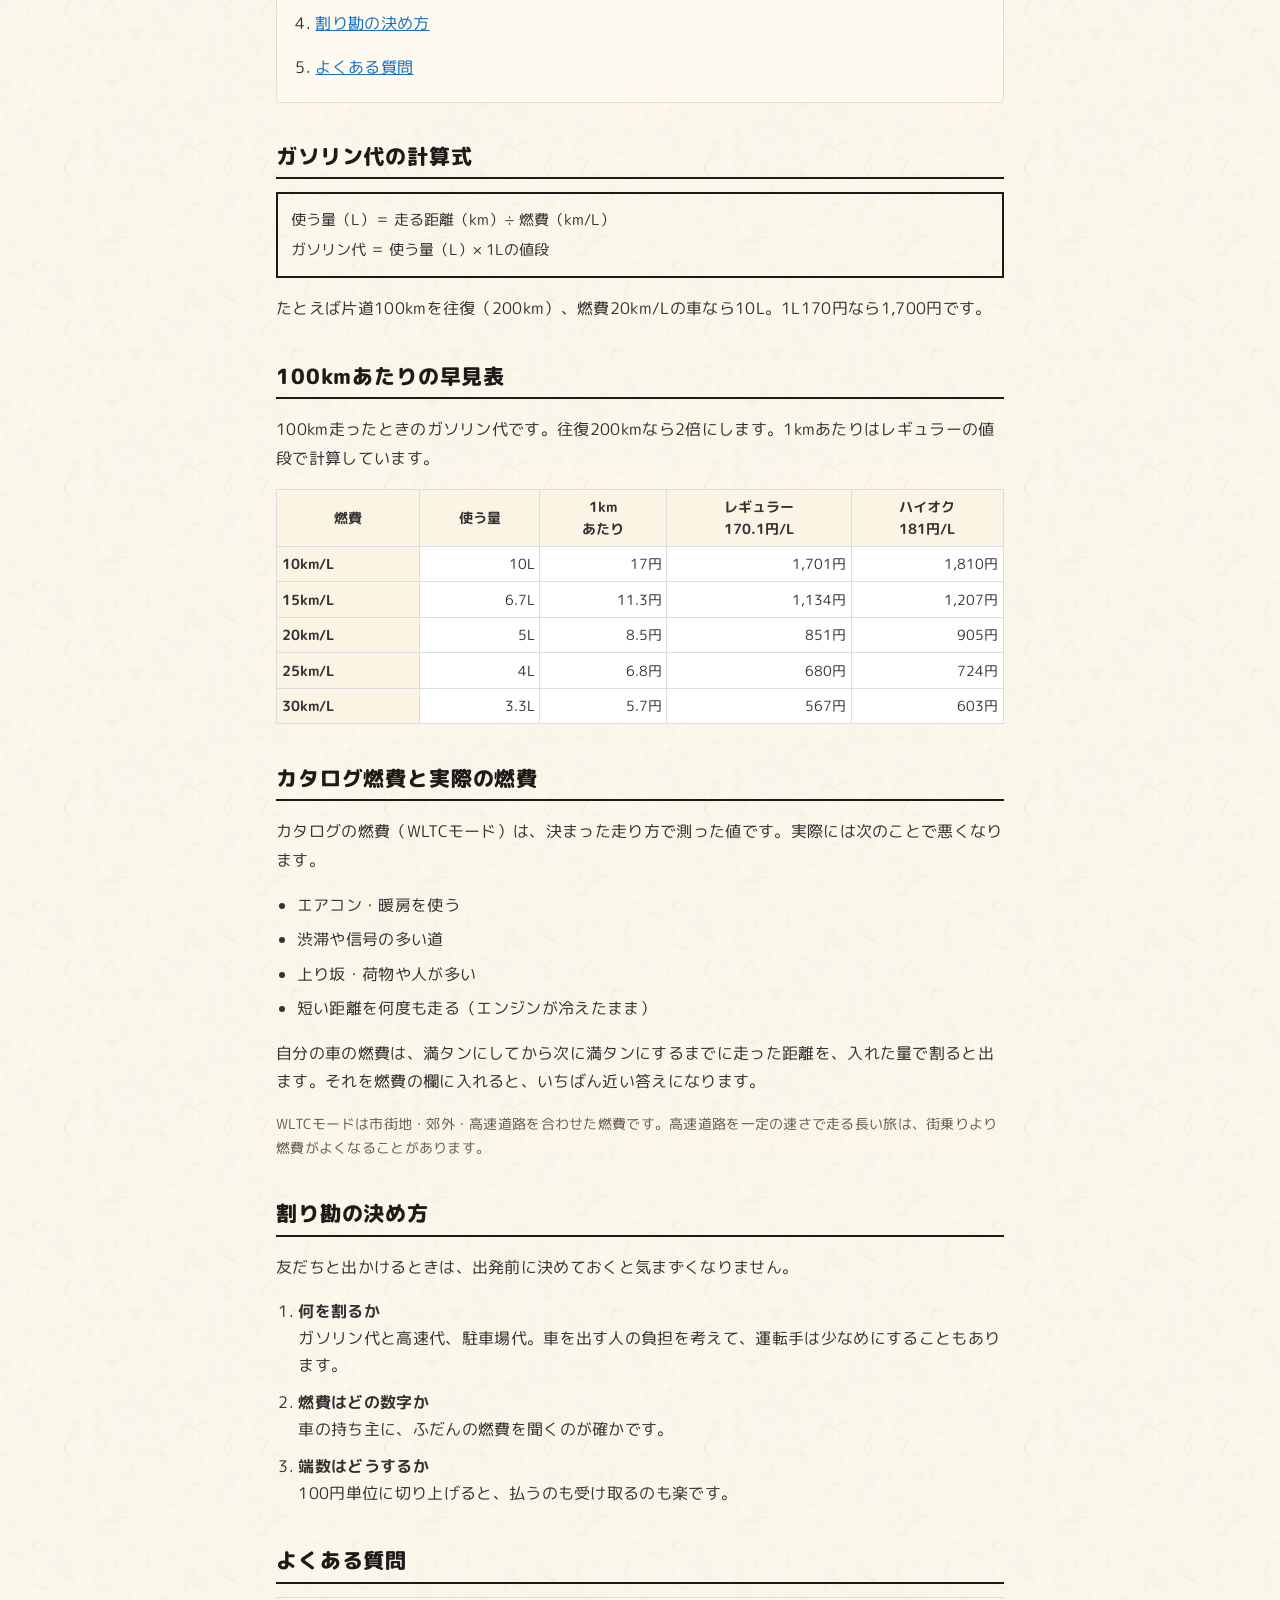
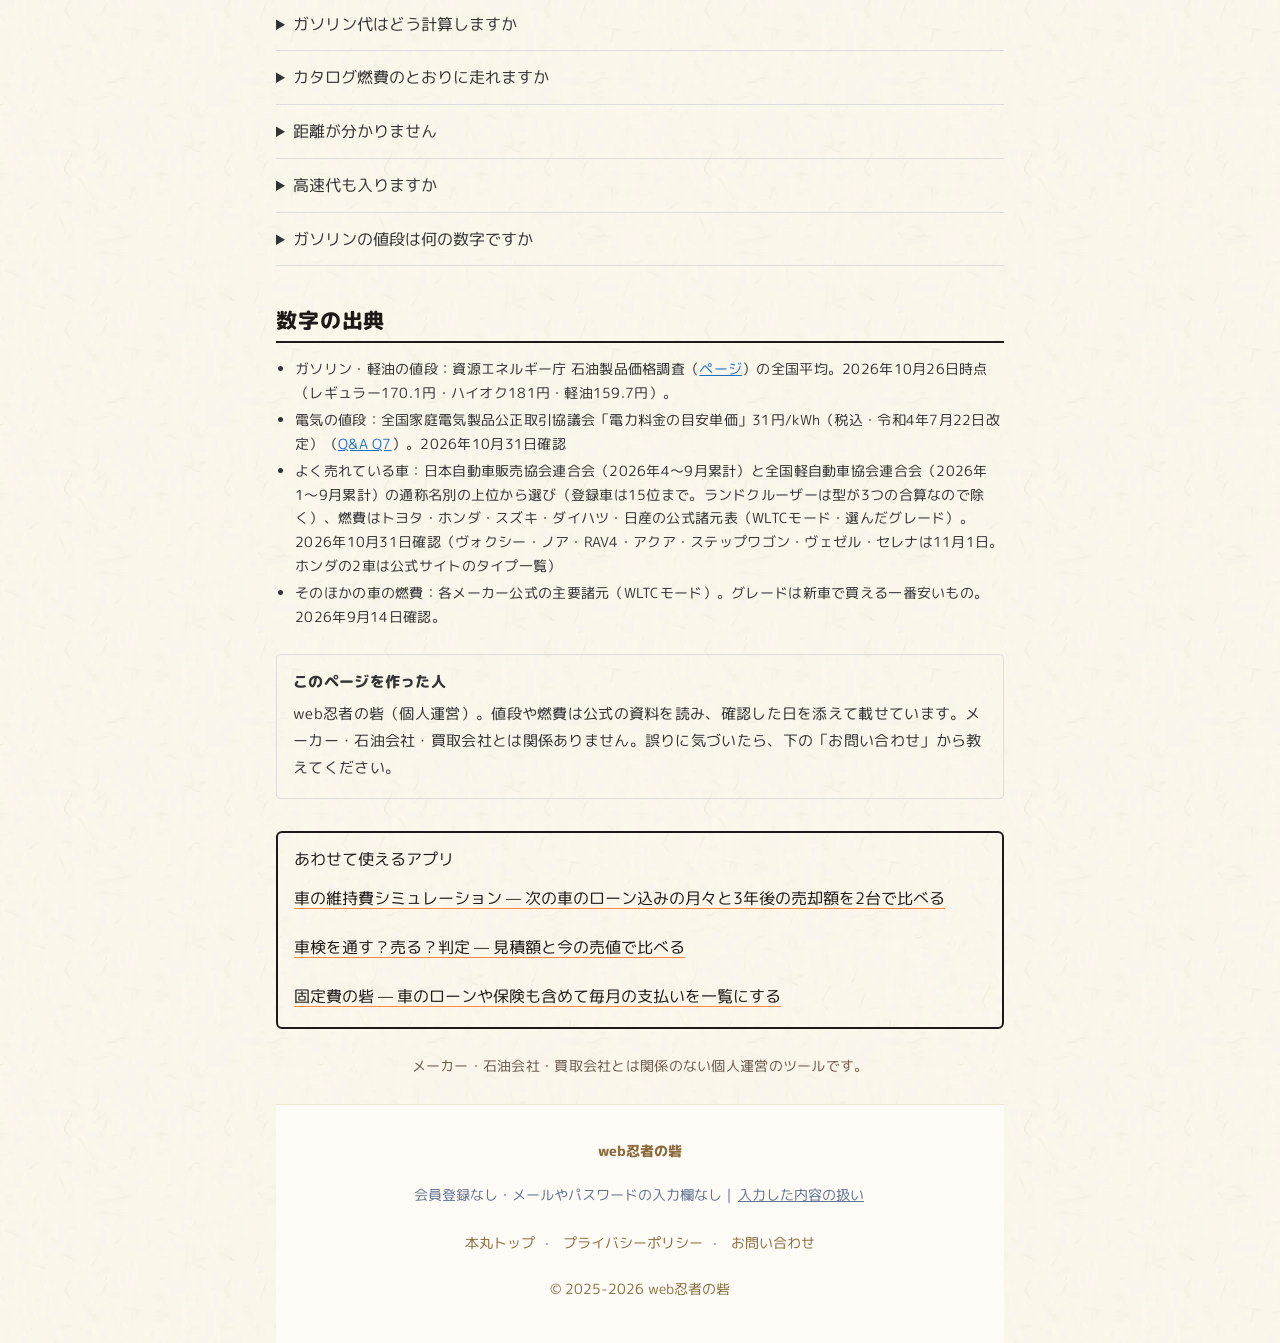
==== commit 875c51ea: "共通フッターに「会員登録なし・メールやパスワードの入力欄なし」の1行を足す プライバシーポリシーの新しい節「入力した内容と端末への保存」へのリンクつき。  Co-Authored-By: Claude" ====
--- a/drive/index.html
+++ b/drive/index.html
@@ -19,12 +19,17 @@
 <meta property="og:locale" content="ja_JP">
 <meta property="og:image" content="https://car.kkpwebninja.com/ogp.jpg?d=20261023b">
 <meta name="twitter:card" content="summary_large_image">
-<script async src="https://www.googletagmanager.com/gtag/js?id=G-2LM85GJN0L"></script>
 <script>
+  // 本番ドメインだけで計測する（*.pages.dev に来るボットの0秒訪問で数字が崩れていたため）
   window.dataLayer = window.dataLayer || [];
   function gtag(){dataLayer.push(arguments);}
-  gtag('js', new Date());
-  gtag('config', 'G-2LM85GJN0L');
+  if (/(^|\.)kkpwebninja\.com$/.test(location.hostname)) {
+    var gs = document.createElement('script'); gs.async = true;
+    gs.src = 'https://www.googletagmanager.com/gtag/js?id=G-2LM85GJN0L';
+    document.head.appendChild(gs);
+    gtag('js', new Date());
+    gtag('config', 'G-2LM85GJN0L');
+  }
 </script>
 <script async data-overlays="bottom" src="https://pagead2.googlesyndication.com/pagead/js/adsbygoogle.js?client=ca-pub-1298304917726270" crossorigin="anonymous"></script>
 <link rel="preconnect" href="https://fonts.googleapis.com">
@@ -33,8 +38,8 @@
 <!-- 筆と太字はこのページで使う字だけ（python3 ~/test/kkp-kit/fonttext.py drive/index.html --extra "（JS 内の文字）"） -->
 <link href="https://fonts.googleapis.com/css2?family=Yuji+Syuku&family=RocknRoll+One&display=swap&text=%2C-%2F0123456789ACEGLMNOTWXbegklmow%C2%A9%C2%B7%C3%97%C3%B7%E2%80%94%E2%80%BB%E3%80%81%E3%80%82%E3%80%85%E3%80%8C%E3%80%8D%E3%81%82%E3%81%84%E3%81%86%E3%81%88%E3%81%8A%E3%81%8B%E3%81%8C%E3%81%8D%E3%81%8F%E3%81%91%E3%81%92%E3%81%93%E3%81%95%E3%81%97%E3%81%99%E3%81%9A%E3%81%9B%E3%81%9D%E3%81%9F%E3%81%A0%E3%81%A1%E3%81%A3%E3%81%A4%E3%81%A5%E3%81%A6%E3%81%A7%E3%81%A8%E3%81%A9%E3%81%AA%E3%81%AB%E3%81%AE%E3%81%AF%E3%81%B0%E3%81%B5%E3%81%B7%E3%81%B9%E3%81%BE%E3%81%BF%E3%82%81%E3%82%82%E3%82%84%E3%82%88%E3%82%89%E3%82%8A%E3%82%8B%E3%82%8C%E3%82%8F%E3%82%92%E3%82%93%E3%82%A2%E3%82%A4%E3%82%A8%E3%82%AA%E3%82%AB%E3%82%AC%E3%82%AE%E3%82%AF%E3%82%B0%E3%82%B3%E3%82%B5%E3%82%B7%E3%82%B8%E3%82%B9%E3%82%BD%E3%82%BF%E3%83%83%E3%83%84%E3%83%88%E3%83%89%E3%83%8D%E3%83%8F%E3%83%90%E3%83%96%E3%83%97%E3%83%9A%E3%83%9D%E3%83%9E%E3%83%9F%E3%83%A1%E3%83%A2%E3%83%A5%E3%83%A7%E3%83%A9%E3%83%AA%E3%83%AB%E3%83%AC%E3%83%AD%E3%83%B3%E3%83%BB%E3%83%BC%E4%B8%80%E4%B8%8A%E4%B8%8B%E4%B8%B8%E4%B8%BB%E4%B9%97%E4%BA%BA%E4%BB%8A%E4%BB%A3%E4%BC%9A%E4%BD%8D%E4%BD%95%E4%BD%9C%E4%BD%BF%E4%BE%8B%E4%BE%A1%E4%BF%82%E4%BF%9D%E4%BF%A1%E5%80%8B%E5%80%8D%E5%80%A4%E5%85%83%E5%85%88%E5%85%A5%E5%85%A8%E5%85%AC%E5%85%B8%E5%86%85%E5%86%86%E5%86%B7%E5%87%BA%E5%88%86%E5%88%87%E5%88%A4%E5%88%A5%E5%89%8D%E5%89%B2%E5%8B%95%E5%8B%98%E5%8B%A4%E5%8D%98%E5%8D%B4%E5%8F%8B%E5%8F%96%E5%8F%97%E5%8F%AF%E5%8F%B0%E5%8F%B7%E5%90%84%E5%90%88%E5%90%8D%E5%90%AB%E5%91%8A%E5%93%81%E5%95%8F%E5%96%B6%E5%9B%9E%E5%9B%B3%E5%9B%BA%E5%9B%BD%E5%9C%B0%E5%9D%82%E5%9D%87%E5%9F%9F%E5%A0%B4%E5%A3%B2%E5%A4%89%E5%A4%96%E5%A4%9A%E5%A4%A7%E5%AD%97%E5%AE%89%E5%AE%9A%E5%AE%9F%E5%AE%B6%E5%AE%B9%E5%B0%91%E5%B7%AE%E5%B8%82%E5%B8%B0%E5%B9%B3%E5%B9%B4%E5%BA%81%E5%BA%83%E5%BA%97%E5%BA%A6%E5%BC%8F%E5%BE%80%E5%BE%8C%E5%BE%A9%E5%BF%8D%E6%80%A7%E6%82%AA%E6%85%8B%E6%88%BF%E6%89%80%E6%89%8B%E6%89%95%E6%8A%BC%E6%8B%85%E6%8C%81%E6%94%AF%E6%95%99%E6%95%B0%E6%96%99%E6%96%B0%E6%96%B9%E6%97%85%E6%97%A5%E6%97%A9%E6%99%82%E6%9A%96%E6%9B%B4%E6%9C%80%E6%9C%88%E6%9C%AC%E6%9C%AD%E6%9F%BB%E6%A0%BC%E6%A4%9C%E6%A5%BD%E6%A6%82%E6%AC%84%E6%AC%A1%E6%AE%8B%E6%AE%B5%E6%AF%8E%E6%AF%94%E6%B0%97%E6%B1%BA%E6%B2%B9%E6%B7%BB%E6%B8%8B%E6%B8%9B%E6%B8%AC%E6%BA%80%E6%BA%90%E6%BB%9E%E7%87%83%E7%89%87%E7%89%A9%E7%8A%B6%E7%94%B3%E7%95%AA%E7%95%B0%E7%99%BA%E7%9A%84%E7%9B%AE%E7%9C%81%E7%9F%AD%E7%9F%B3%E7%A0%A6%E7%A2%BA%E7%A4%BA%E7%A4%BE%E7%A8%8E%E7%A9%8D%E7%AB%AF%E7%AD%94%E7%AE%97%E7%B4%84%E7%B5%A6%E7%B6%AD%E7%B9%B0%E8%80%83%E8%80%85%E8%81%9E%E8%83%BD%E8%87%AA%E8%8D%B7%E8%A1%8C%E8%A1%97%E8%A1%A8%E8%A3%BD%E8%A6%81%E8%A6%8B%E8%A6%A7%E8%A8%88%E8%A8%98%E8%A9%A6%E8%A9%B1%E8%AA%8D%E8%AA%A4%E8%AA%AD%E8%AA%BF%E8%AB%B8%E8%B2%A0%E8%B2%B7%E8%B2%BB%E8%B3%87%E8%B3%AA%E8%B5%B0%E8%B6%B3%E8%B7%9D%E8%B7%AF%E8%BB%8A%E8%BB%A2%E8%BB%BD%E8%BC%83%E8%BC%89%E8%BE%BC%E8%BF%91%E8%BF%94%E9%80%9A%E9%80%9F%E9%80%B1%E9%81%8B%E9%81%93%E9%81%95%E9%83%8A%E9%87%8F%E9%95%B7%E9%96%8B%E9%96%93%E9%96%A2%E9%99%BA%E9%9A%9B%E9%9B%A2%E9%9B%BB%E9%A0%AD%E9%A1%8D%E9%A7%90%E9%AB%98%EF%BC%88%EF%BC%89%EF%BC%9A%EF%BC%9D%EF%BC%9E%EF%BC%9F%EF%BD%9C" rel="stylesheet">
 <!-- 共通部品 D4（kkp-kit を kit/ にコピーしたもの。中は手で直さず kkp-kit 側で直して sync.sh） -->
-<link rel="stylesheet" href="/kit/kit.css?v=afa429f">
-<script src="/kit/kit.js?v=afa429f" defer></script>
+<link rel="stylesheet" href="/kit/kit.css?v=0da92e0">
+<script src="/kit/kit.js?v=0da92e0" defer></script>
 <script type="application/ld+json">
 {
   "@context":"https://schema.org",
@@ -307,11 +312,6 @@
   <button type="button" class="mapbtn" id="copyBtn" hidden>結果をコピー（LINEなどに貼れる）</button>
 </section>
 
-<div class="next" id="next" hidden>
-  <p id="nextText">燃料代を下げたいなら、燃費のよい車との差を「もう1台と比べる」で見られます。</p>
-  <p><a href="/shaken/">車検を通す？売る？判定</a> — 今の車の車検が近いなら、見積額と売値で判定します。</p>
-  <p><a href="/">車の維持費シミュレーション</a> — 乗りかえ先の月々（ローン・税・保険・ガソリン）を2台で比べます。</p>
-</div>
 <!-- 今の車の売却（2026-09-25・MOTA公式 https://autoc-one.jp/ullo/ で確認。表現はMOTAのクリエイティブチェックリストVer.5.0に合わせる: R13注釈・R17「入札」）。
      トップ（/）・/shaken/ と同じ文面。A8提携前は公式への通常リンク。提携後は <a>…</a><img> に差し替えて PR 表記を付ける。
      2台を比べて、乗りかえ先のほうが燃料代が安いときだけ出す（乗りかえを考えている場面だけ） -->
@@ -332,6 +332,11 @@
   </div>
 </div>
 
+<div class="next" id="next" hidden>
+  <p id="nextText">燃料代を下げたいなら、燃費のよい車との差を「もう1台と比べる」で見られます。</p>
+  <p><a href="/shaken/">車検を通す？売る？判定</a> — 今の車の車検が近いなら、見積額と売値で判定します。</p>
+  <p><a href="/">車の維持費シミュレーション</a> — 乗りかえ先の月々（ローン・税・保険・ガソリン）を2台で比べます。</p>
+</div>
 <div class="kkp-ad">
   <div class="kkp-ad-label">広告</div>
   <ins class="adsbygoogle" style="display:block"
@@ -434,6 +439,7 @@
 <!-- WEBNINJA_UNIFIED_FOOTER -->
 <footer style="text-align:center;padding:2rem 1rem 2.5rem;font-size:.875rem;color:#607490;line-height:2;border-top:1px solid #f0e6d2;margin-top:1.6rem;background:#fffcf7;">
   <div style="font-weight:800;color:#8b6b3d;font-size:.875rem;margin-bottom:0.4rem;">web忍者の砦</div>
+  <div class="kkp-anshin">会員登録なし・メールやパスワードの入力欄なし｜<a href="https://privacypolicy.kkpwebninja.com/#nyuryoku" target="_blank" rel="noopener" style="color:inherit;text-decoration:underline;display:inline-block;padding:10px 2px;">入力した内容の扱い</a></div>
   <div>
     <a href="https://kkpwebninja.com/" target="_blank" rel="noopener" style="display:inline-block;padding:10px 2px;color:#8b6b3d;text-decoration:none;margin:0 0.5rem;">本丸トップ</a>·
     <a href="https://privacypolicy.kkpwebninja.com/" target="_blank" rel="noopener" style="display:inline-block;padding:10px 2px;color:#8b6b3d;text-decoration:none;margin:0 0.5rem;">プライバシーポリシー</a>·
@@ -513,6 +519,52 @@
   function cost(dist, kmpl, price){
     var l = dist / kmpl;
     return { l: l, fuel: l * price };
+  }
+
+  // ===== URL引数と前回の入力（一覧はトップ / の index.html 先頭のコメント）。不正な値は無視する =====
+  var STORE_KEY = 'car_drive', via = 'default', SRC = null;
+  var FUELS = ['gasoline_regular', 'gasoline_premium', 'diesel', 'electric'];
+  var LIM = { km: [0, 20000], times: [1, 400], toll: [0, 1000000], people: [1, 50], kmpl: [1, 100], kmpl2: [1, 100], price: [1, 1000], price2: [1, 1000] };
+  function okNum(k, v){
+    if (v === null || v === undefined || String(v).trim() === '') return null;
+    var n = Number(v);
+    return isFinite(n) && n >= LIM[k][0] && n <= LIM[k][1] ? n : null;
+  }
+  function setNum(k){ var v = okNum(k, SRC(k)); if (v !== null) $(k).value = v; return v !== null; }
+  // 車を選ばない入力（車の一覧を読む前に入れる）
+  function initInputs(){
+    var q = new URLSearchParams(location.search), keys = ['km','trip','times','toll','people','nd','car','kmpl','price','fuel','car2','kmpl2','price2','fuel2'];
+    var saved = null;
+    if (keys.some(function(k){ return q.get(k) !== null; })) { SRC = function(k){ return q.get(k); }; via = 'url'; }
+    else {
+      try { saved = JSON.parse(localStorage.getItem(STORE_KEY) || 'null'); } catch (e) { saved = null; }
+      if (!saved || typeof saved !== 'object') return;
+      SRC = function(k){ return saved[k] === undefined || saved[k] === null ? null : String(saved[k]); }; via = 'saved';
+    }
+    ['km', 'toll', 'times', 'people'].forEach(setNum);
+    var t = SRC('trip'); if (t === '1' || t === '2') { trip = +t; pressSeg($('trip'), trip); }
+    if (SRC('nd') === '1') $('noDriver').checked = true;
+    if (SRC('toll') !== null || SRC('nd') === '1' || +$('times').value > 1 || +$('people').value > 1) $('extra').open = true;
+    if (SRC('car2') !== null || SRC('kmpl2') !== null || SRC('price2') !== null || SRC('fuel2') !== null) { $('cmp').checked = true; $('car2Box').hidden = false; }
+    applyCarSide(1);
+    applyCarSide(2);
+  }
+  // 油の種類・燃費・値段。車の一覧を読んだあとにも呼ぶ（車を選ぶと燃費が入るので、引数の燃費・値段で上書きする）
+  function applyCarSide(n){
+    if (!SRC) return;
+    var sfx = n === 2 ? '2' : '';
+    var id = SRC('car' + sfx);
+    if (id && CARS.some(function(c){ return c.id === id; })) { $('car' + sfx).value = id; pickCar(n); }
+    var f = SRC('fuel' + sfx); if (FUELS.indexOf(f) >= 0) setFuel(n, f);
+    setNum('kmpl' + sfx);
+    if (setNum('price' + sfx)) { if (n === 2) price2Touched = true; else priceTouched = true; }
+  }
+  function saveInputs(){
+    if (via === 'default' || via === 'example' || $('km').value.trim() === '') return;
+    var o = { km: $('km').value, trip: String(trip), times: $('times').value, toll: $('toll').value, people: $('people').value, nd: $('noDriver').checked ? '1' : '',
+      car: $('car').value, kmpl: $('kmpl').value, fuel: fuel, price: priceTouched ? $('price').value : '' };
+    if ($('cmp').checked) { o.car2 = $('car2').value; o.kmpl2 = $('kmpl2').value; o.fuel2 = fuel2; o.price2 = price2Touched ? $('price2').value : ''; }
+    try { localStorage.setItem(STORE_KEY, JSON.stringify(o)); } catch (e) {}
   }
 
   var lastKey = '', copyText = '';
@@ -594,8 +646,9 @@
     $('sell').hidden = !switching;
     $('nextText').textContent = switching ? '乗りかえると燃料代はこう変わります。車の値段・税・保険まで含めると、月々の差は下で比べられます。' : '燃料代を下げたいなら、燃費のよい車との差を「もう1台と比べる」で見られます。';
     var key = [trip, times > 1, cmp, people > 1, !!toll].join('-');
-    if (key !== lastKey && typeof gtag === 'function') gtag('event', 'drive_run', { trip: trip, multi: times > 1 ? 1 : 0, compare: b ? 1 : 0, people: people, toll: toll ? 1 : 0, dist: Math.round(dist) });
+    if (key !== lastKey && typeof gtag === 'function') gtag('event', 'drive_run', { trip: trip, multi: times > 1 ? 1 : 0, compare: b ? 1 : 0, people: people, toll: toll ? 1 : 0, dist: Math.round(dist), via: via });
     lastKey = key;
+    saveInputs();
   }
 
   // 早見表
@@ -611,25 +664,27 @@
     $('srcFuel').textContent = PRICE_AT + '時点（レギュラー' + PRICE.gasoline_regular + '円・ハイオク' + PRICE.gasoline_premium + '円・軽油' + PRICE.diesel + '円）。';
   }
 
+  function byForm(){ via = 'form'; run(); }
   $('trip').addEventListener('click', function(e){
     var b = e.target.closest('button'); if (!b) return;
-    trip = +b.dataset.v; pressSeg(this, trip); run();
+    trip = +b.dataset.v; pressSeg(this, trip); byForm();
   });
-  $('fuel').addEventListener('click', function(e){ var b = e.target.closest('button'); if (b) { setFuel(1, b.dataset.v); run(); } });
-  $('fuel2').addEventListener('click', function(e){ var b = e.target.closest('button'); if (b) { setFuel(2, b.dataset.v); run(); } });
+  $('fuel').addEventListener('click', function(e){ var b = e.target.closest('button'); if (b) { setFuel(1, b.dataset.v); byForm(); } });
+  $('fuel2').addEventListener('click', function(e){ var b = e.target.closest('button'); if (b) { setFuel(2, b.dataset.v); byForm(); } });
   $('price').addEventListener('input', function(){ priceTouched = true; });
   $('price2').addEventListener('input', function(){ price2Touched = true; });
-  $('car').addEventListener('change', function(){ pickCar(1); run(); });
-  $('car2').addEventListener('change', function(){ pickCar(2); run(); });
-  $('cmp').addEventListener('change', function(){ $('car2Box').hidden = !this.checked; run(); });
-  ['km','kmpl','price','toll','people','times','kmpl2','price2'].forEach(function(id){ $(id).addEventListener('input', run); });
-  $('noDriver').addEventListener('change', run);
+  $('car').addEventListener('change', function(){ pickCar(1); byForm(); });
+  $('car2').addEventListener('change', function(){ pickCar(2); byForm(); });
+  $('cmp').addEventListener('change', function(){ $('car2Box').hidden = !this.checked; byForm(); });
+  ['km','kmpl','price','toll','people','times','kmpl2','price2'].forEach(function(id){ $(id).addEventListener('input', byForm); });
+  $('noDriver').addEventListener('change', byForm);
   document.querySelectorAll('.ex button').forEach(function(b){
     b.addEventListener('click', function(){
       $('km').value = b.dataset.km;
       trip = +b.dataset.trip; pressSeg($('trip'), trip);
       $('times').value = b.dataset.times || 1;
       if (b.dataset.times) $('extra').open = true;
+      via = 'example';
       run();
       $('result').scrollIntoView({ behavior: 'smooth', block: 'start' });
       if (typeof gtag === 'function') gtag('event', 'drive_example', { km: b.dataset.km });
@@ -656,7 +711,7 @@
     if (typeof gtag === 'function') gtag('event', 'sell_click', { page: 'drive' });
   });
 
-  setFuel(1, fuel); setFuel(2, fuel2); hayami(); run();
+  setFuel(1, fuel); setFuel(2, fuel2); hayami(); initInputs(); run();
   Promise.all([
     fetch('/data/public_rates.json', { cache: 'no-cache' }).then(function(r){ return r.ok ? r.json() : null; }).catch(function(){ return null; }),
     fetch('/data/cars.json', { cache: 'no-cache' }).then(function(r){ return r.ok ? r.json() : null; }).catch(function(){ return null; }),
@@ -672,6 +727,7 @@
     if (cars) {
       CARS = (pop ? pop.cars.map(function(c){ c.popular = true; return c; }) : []).concat(cars.cars || cars);
       carOptions();
+      applyCarSide(1); applyCarSide(2);
       if (cars._meta && cars._meta.checked) { var c = cars._meta.checked.split('-'); $('srcCar').textContent = c[0] + '年' + (+c[1]) + '月' + (+c[2]) + '日確認。'; }
     }
     run();
--- a/kit/kit.css
+++ b/kit/kit.css
@@ -36,9 +36,9 @@
 
 /* ---------- ボタン（主＝木札／副／小／大） ---------- */
 .k-btn{display:inline-flex;align-items:center;justify-content:center;font-family:var(--k-bold);font-weight:400;letter-spacing:.04em;line-height:1.2;font-feature-settings:"palt" 1;text-decoration:none;cursor:pointer;transition:transform .08s,box-shadow .08s,filter .08s,background .15s;-webkit-tap-highlight-color:transparent}
-/* 主ボタン: 2026-11-09 ユーザー承認で全サイト「平らなオレンジ＋墨の枠」に統一（木目の板はやめた。10/30の配色調査・ワードウルフ等5サイトの試しを kit に取り込み）。色は --k-btn-main（既定 #f26a1b） */
+/* 主ボタン: 2026-11-24 文字を17→19pxに（白×#f26a1b は 3.06:1。WCAG/HIG の大きな太字＝3:1 を満たすため・ユーザー承認A）。2026-11-09 ユーザー承認で全サイト「平らなオレンジ＋墨の枠」に統一（木目の板はやめた。10/30の配色調査・ワードウルフ等5サイトの試しを kit に取り込み）。色は --k-btn-main（既定 #f26a1b） */
 :root{--k-btn-main:#f26a1b;--k-navy:#2b3768}
-.k-btn-main{position:relative;min-height:56px;padding:0 22px;border:3px solid var(--k-sumi);border-radius:14px;background:var(--k-btn-main);color:#fff;font-size:17px;text-shadow:0 1px 0 var(--k-sumi),1px 0 0 var(--k-sumi),0 -1px 0 var(--k-sumi),-1px 0 0 var(--k-sumi);filter:drop-shadow(4px 4px 0 var(--k-sumi));white-space:nowrap}
+.k-btn-main{position:relative;min-height:56px;padding:0 22px;border:3px solid var(--k-sumi);border-radius:14px;background:var(--k-btn-main);color:#fff;font-size:19px;text-shadow:0 1px 0 var(--k-sumi),1px 0 0 var(--k-sumi),0 -1px 0 var(--k-sumi),-1px 0 0 var(--k-sumi);filter:drop-shadow(4px 4px 0 var(--k-sumi));white-space:nowrap}
 .k-btn-main:hover,.k-btn-main:disabled,.k-btn-main[disabled]{background:var(--k-btn-main)}
 .k-btn-main::after{content:"";position:absolute;inset:0;border-radius:11px;pointer-events:none;background:linear-gradient(110deg,transparent 38%,rgba(255,255,255,.45) 50%,transparent 62%) no-repeat;background-size:260% 100%;background-position:120% 0;transition:background-position .7s ease}
 .k-btn-main:hover::after,.k-btn-main:focus-visible::after{background-position:-20% 0}
@@ -731,3 +731,102 @@
 .k-map-br>a{display:flex;align-items:center;min-height:44px;padding:2px 0;border-bottom:1px dashed var(--k-line-soft);font-size:15px;line-height:1.35;overflow-wrap:anywhere}
 .k-map-br>a:last-child{border-bottom:0}
 .k-map-br>a.k-link::after{width:18px;height:12px}
+
+/* ===== 読み物の挿し絵と会話（2026-11-15）=====
+   絵は img/chara3/（一覧.md）から、使うサイトの img/ へコピーして使う。
+   .k-say  絵＋ひとこと     <div class="k-say"><img src="/img/girl-smile.webp" width="240" height="265" alt=""><p>ひとこと</p></div>
+   .k-ask  読んでいる人の声  <p class="k-ask"><span>読んでいる人</span>問い</p>（すぐ下に .k-say を置くと会話になる）
+   .k-chat 会話だけで要点が分かるまとまり（.k-ask と .k-say を交互に入れる箱）
+   .k-fig  場面の挿し絵      <figure class="k-fig"><img src="/img/scene-kinko.webp" width="760" height="425" alt="何の絵か"></figure> */
+.k-say{display:flex;align-items:flex-end;gap:10px;margin:1rem 0 1.1rem}
+.k-say img{flex:0 0 auto;width:84px;height:auto}
+.k-say p{position:relative;flex:1 1 auto;margin:0 0 10px;padding:.7rem .9rem;border:2px solid var(--k-sumi,#2b2b2b);background:#fff;font-size:16.5px;font-weight:700;line-height:1.6}
+.k-say p::before{content:"";position:absolute;left:-9px;bottom:14px;width:14px;height:14px;background:#fff;border-left:2px solid var(--k-sumi,#2b2b2b);border-bottom:2px solid var(--k-sumi,#2b2b2b);transform:rotate(45deg)}
+.k-ask{position:relative;margin:1rem 0 0 auto;max-width:86%;width:fit-content;padding:.6rem .9rem;border:2px solid #cfc6b8;background:#fff6ea;font-size:16.5px;line-height:1.6}
+.k-ask span{display:block;font-size:13px;color:#5f5f5f;margin-bottom:.1rem}
+.k-ask::after{content:"";position:absolute;right:18px;bottom:-9px;width:14px;height:14px;background:#fff6ea;border-right:2px solid #cfc6b8;border-bottom:2px solid #cfc6b8;transform:rotate(45deg)}
+.k-ask + .k-say{margin-top:.5rem}
+.k-chat{border:2px solid var(--k-sumi,#2b2b2b);background:#fffdf8;padding:.2rem .9rem .6rem;margin:1rem 0 1.2rem}
+.k-fig{margin:.6rem 0 1rem}
+.k-fig img{display:block;width:100%;height:auto;max-width:560px;border:2px solid var(--k-sumi,#2b2b2b)}
+@media(min-width:600px){.k-say img{width:104px}.k-say p{font-size:17px}}
+@media print{.k-say,.k-ask,.k-chat,.k-fig{display:none}}
+
+/* ===== 会話でわかる（砦のブログと同じ形・2026-11-15）=====
+   女の子が聞いて、柴犬の忍者（書き手）が答える。会話だけ読んでも要点が分かるように4〜5組。最後の組は、次にやること（結果・収益のページ）につなぐ。
+   <section class="k-talks"><h2>会話でわかる（1分）</h2>
+     <div class="k-talk q"><img src="/kit/img/k-ava-girl.webp" width="64" height="64" alt="" loading="lazy"><p>問い</p></div>
+     <div class="k-talk a"><img src="/kit/img/k-ava-ninja.webp" width="64" height="64" alt="" loading="lazy"><p>答え</p></div>
+   </section>  （絵は飾りなので alt は空。img のパスは、そのサイトの kit/ の場所に合わせる） */
+.k-talks{margin:1.2rem 0 1.4rem}
+.k-talk{display:flex;align-items:flex-start;gap:12px;margin:1rem 0}
+.k-talk>img{flex:none;width:64px;height:64px;border-radius:50%;display:block}
+.k-talk>p{position:relative;flex:1;min-width:0;margin:0;background:#fff;border:2px solid #e6d7bd;border-radius:14px;padding:.7rem .95rem;font-size:16px;line-height:1.75;color:#2b2b2b;text-align:left}
+.k-talk>p::before{content:"";position:absolute;top:20px;left:-9px;width:14px;height:14px;background:inherit;border-left:2px solid #e6d7bd;border-bottom:2px solid #e6d7bd;transform:rotate(45deg)}
+.k-talk.a{flex-direction:row-reverse}
+.k-talk.a>p{background:#fff6e3;border-color:#efc98a}
+.k-talk.a>p::before{left:auto;right:-9px;border:0;border-right:2px solid #efc98a;border-top:2px solid #efc98a}
+@media(max-width:420px){.k-talk>img{width:52px;height:52px}}
+@media print{.k-talks{display:none}}
+
+/* ===== アプリのような操作感（2026-11-23）=====
+   スマホで「Webページを触っている感じ」を減らす小さな決まり。見た目は変えない。
+   1) 入力欄を押しても画面が勝手に拡大しない（iOS は 16px 未満の入力欄で拡大する）
+   2) ボタンのダブルタップ拡大の待ちをなくし、押した瞬間に反応する
+   3) ボタンを長押ししても文字選択やメニューが出ない
+   4) 同じサイト内のページ移動をふわっと切り替える（対応ブラウザだけ。動きを減らす設定の人には出さない） */
+@media (pointer:coarse){
+  input:not([type=checkbox]):not([type=radio]):not([type=range]):not([type=color]),select,textarea{font-size:16px!important}
+}
+a,button,summary,label,select,[role=button],input[type=checkbox],input[type=radio]{touch-action:manipulation}
+button,[role=button],.k-btn{-webkit-user-select:none;user-select:none;-webkit-touch-callout:none}
+@media (prefers-reduced-motion:no-preference){
+  @view-transition{navigation:auto}
+  ::view-transition-old(root),::view-transition-new(root){animation-duration:.18s}
+}
+
+/* ===== 商品カード（アフィリエイト・2026-11-26）=====
+   すでに貼ってあるアフィリのリンクを「楽天の商品画像＋商品名＋1行＋ボタン」のカードにする。手本は砦の /block/ と年末ゲーム記事のマリオ花札。
+   約束: PR の表記を必ず出す／画像は楽天の商品画像（thumbnail.image.rakuten.co.jp・Amazon の画像は直接読まない）／値段は書かない／
+         楽天＝赤い「楽天で見る」、Amazon＝白い「Amazonで探す」（文字だけ）。クリックは kit.js が gtag('event','toride_click') を送る。
+   <aside class="k-aff" data-zone="affiliate_ito_compare">
+     <p class="k-aff-h"><span class="k-aff-pr">PR</span>見出し</p>
+     <div class="k-aff-item">
+       <a class="k-aff-img" href="楽天のリンク" target="_blank" rel="nofollow sponsored noopener" data-store="rakuten" data-item="rainbow"><img src="https://thumbnail.image.rakuten.co.jp/@0_mall/…jpg?_ex=200x200" width="88" height="88" loading="lazy" alt="商品の箱"></a>
+       <div class="k-aff-txt"><b>商品名</b><span class="k-aff-desc">1行の説明</span>
+         <div class="k-aff-btns"><a class="k-aff-rakuten" href="…" …>楽天で見る</a><a class="k-aff-amazon" href="…" …>Amazonで探す</a></div></div>
+     </div>
+   </aside> */
+.k-aff{border:1px solid #d9cbb5;border-radius:6px;padding:8px 10px 10px;margin:14px 0 18px;background:#fffdf8;color:#3d3427;text-align:left}
+.k-aff-h{display:flex;align-items:center;gap:6px;margin:0 0 4px;font-size:14px;font-weight:700;line-height:1.5;color:#4a3f37}
+.k-aff-pr{flex:none;font-size:12px;border:1px solid #8a7d6b;color:#5b5047;padding:0 4px;border-radius:3px;line-height:1.5;font-weight:400;letter-spacing:0}
+.k-aff-lead{margin:0 0 6px;font-size:14px;line-height:1.6;color:#3d3427}
+.k-aff-item{display:flex;gap:10px;align-items:center;padding:8px 0;border-top:1px dashed #e4d8c4}
+.k-aff-h+.k-aff-item,.k-aff>.k-aff-item:first-child{border-top:0}
+.k-aff-img{flex:none;display:block;width:88px;height:88px;border-radius:4px;background:#fff;overflow:hidden;line-height:0}
+.k-aff-img img{width:100%;height:100%;object-fit:contain;display:block;margin:0;border:0}
+.k-aff-txt{flex:1;min-width:0;font-size:14px;line-height:1.5;color:#3d3427}
+.k-aff-txt b{display:block;font-size:15px;line-height:1.4;color:#2b231d}
+.k-aff-desc{display:block;font-size:14px;line-height:1.5;color:#5b5047}
+.k-aff-btns{display:flex;flex-wrap:wrap;gap:6px;margin-top:6px}
+.k-aff .k-aff-btns>a[href]{flex:1 1 96px;min-width:fit-content;font-family:var(--k-head);min-height:44px;box-sizing:border-box;display:flex;align-items:center;justify-content:center;padding:0 6px;font-size:14px;font-weight:700;line-height:1.2;border:1.5px solid #3d3427;border-radius:6px;color:#3d3427!important;background:#fff!important;text-decoration:none!important;text-decoration-line:none!important;white-space:nowrap;box-shadow:none;text-shadow:none;letter-spacing:0}
+.k-aff .k-aff-btns>a.k-aff-rakuten[href]{background:#bf0000!important;border-color:#bf0000;color:#fff!important}
+.k-aff .k-aff-btns>a[href]::after,.k-aff .k-aff-btns>a[href]::before{content:none}
+.k-aff a.k-aff-img[href]{text-decoration:none!important;border:0}
+.k-aff-note{margin:6px 0 0;font-size:14px;line-height:1.5;color:#5b5047}
+/* 比べる表の中などで1商品だけ置くとき: <div class="k-aff k-aff-solo"><div class="k-aff-item">…<b><span class="k-aff-pr">PR</span>商品名</b>… */
+.k-aff-solo{margin:8px 0 0;padding:4px 10px}
+.k-aff-solo .k-aff-item{border-top:0;padding:6px 0}
+.k-aff-txt b .k-aff-pr{display:inline-block;margin-right:6px;vertical-align:2px;font-size:12px}
+.k-aff-desc a{color:#7a4a12;text-decoration:underline}
+/* 同じ種類の商品が5つ以上並ぶときは横に流す（縦に長くしない）: <div class="k-aff-scroll"><div class="k-aff-item">…</div>…</div> */
+.k-aff-scroll{display:flex;gap:8px;overflow-x:auto;overscroll-behavior-x:contain;scroll-snap-type:x proximity;padding:2px 2px 8px;margin:4px 0 0;-webkit-overflow-scrolling:touch}
+.k-aff-scroll .k-aff-item{flex:0 0 136px;flex-direction:column;align-items:stretch;gap:6px;padding:8px;border:1px solid #e4d8c4;border-radius:6px;background:#fff;scroll-snap-align:start}
+.k-aff-scroll .k-aff-img{width:100%;height:100px}
+.k-aff-scroll .k-aff-txt b{font-size:14px}
+.k-aff-scroll .k-aff-desc{font-size:14px;line-height:1.4}
+.k-aff-scroll .k-aff-btns{flex-direction:column}
+.k-aff .k-aff-scroll .k-aff-btns>a[href]{flex:none;min-width:0}
+.k-aff-hint{margin:0;font-size:14px;color:#5b5047}
+@media (max-width:360px){.k-aff-img{width:72px;height:72px}}
+@media print{.k-aff{display:none}}
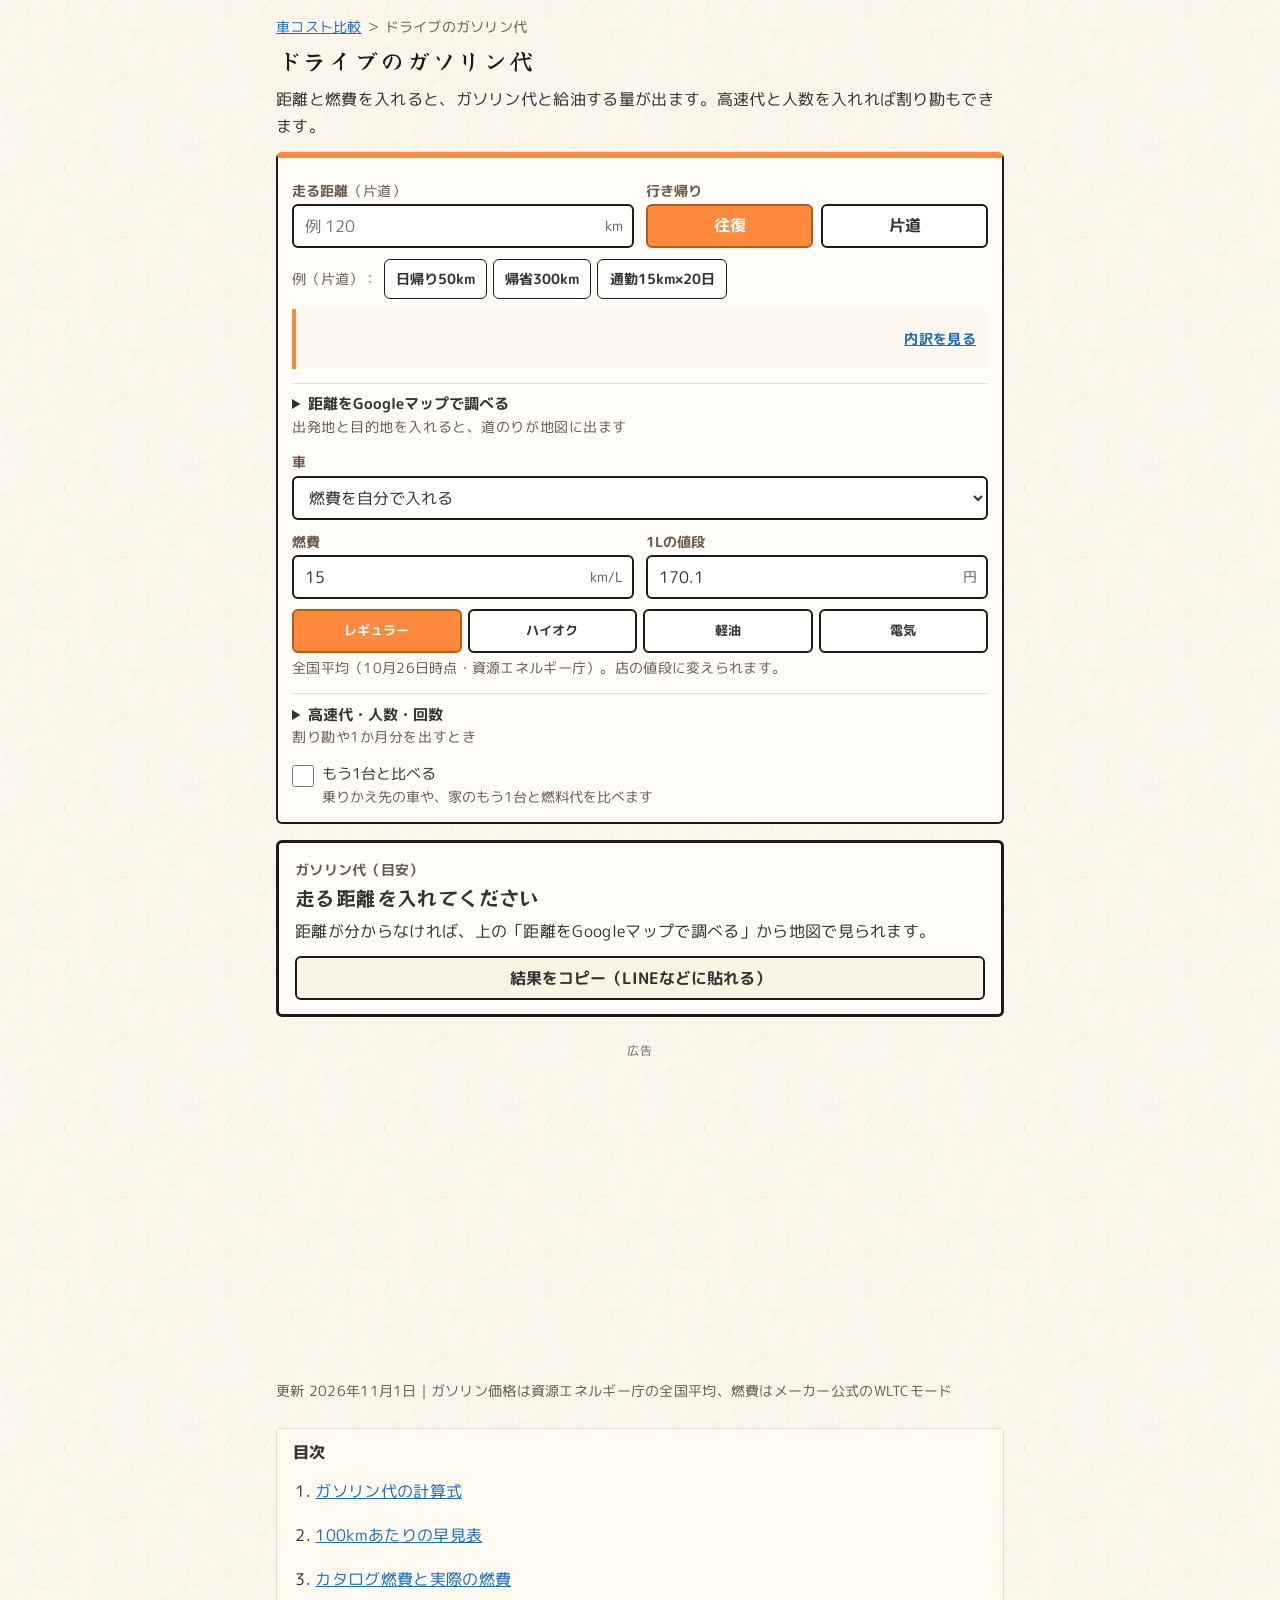
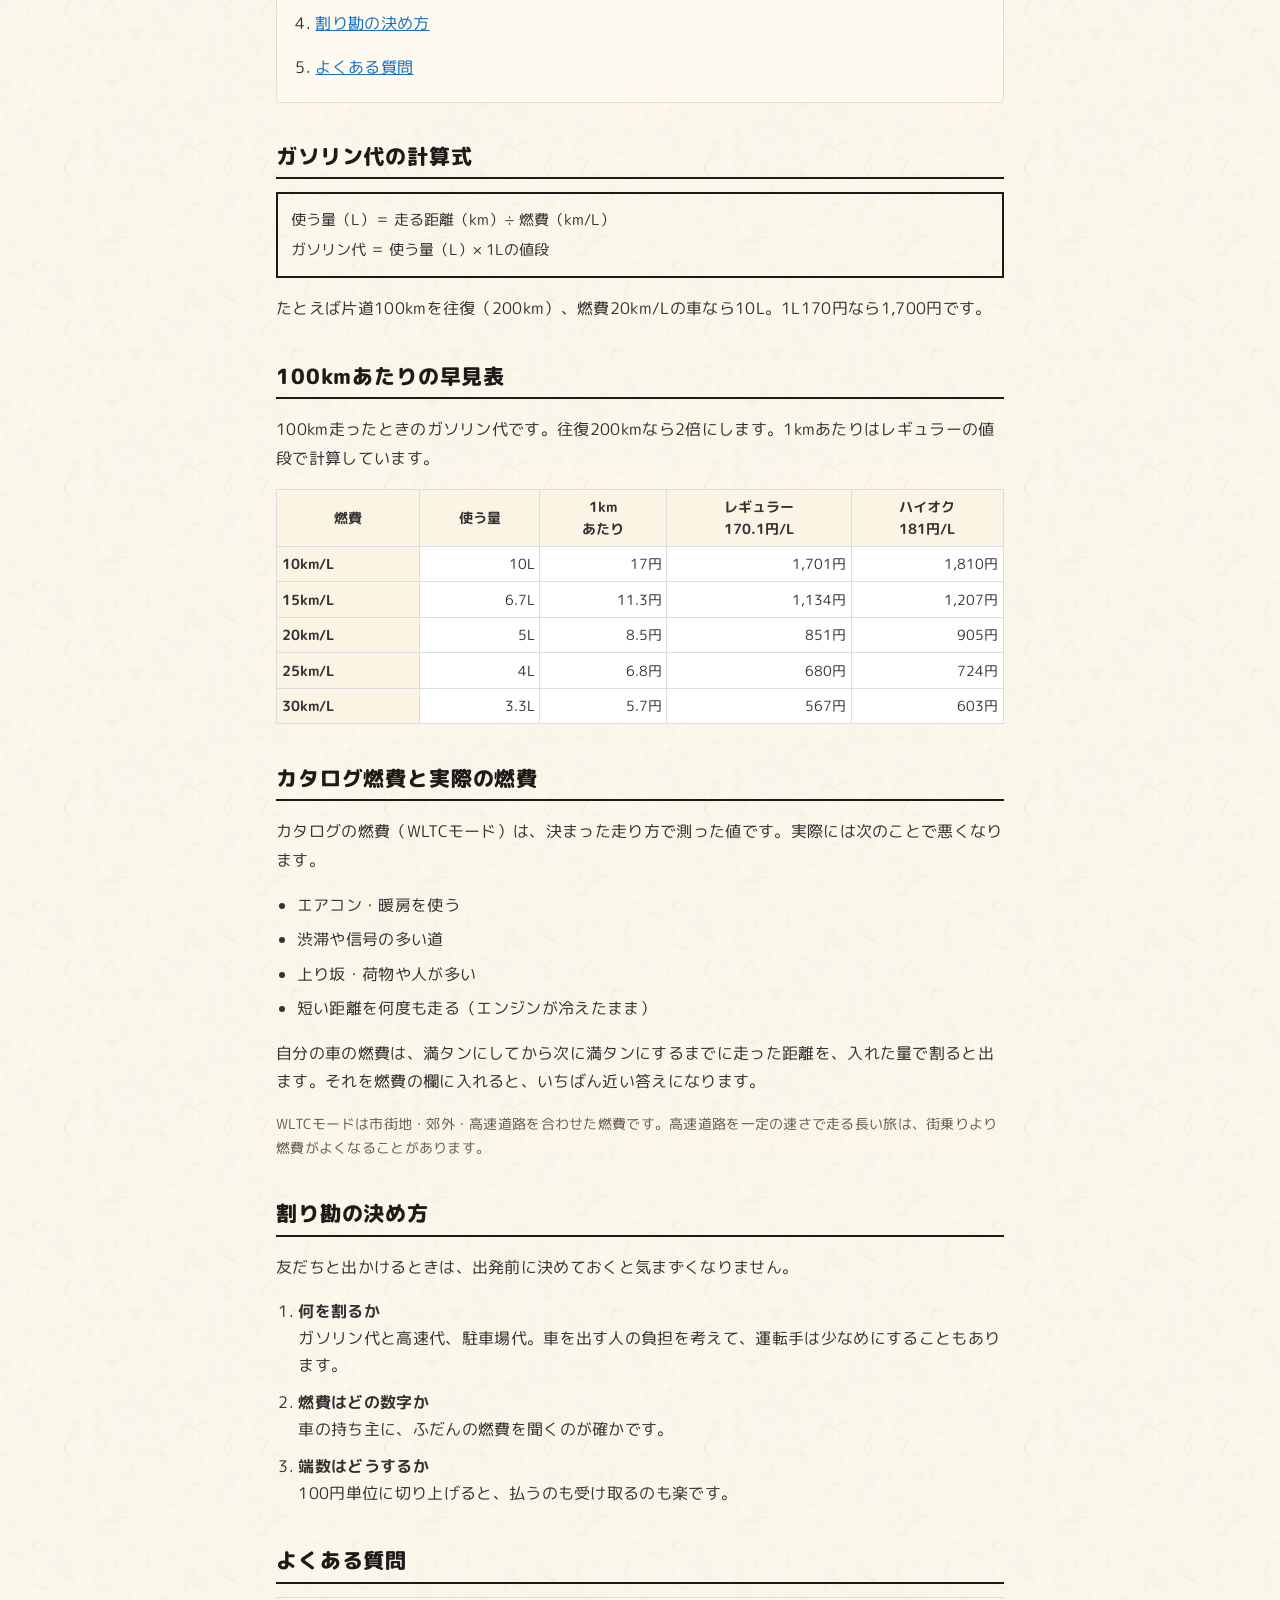
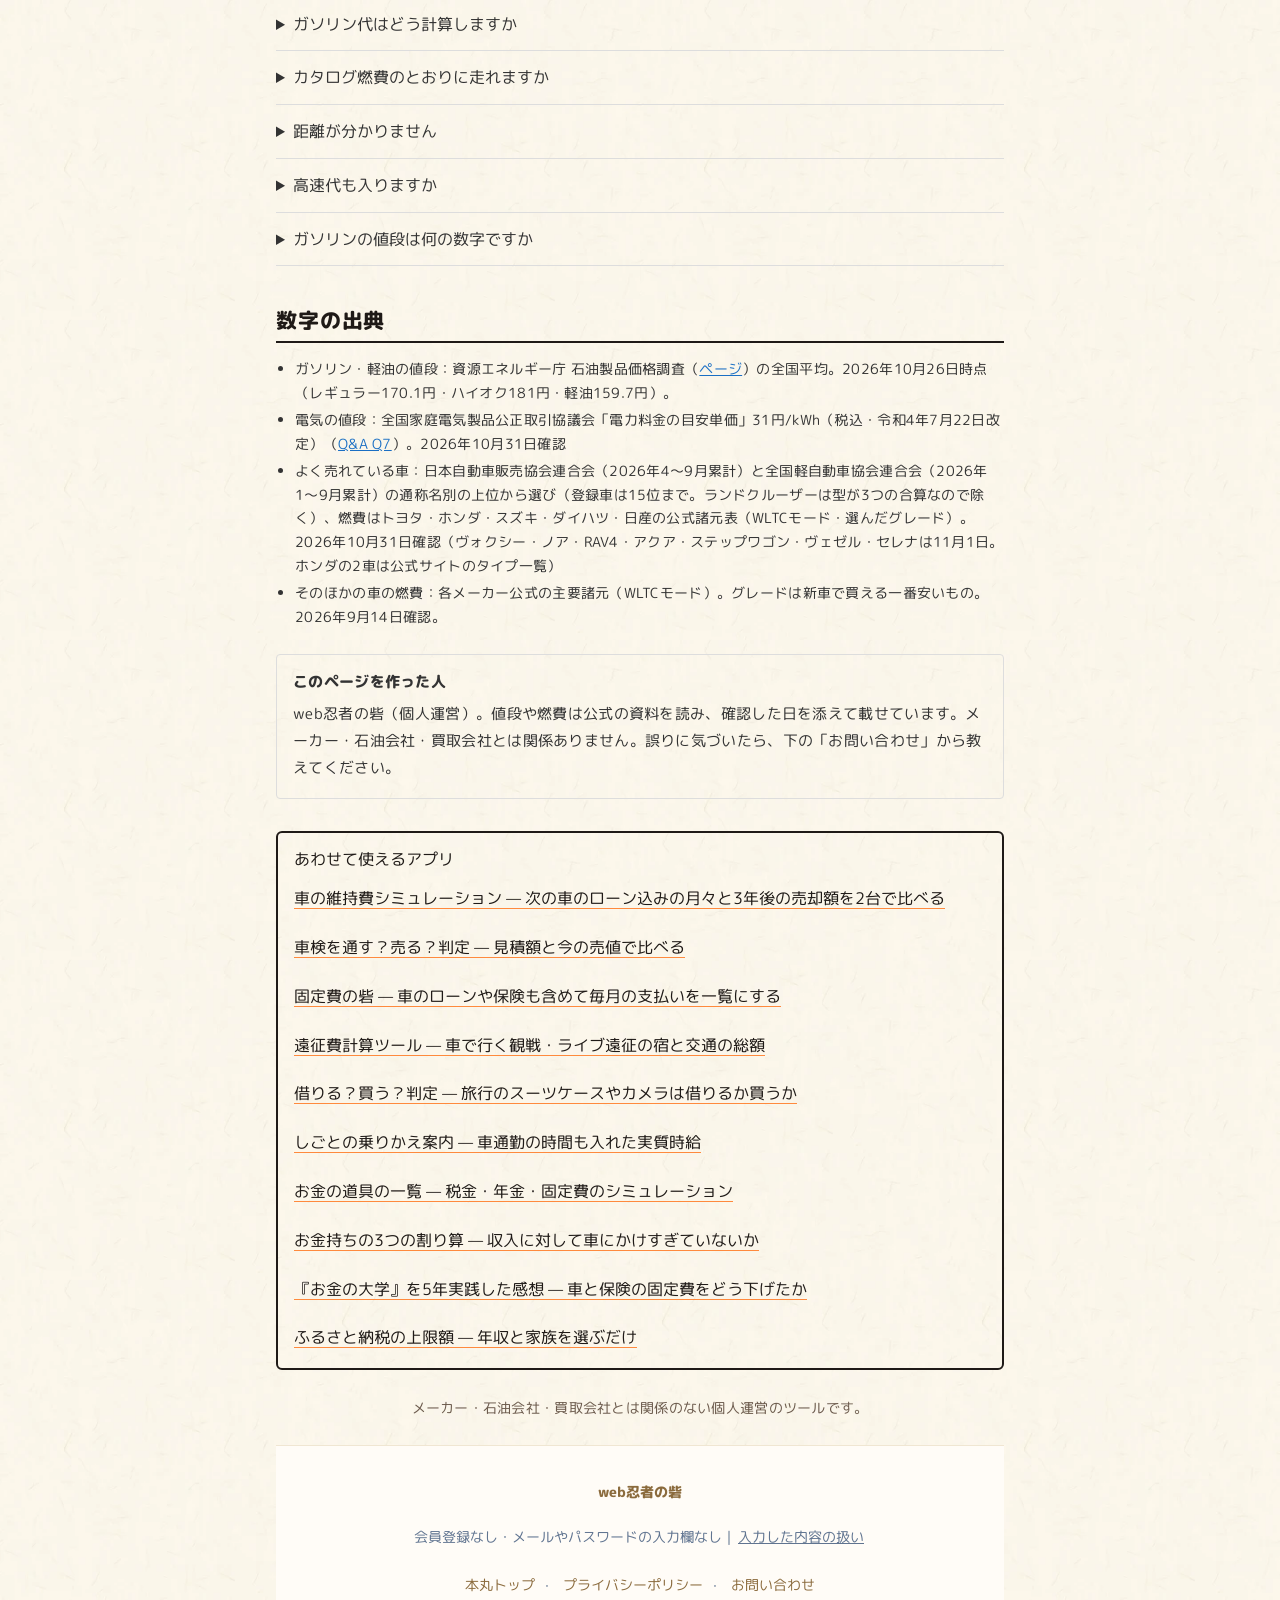
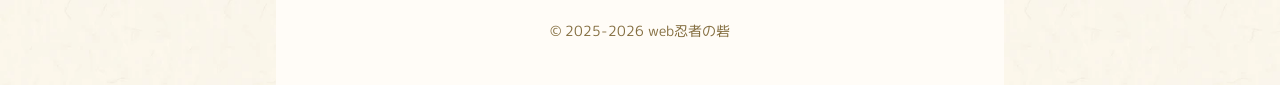
==== commit 596936ee: "トップの関連欄を1つのk-mapにまとめ車の次の一手を足す。車検・ドライブのページと記事（生成元 build_articles.mjs）にも関連リンク Co-Authored-By: Claude O" ====
--- a/drive/index.html
+++ b/drive/index.html
@@ -434,6 +434,13 @@
   <a href="/">車の維持費シミュレーション — 次の車のローン込みの月々と3年後の売却額を2台で比べる</a>
   <a href="/shaken/">車検を通す？売る？判定 — 見積額と今の売値で比べる</a>
   <a href="https://kotei.kkpwebninja.com/">固定費の砦 — 車のローンや保険も含めて毎月の支払いを一覧にする</a>
+  <a href="https://ensei.kkpwebninja.com/">遠征費計算ツール — 車で行く観戦・ライブ遠征の宿と交通の総額</a>
+  <a href="https://rentbuy.kkpwebninja.com/">借りる？買う？判定 — 旅行のスーツケースやカメラは借りるか買うか</a>
+  <a href="https://shigoto.kkpwebninja.com/">しごとの乗りかえ案内 — 車通勤の時間も入れた実質時給</a>
+  <a href="https://kkpwebninja.com/money/">お金の道具の一覧 — 税金・年金・固定費のシミュレーション</a>
+  <a href="https://3warizan.kkpwebninja.com/">お金持ちの3つの割り算 — 収入に対して車にかけすぎていないか</a>
+  <a href="https://kkpwebninja.com/blog/book/okane-no-daigaku-5nen">『お金の大学』を5年実践した感想 — 車と保険の固定費をどう下げたか</a>
+  <a href="https://kkpwebninja.com/furusato/">ふるさと納税の上限額 — 年収と家族を選ぶだけ</a>
 </div>
 <p class="note" style="text-align:center;margin:1.6rem 0 0">メーカー・石油会社・買取会社とは関係のない個人運営のツールです。</p>
 <!-- WEBNINJA_UNIFIED_FOOTER -->
